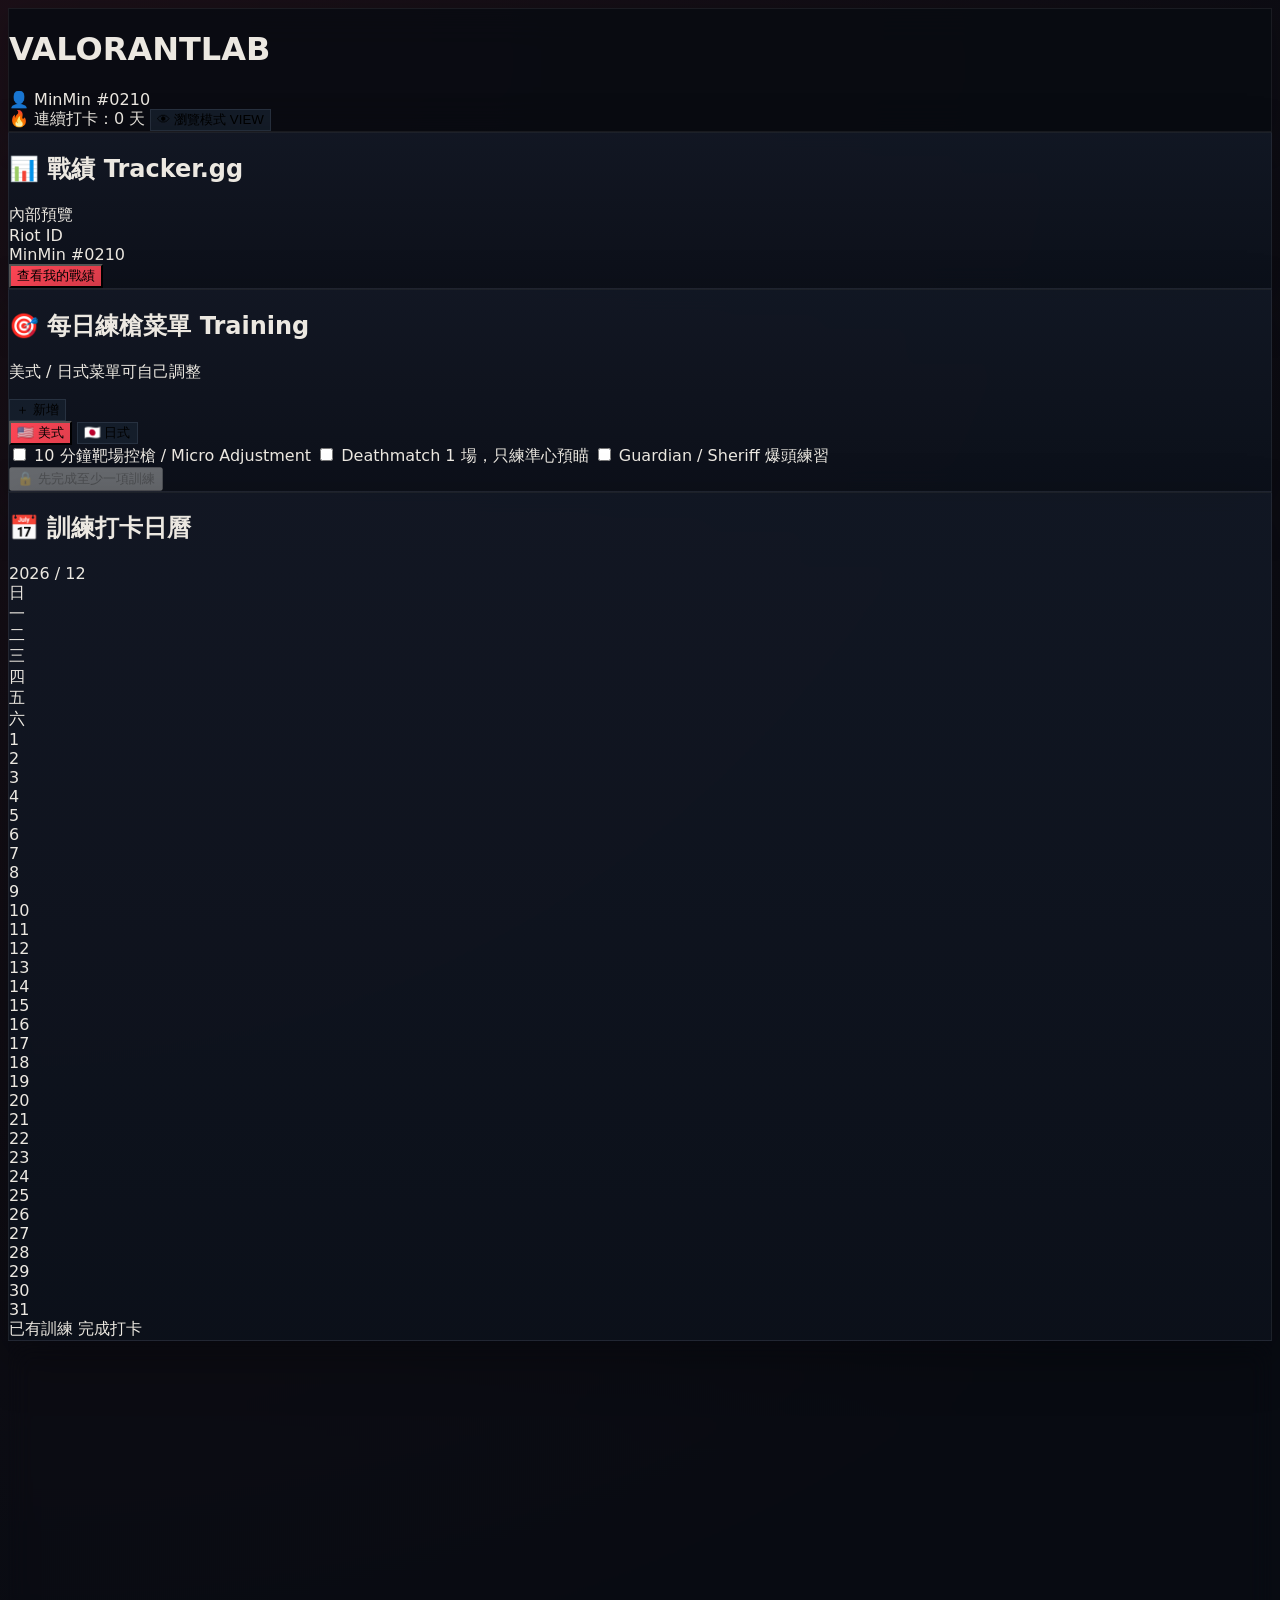
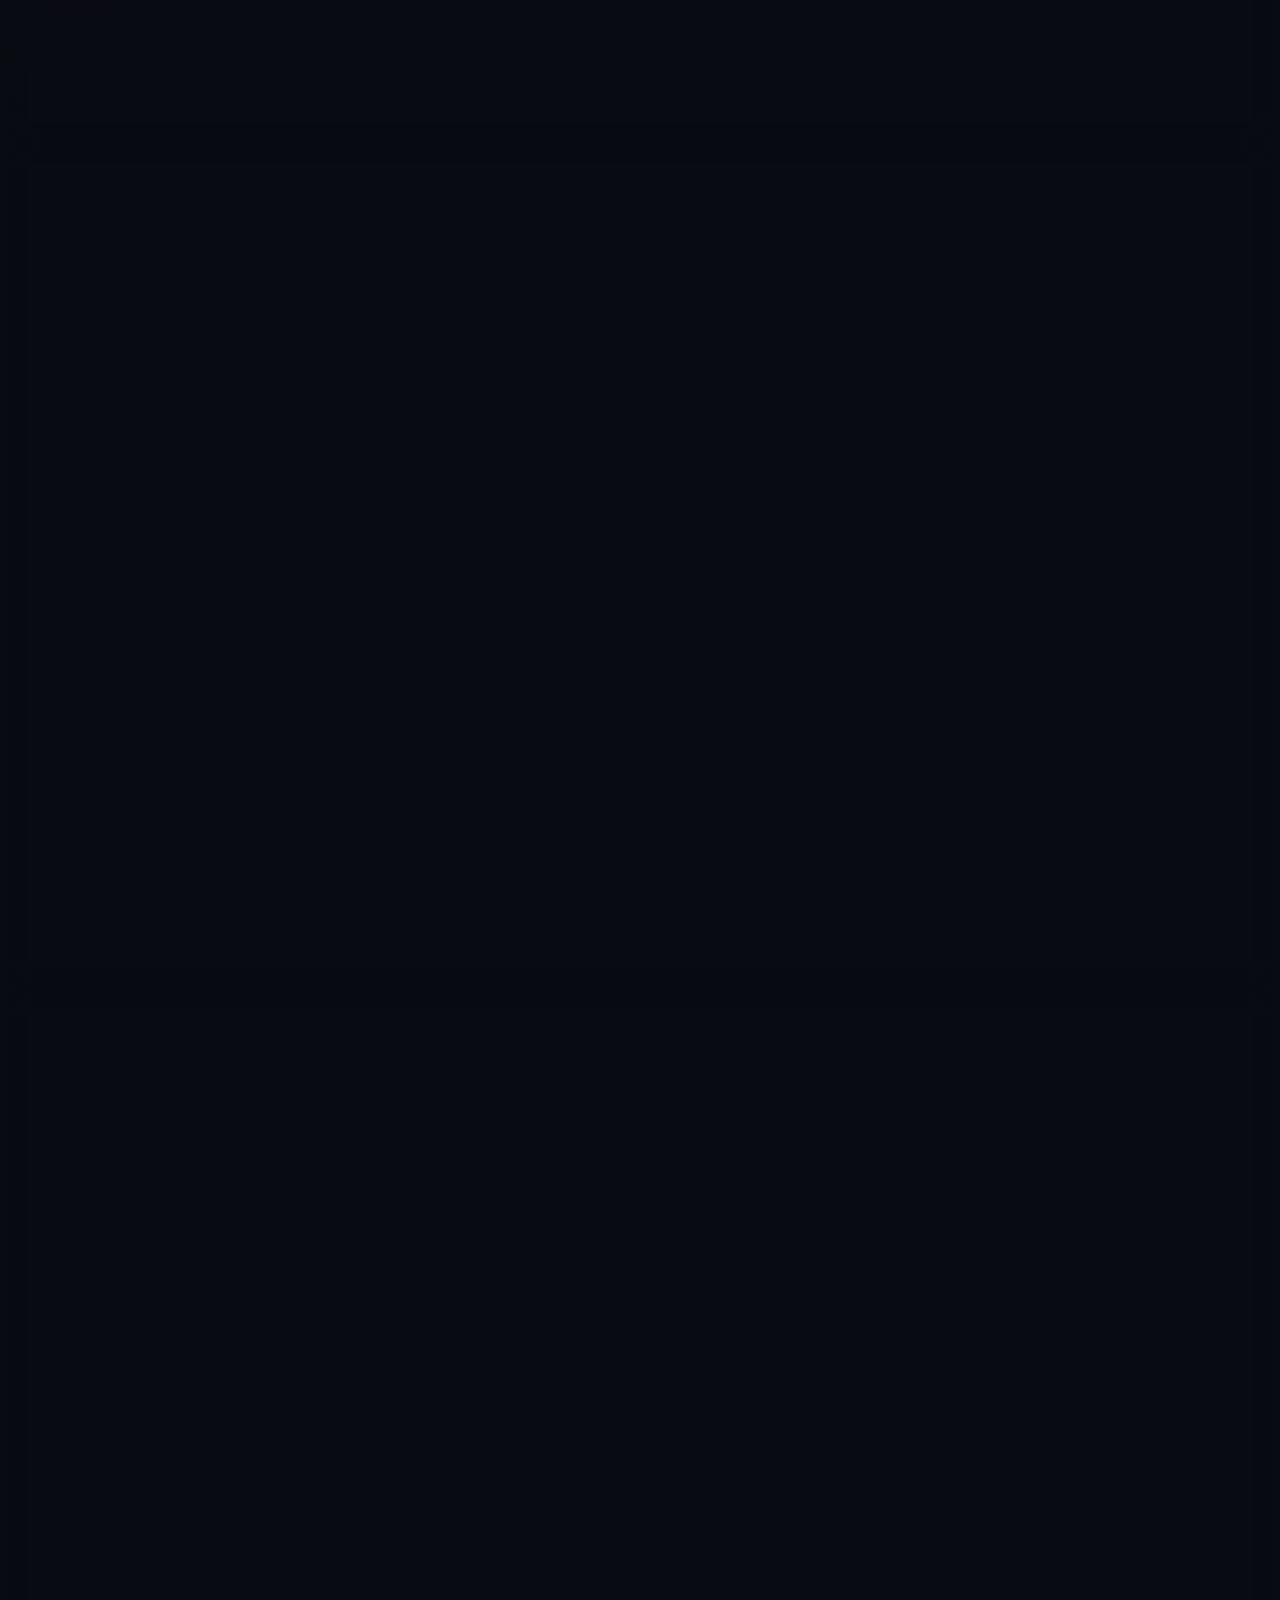
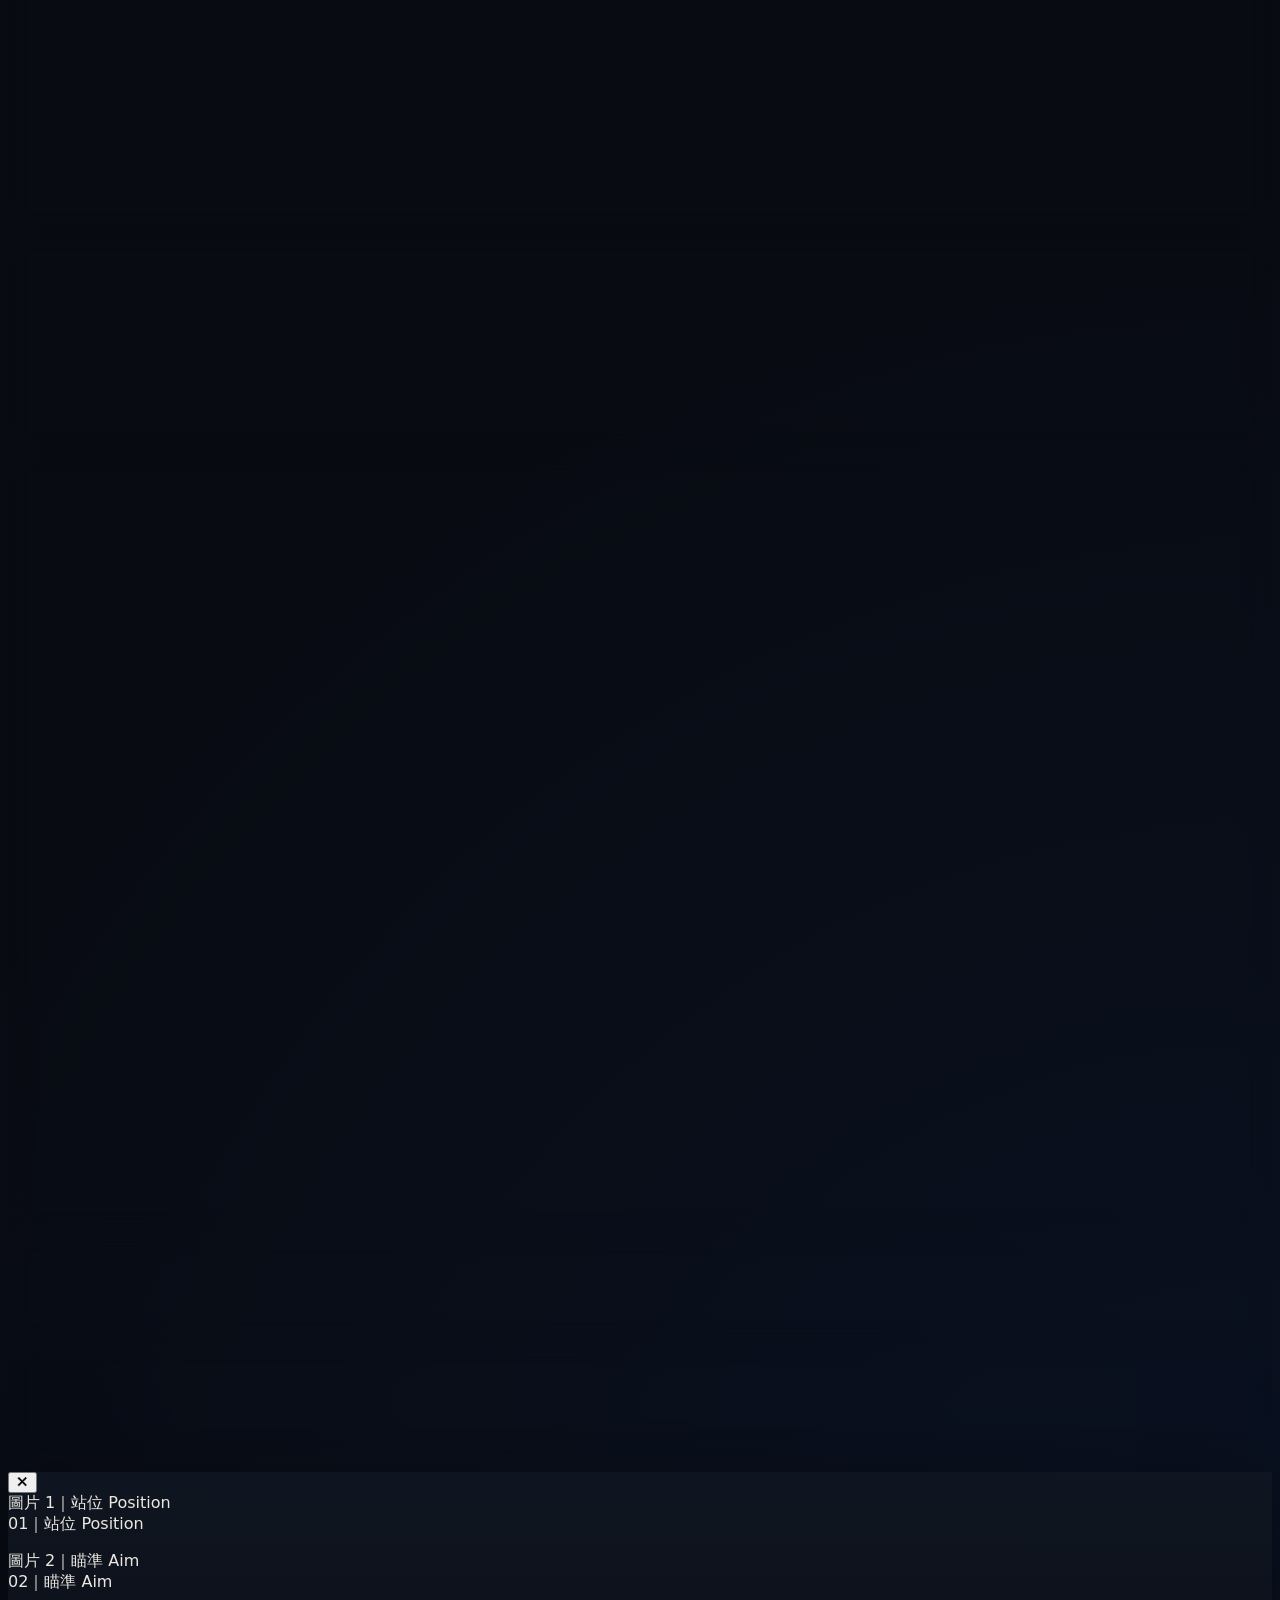
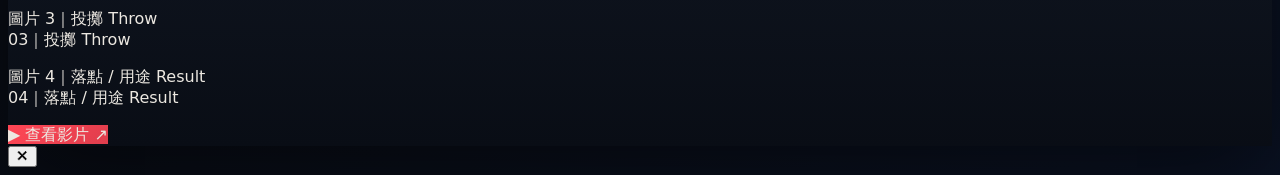
==== index.html @ 7323535a "V1" ====
<!DOCTYPE html>
<html lang="zh-TW">
<head>
  <meta charset="UTF-8" />
  <meta name="viewport" content="width=device-width, initial-scale=1.0" />
  <title>MinMin's Valorant Lab 戰情室</title>
  <script src="https://cdn.tailwindcss.com"></script>
  <style>
    body{
      background-color:#0b0f19;
      background-image:
        radial-gradient(at 0% 0%, rgba(255,70,85,.08) 0px, transparent 50%),
        radial-gradient(at 100% 100%, rgba(15,23,42,.8) 0px, transparent 50%);
      color:#ece8e1;
      font-family:system-ui,-apple-system,sans-serif;
    }
    .val-panel{background:rgba(22,27,34,.78);backdrop-filter:blur(12px);border:1px solid rgba(255,255,255,.08);box-shadow:0 8px 32px rgba(0,0,0,.37)}
    .val-red-btn{background:linear-gradient(135deg,#ff4655 0%,#e03e4d 100%);transition:.2s ease}
    .val-red-btn:hover{filter:brightness(1.12);box-shadow:0 0 15px rgba(255,70,85,.35)}
    .soft-btn{background:rgba(30,41,59,.8);border:1px solid rgba(100,116,139,.35)}
    .soft-btn:hover{background:rgba(51,65,85,.9)}
    ::-webkit-scrollbar{width:6px}
    ::-webkit-scrollbar-track{background:#0b0f19}
    ::-webkit-scrollbar-thumb{background:#2a3447;border-radius:3px}
    ::-webkit-scrollbar-thumb:hover{background:#ff4655}
    .agent-tab{width:66px;height:66px;border-radius:999px;overflow:hidden;border:2px solid rgba(100,116,139,.45);background:#0f172a;transition:.18s ease;position:relative}
    .agent-tab:hover{transform:translateY(-2px);border-color:rgba(255,70,85,.7)}
    .agent-tab.active{border-color:#ff4655;box-shadow:0 0 0 4px rgba(255,70,85,.12),0 0 20px rgba(255,70,85,.18)}
    .agent-tab img{width:100%;height:100%;object-fit:cover;  object-fit:cover;transform:translate(0%, -5%) scale(0.8);}
    .lineup-card-image{aspect-ratio:16/9;background:#020617}

    /* V18 visual polish */
    :root{
      --bg:#080b12;
      --panel:#111722;
      --panel2:#0d131d;
      --line:rgba(255,255,255,.07);
      --muted:#8b97aa;
      --text:#f4f6fb;
      --accent:#ff4655;
      --accent-soft:rgba(255,70,85,.12);
    }
    body{background-color:var(--bg);background-image:radial-gradient(circle at 0% 0%,rgba(255,70,85,.08),transparent 34%),radial-gradient(circle at 100% 100%,rgba(37,99,235,.08),transparent 30%)}
    .val-panel{background:linear-gradient(180deg,rgba(18,24,36,.94),rgba(12,17,26,.94));border:1px solid var(--line);box-shadow:0 18px 50px rgba(0,0,0,.28)}
    header.val-panel{background:rgba(8,11,18,.82);backdrop-filter:blur(18px);box-shadow:0 8px 30px rgba(0,0,0,.22)}
    .section-title{font-size:11px;letter-spacing:.12em;text-transform:uppercase;color:#6f7b8e;font-weight:800}
    .soft-btn{background:rgba(22,30,44,.9);border:1px solid rgba(148,163,184,.15)}
    .soft-btn:hover{background:rgba(31,41,55,.95);border-color:rgba(148,163,184,.28)}
    .filter-btn{transition:.18s ease;box-shadow:none}
    .filter-btn:hover{transform:translateY(-1px)}
    #map-filters .filter-btn{border-radius:999px;padding:.55rem .85rem}
    #side-filters{background:rgba(8,11,18,.56);border:1px solid rgba(148,163,184,.10);padding:4px;border-radius:14px}
    #side-filters button{border-radius:10px;box-shadow:none}
    .agent-tab{width:72px;height:72px;border:1px solid rgba(148,163,184,.18);box-shadow:inset 0 0 0 1px rgba(255,255,255,.02),0 8px 20px rgba(0,0,0,.18)}
    .agent-tab.active{border-color:rgba(255,70,85,.85);box-shadow:0 0 0 4px rgba(255,70,85,.10),0 12px 28px rgba(0,0,0,.28)}
    #lineup-list article{background:linear-gradient(180deg,rgba(18,24,36,.96),rgba(11,15,24,.96));border-color:rgba(255,255,255,.065);box-shadow:0 14px 32px rgba(0,0,0,.22);transition:.18s ease}
    #lineup-list article:hover{transform:translateY(-3px);box-shadow:0 18px 42px rgba(0,0,0,.28);border-color:rgba(255,70,85,.32)}
    .lineup-card-image{border-radius:16px;overflow:hidden;background:#070b12}
    .lineup-card-image img{transition:transform .28s ease,filter .28s ease}
    #lineup-list article:hover .lineup-card-image img{transform:scale(1.025);filter:brightness(1.04)}
    input,select,textarea{outline:none;transition:border-color .18s ease,box-shadow .18s ease,background .18s ease}
    input:focus,select:focus,textarea:focus{border-color:rgba(255,70,85,.7)!important;box-shadow:0 0 0 3px rgba(255,70,85,.10);background:#0b111b!important}
    .modal-card{background:linear-gradient(180deg,rgba(16,22,33,.98),rgba(9,13,21,.98));box-shadow:0 30px 90px rgba(0,0,0,.52)}
    .step-card{background:linear-gradient(180deg,rgba(15,21,32,.86),rgba(10,14,22,.86));border:1px solid rgba(148,163,184,.12);border-radius:18px}
    .step-index{width:28px;height:28px;display:inline-flex;align-items:center;justify-content:center;border-radius:9px;background:rgba(255,70,85,.12);color:#ff6b77;font-weight:900;border:1px solid rgba(255,70,85,.18)}
    .toolbar-box{background:rgba(8,11,18,.44);border:1px solid rgba(148,163,184,.10);border-radius:16px;padding:10px}
    @media(max-width:768px){header.val-panel{position:sticky}.agent-tab{width:64px;height:64px}}

  </style>
</head>
<body class="min-h-screen flex flex-col">

<header class="val-panel border-b border-slate-800 py-3.5 px-5 lg:px-8 flex flex-wrap gap-3 justify-between items-center sticky top-0 z-40">
  <div class="flex items-center gap-4">
    <div class="flex items-center gap-2">
      <span class="w-3 h-3 bg-[#ff4655] rotate-45 inline-block"></span>
      <h1 class="font-black text-xl tracking-wider text-white italic">VALORANT<span class="text-[#ff4655] font-light ml-1.5">LAB</span></h1>
    </div>
    <span class="text-xs bg-slate-800/80 text-slate-300 px-3 py-1 rounded-full border border-slate-700 font-mono">👤 MinMin #0210</span>
  </div>

  <div class="flex items-center gap-2 flex-wrap">
    <span id="streak-badge" class="bg-red-500/10 border border-red-500/30 text-[#ff4655] text-xs px-3.5 py-1.5 rounded-lg font-bold">🔥 連續打卡：0 天</span>
    <button id="mode-btn" onclick="toggleEditMode()" class="soft-btn text-slate-200 text-xs px-3.5 py-1.5 rounded-lg font-bold">👁 瀏覽模式 VIEW</button>
  </div>
</header>

<main class="flex-1 p-4 lg:p-8 grid grid-cols-1 xl:grid-cols-12 gap-7 max-w-[1740px] mx-auto w-full">

  <div class="xl:col-span-5 flex flex-col gap-6">

    <section class="val-panel rounded-2xl p-5 flex flex-col gap-4">
      <div class="flex justify-between items-center border-b border-slate-800 pb-3">
        <h2 class="text-sm font-bold tracking-wider text-slate-200">📊 戰績 Tracker.gg</h2>
        <span class="text-[11px] text-slate-500">內部預覽</span>
      </div>
      <div class="bg-slate-950/60 border border-slate-800 rounded-2xl p-5">
        <div class="text-xs text-slate-400 mb-1">Riot ID</div>
        <div class="text-lg font-black text-white mb-4">MinMin #0210</div>
        <button onclick="openTrackerModal()" class="val-red-btn inline-flex items-center gap-2 text-white text-xs px-4 py-2.5 rounded-xl font-bold">查看我的戰績</button>
      </div>
    </section>

    <section class="val-panel rounded-2xl p-5 flex flex-col gap-4">
      <div class="flex items-center justify-between border-b border-slate-800 pb-3">
        <div>
          <h2 class="text-sm font-bold tracking-wider text-slate-200">🎯 每日練槍菜單 Training</h2>
          <p class="text-[11px] text-slate-500 mt-1">美式 / 日式菜單可自己調整</p>
        </div>
        <button data-edit-only onclick="openTrainingModal()" class="hidden soft-btn text-xs px-3 py-1.5 rounded-lg">＋ 新增</button>
      </div>

      <div class="grid grid-cols-2 gap-2 text-xs">
        <button onclick="setTrainingTab('US')" id="training-tab-US" class="val-red-btn text-white px-3 py-2 rounded-xl font-bold">🇺🇸 美式</button>
        <button onclick="setTrainingTab('JP')" id="training-tab-JP" class="soft-btn text-slate-300 px-3 py-2 rounded-xl font-bold">🇯🇵 日式</button>
      </div>

      <div id="training-list" class="space-y-2.5 text-xs"></div>

      <button id="checkin-btn" onclick="submitCheckIn()" class="w-full py-2.5 bg-slate-800 text-slate-500 font-bold rounded-xl cursor-not-allowed text-xs border border-slate-700" disabled>🔒 先完成至少一項訓練</button>
    </section>

    <section class="val-panel rounded-2xl p-5 flex flex-col gap-3">
      <div class="flex justify-between items-center border-b border-slate-800 pb-3">
        <h2 class="text-sm font-bold tracking-wider text-slate-200">📅 訓練打卡日曆</h2>
        <span id="current-month" class="text-xs text-[#ff4655] font-mono font-bold"></span>
      </div>
      <div class="grid grid-cols-7 gap-1 text-center text-[11px] text-slate-500 font-bold mb-1">
        <div>日</div><div>一</div><div>二</div><div>三</div><div>四</div><div>五</div><div>六</div>
      </div>
      <div id="calendar-grid" class="grid grid-cols-7 gap-1.5 text-xs"></div>
      <div class="flex items-center gap-4 pt-1 text-[10px] text-slate-500">
        <span class="flex items-center gap-1.5"><i class="w-2 h-2 rounded-full bg-amber-300 inline-block"></i>已有訓練</span>
        <span class="flex items-center gap-1.5"><i class="w-2 h-2 rounded-full bg-[#ff4655] inline-block"></i>完成打卡</span>
      </div>
    </section>
  </div>

  <div class="xl:col-span-7 flex flex-col gap-5">
    <section class="val-panel rounded-3xl p-5 lg:p-6 flex flex-col gap-4">
      <div class="toolbar-box flex flex-wrap justify-between items-start gap-3">
        <div class="min-w-0 flex-1">
          <div class="section-title mb-2">地圖 MAP</div>
          <div class="flex flex-wrap items-center gap-2 pb-1" id="map-filters"></div>
        </div>
        <div class="flex gap-2 shrink-0">
          <button data-edit-only onclick="openMapModal()" class="hidden soft-btn text-xs px-3.5 py-2 rounded-xl font-bold">＋ 新增地圖</button>
          <button data-edit-only onclick="openLineupModal()" class="hidden val-red-btn text-white text-xs px-4 py-2 rounded-xl font-bold shadow">＋ 新增 LINEUP</button>
        </div>
      </div>
      <div class="border-t border-slate-800 pt-3">
        <div class="section-title mb-2">特務 AGENT</div>
        <div id="agent-filters" class="flex items-center gap-3">
          <button type="button" class="agent-tab active" data-agent="Viper" onclick="filterAgent('Viper')" title="Viper">
            <img src="https://static.wikia.nocookie.net/valorant/images/5/5f/Viper_icon.png/revision/latest/smart/width/250/height/250?cb=20230523180950" alt="Viper" />
          </button>
          <div>
            <div class="text-sm font-black text-white">Viper</div>
            <div class="text-[11px] text-slate-500 mt-0.5">目前這張地圖使用角色</div>
          </div>
        </div>
      </div>
      <div class="border-t border-slate-800 pt-3">
        <div class="section-title mb-2">攻守 SIDE</div>
        <div id="side-filters" class="grid grid-cols-2 gap-2 max-w-md">
          <button onclick="filterSide('進攻 Attack')" id="side-attack" class="val-red-btn text-white text-xs px-4 py-2.5 rounded-xl font-bold">⚔ 進攻 Attack</button>
          <button onclick="filterSide('防守 Defense')" id="side-defense" class="soft-btn text-slate-300 text-xs px-4 py-2.5 rounded-xl font-bold">🛡 防守 Defense</button>
        </div>
      </div>
      <div class="border-t border-slate-800 pt-3 grid grid-cols-1 lg:grid-cols-[1fr_auto_auto] gap-2 items-end">
        <div>
          <div class="text-[11px] text-slate-500 mb-2 font-bold tracking-wider">搜尋 SEARCH</div>
          <input id="lineup-search" oninput="setLineupSearch(this.value)" placeholder="搜尋 A Main、煙球、技能..." class="w-full bg-slate-900 border border-slate-700 rounded-xl px-3 py-2.5 text-xs text-white outline-none focus:border-[#ff4655]" />
        </div>
        <select id="mastery-filter" onchange="setMasteryFilter(this.value)" class="bg-slate-900 border border-slate-700 rounded-xl px-3 py-2.5 text-xs text-white">
          <option value="all">全部熟練度</option><option value="練習中">練習中</option><option value="熟悉">熟悉</option><option value="熟練">熟練</option>
        </select>
        <button id="favorite-filter-btn" onclick="toggleFavoriteFilter()" class="soft-btn text-slate-300 text-xs px-3.5 py-2.5 rounded-xl font-bold">☆ 只看收藏</button>
      </div>
      <div class="border-t border-slate-800 pt-3 flex flex-wrap gap-2">
        <button onclick="exportBackup()" class="soft-btn text-slate-300 text-xs px-3.5 py-2 rounded-xl font-bold">↓ 匯出備份</button>
        <button onclick="document.getElementById('backup-import').click()" class="soft-btn text-slate-300 text-xs px-3.5 py-2 rounded-xl font-bold">↑ 匯入備份</button>
        <input id="backup-import" type="file" accept="application/json,.json" class="hidden" onchange="importBackup(event)" />
      </div>
    </section>

    <div id="lineup-list" class="grid grid-cols-1 md:grid-cols-2 gap-4 items-start"></div>
  </div>
</main>


<!-- TRACKER MODAL -->
<div id="tracker-modal" class="fixed inset-0 bg-black/80 backdrop-blur-md hidden justify-center items-center p-3 lg:p-6 z-[70]">
  <div class="val-panel border border-slate-700 rounded-3xl w-full max-w-[1500px] h-[90vh] shadow-2xl overflow-hidden flex flex-col">
    <div class="flex items-center justify-between px-4 lg:px-5 py-3 border-b border-slate-800 bg-slate-950/70">
      <div>
        <div class="text-sm font-bold text-white">📊 我的 Tracker.gg 戰績</div>
        <div class="text-[11px] text-slate-500 mt-0.5">MinMin #0210</div>
      </div>
      <div class="flex items-center gap-2">
        <button onclick="resetTrackerFrame()" title="回到我的戰績" class="soft-btn w-9 h-9 rounded-xl text-slate-200 text-lg leading-none hover:text-white">↻</button>
        <button onclick="closeTrackerModal()" title="關閉" class="soft-btn w-9 h-9 rounded-xl text-slate-200 text-lg leading-none hover:text-white">✕</button>
      </div>
    </div>
    <div class="flex-1 bg-[#07090f]">
      <iframe id="tracker-frame" src="https://tracker.gg/valorant/profile/riot/MinMin%230210/overview" class="w-full h-full border-0" title="MinMin Tracker.gg"></iframe>
    </div>
  </div>
</div>

<!-- LINEUP MODAL -->
<div id="lineup-modal" class="fixed inset-0 bg-black/80 backdrop-blur-md hidden justify-center items-start p-4 z-50 overflow-y-auto">
  <div class="val-panel border border-slate-700 rounded-3xl p-6 lg:p-8 w-full max-w-4xl shadow-2xl my-6">
    <div class="flex justify-between items-center border-b border-slate-800 pb-3 mb-5">
      <div>
        <h3 id="lineup-modal-title" class="text-base font-bold text-white">📌 新增 LINEUP 筆記</h3>
        <p class="text-[11px] text-slate-500 mt-1">基本資料 + 4 步驟；每一步都可以各自放圖片與備註。</p>
      </div>
      <button onclick="closeLineupModal()" class="text-slate-500 hover:text-white">✕</button>
    </div>

    <form id="lineup-form" onsubmit="saveLineup(event)" class="space-y-5 text-xs">
      <input type="hidden" id="form-id" />

      <!-- 基本資料 -->
      <section class="bg-slate-950/45 border border-slate-800 rounded-2xl p-4">
        <div class="text-[11px] font-black tracking-wider text-[#ff4655] mb-3">基本資料 BASIC INFO</div>
        <div class="grid grid-cols-1 md:grid-cols-4 gap-3">
          <div>
            <label class="block text-slate-400 mb-1">地圖</label>
            <select id="form-map" class="w-full bg-slate-900 border border-slate-700 rounded-xl p-2.5 text-white" required></select>
          </div>
          <div>
            <label class="block text-slate-400 mb-1">角色 Agent</label>
            <select id="form-agent" class="w-full bg-slate-900 border border-slate-700 rounded-xl p-2.5 text-white" required></select>
          </div>
          <div>
            <label class="block text-slate-400 mb-1">攻守 Side</label>
            <select id="form-side" class="w-full bg-slate-900 border border-slate-700 rounded-xl p-2.5 text-white">
              <option value="進攻 Attack">進攻 Attack</option>
              <option value="防守 Defense">防守 Defense</option>
            </select>
          </div>
          <div>
            <label class="block text-slate-400 mb-1">熟練度</label>
            <select id="form-mastery" class="w-full bg-slate-900 border border-slate-700 rounded-xl p-2.5 text-white">
              <option value="練習中">練習中</option>
              <option value="熟悉">熟悉</option>
              <option value="熟練">熟練</option>
            </select>
          </div>
        </div>

        <div class="grid grid-cols-1 md:grid-cols-2 gap-3 mt-3">
          <div>
            <label class="block text-slate-400 mb-1">技能 Skill</label>
            <select id="form-skill" class="w-full bg-slate-900 border border-slate-700 rounded-xl p-2.5 text-white"></select>
          </div>
          <div>
            <label class="block text-slate-400 mb-1">LINEUP 名稱</label>
            <input id="form-title" type="text" placeholder="例如：A Main 煙球" class="w-full bg-slate-900 border border-slate-700 rounded-xl p-2.5 text-white" required />
          </div>
        </div>
      </section>

      <!-- 4 steps -->
      <div class="grid grid-cols-1 md:grid-cols-2 gap-4">
        <section class="bg-slate-950/45 border border-slate-800 rounded-2xl p-4">
          <div class="flex items-center justify-between mb-3">
            <div>
              <div class="text-[#ff4655] font-black">01｜站位 Position</div>
              <div class="text-[10px] text-slate-500 mt-0.5">人站在哪裡</div>
            </div>
            <span class="text-[10px] text-slate-600">圖片可選</span>
          </div>
          <input id="step-position-image" type="file" accept="image/*" class="block w-full text-slate-400 file:mr-3 file:py-2 file:px-3 file:rounded-lg file:border-0 file:bg-slate-800 file:text-slate-200" />
          <input type="hidden" id="step-position-image-data" />
          <img id="step-position-preview" class="hidden mt-3 w-full aspect-video object-cover rounded-xl border border-slate-700" />
          <label class="block text-slate-400 mt-3 mb-1">備註</label>
          <textarea id="step-position-note" rows="3" placeholder="例如：站在 A Main 右側箱子角落，身體貼齊。" class="w-full bg-slate-900 border border-slate-700 rounded-xl p-2.5 text-white"></textarea>
        </section>

        <section class="bg-slate-950/45 border border-slate-800 rounded-2xl p-4">
          <div class="flex items-center justify-between mb-3">
            <div>
              <div class="text-[#ff4655] font-black">02｜瞄準 Aim</div>
              <div class="text-[10px] text-slate-500 mt-0.5">準心對哪裡</div>
            </div>
            <span class="text-[10px] text-slate-600">圖片可選</span>
          </div>
          <input id="step-aim-image" type="file" accept="image/*" class="block w-full text-slate-400 file:mr-3 file:py-2 file:px-3 file:rounded-lg file:border-0 file:bg-slate-800 file:text-slate-200" />
          <input type="hidden" id="step-aim-image-data" />
          <img id="step-aim-preview" class="hidden mt-3 w-full aspect-video object-cover rounded-xl border border-slate-700" />
          <label class="block text-slate-400 mt-3 mb-1">備註</label>
          <textarea id="step-aim-note" rows="3" placeholder="例如：準心對準屋簷尖角與天空交界。" class="w-full bg-slate-900 border border-slate-700 rounded-xl p-2.5 text-white"></textarea>
        </section>

        <section class="bg-slate-950/45 border border-slate-800 rounded-2xl p-4">
          <div class="flex items-center justify-between mb-3">
            <div>
              <div class="text-[#ff4655] font-black">03｜投擲 Throw</div>
              <div class="text-[10px] text-slate-500 mt-0.5">怎麼丟</div>
            </div>
            <span class="text-[10px] text-slate-600">圖片可選</span>
          </div>
          <input id="step-throw-image" type="file" accept="image/*" class="block w-full text-slate-400 file:mr-3 file:py-2 file:px-3 file:rounded-lg file:border-0 file:bg-slate-800 file:text-slate-200" />
          <input type="hidden" id="step-throw-image-data" />
          <img id="step-throw-preview" class="hidden mt-3 w-full aspect-video object-cover rounded-xl border border-slate-700" />
          <label class="block text-slate-400 mt-3 mb-1">投擲方式</label>
          <select id="step-throw-method" class="w-full bg-slate-900 border border-slate-700 rounded-xl p-2.5 text-white">
            <option value="正常投擲 Normal Throw">正常投擲 Normal Throw</option>
            <option value="跳到最高點再丟 Jump Apex Throw">跳到最高點再丟 Jump Apex Throw</option>
            <option value="起跳瞬間投擲 Jump Throw">起跳瞬間投擲 Jump Throw</option>
            <option value="助跑跳投 Run Jump Throw">助跑跳投 Run Jump Throw</option>
            <option value="右鍵輕拋 Right Click">右鍵輕拋 Right Click</option>
            <option value="自訂 Custom">自訂 Custom</option>
          </select>
          <label class="block text-slate-400 mt-3 mb-1">補充備註</label>
          <textarea id="step-throw-note" rows="2" placeholder="例如：跳到最高點時按左鍵。" class="w-full bg-slate-900 border border-slate-700 rounded-xl p-2.5 text-white"></textarea>
        </section>

        <section class="bg-slate-950/45 border border-slate-800 rounded-2xl p-4">
          <div class="flex items-center justify-between mb-3">
            <div>
              <div class="text-[#ff4655] font-black">04｜落點 / 用途 Result</div>
              <div class="text-[10px] text-slate-500 mt-0.5">最後落在哪、拿來做什麼</div>
            </div>
            <span class="text-[10px] text-slate-600">圖片可選</span>
          </div>
          <input id="step-result-image" type="file" accept="image/*" class="block w-full text-slate-400 file:mr-3 file:py-2 file:px-3 file:rounded-lg file:border-0 file:bg-slate-800 file:text-slate-200" />
          <input type="hidden" id="step-result-image-data" />
          <img id="step-result-preview" class="hidden mt-3 w-full aspect-video object-cover rounded-xl border border-slate-700" />
          <label class="block text-slate-400 mt-3 mb-1">備註</label>
          <textarea id="step-result-note" rows="3" placeholder="例如：煙球落在 A Site 入口，封住防守方主要視線。" class="w-full bg-slate-900 border border-slate-700 rounded-xl p-2.5 text-white"></textarea>
        </section>
      </div>

      <div>
        <label class="block text-slate-400 mb-1">影片連結 YouTube / TikTok / 其他（選填）</label>
        <input id="form-video" type="url" placeholder="https://..." class="w-full bg-slate-900 border border-slate-700 rounded-xl p-2.5 text-white" />
      </div>

      <div class="flex justify-end gap-3 pt-4 border-t border-slate-800">
        <button type="button" onclick="closeLineupModal()" class="px-4 py-2 soft-btn rounded-xl text-slate-300 font-bold">取消</button>
        <button type="submit" class="px-5 py-2 val-red-btn text-white font-bold rounded-xl shadow">儲存 LINEUP</button>
      </div>
    </form>
  </div>
</div>

<!-- MAP MODAL -->
<div id="map-modal" class="fixed inset-0 bg-black/80 backdrop-blur-md hidden justify-center items-center p-4 z-50">
  <div class="val-panel border border-slate-700 rounded-3xl p-6 w-full max-w-md">
    <h3 class="text-base font-bold text-white mb-4">🗺 新增地圖</h3>
    <form onsubmit="saveMap(event)" class="space-y-3 text-xs">
      <div>
        <label class="block text-slate-400 mb-1">地圖名稱</label>
        <input id="map-name" required placeholder="例如：Ascent / 亞聖" class="w-full bg-slate-900 border border-slate-700 rounded-xl p-2.5 text-white" />
      </div>
      <div class="flex justify-end gap-2 pt-2">
        <button type="button" onclick="closeMapModal()" class="soft-btn px-4 py-2 rounded-xl">取消</button>
        <button type="submit" class="val-red-btn px-4 py-2 rounded-xl text-white font-bold">新增</button>
      </div>
    </form>
  </div>
</div>

<!-- TRAINING MODAL -->
<div id="training-modal" class="fixed inset-0 bg-black/80 backdrop-blur-md hidden justify-center items-center p-4 z-50">
  <div class="val-panel border border-slate-700 rounded-3xl p-6 w-full max-w-md">
    <h3 class="text-base font-bold text-white mb-4">🎯 新增練槍項目</h3>
    <form onsubmit="saveTrainingItem(event)" class="space-y-3 text-xs">
      <select id="training-type" class="w-full bg-slate-900 border border-slate-700 rounded-xl p-2.5 text-white">
        <option value="US">🇺🇸 美式</option>
        <option value="JP">🇯🇵 日式</option>
      </select>
      <input id="training-title" required placeholder="例如：Guardian 100 Bots" class="w-full bg-slate-900 border border-slate-700 rounded-xl p-2.5 text-white" />
      <div class="flex justify-end gap-2 pt-2">
        <button type="button" onclick="closeTrainingModal()" class="soft-btn px-4 py-2 rounded-xl">取消</button>
        <button type="submit" class="val-red-btn px-4 py-2 rounded-xl text-white font-bold">新增</button>
      </div>
    </form>
  </div>
</div>

<script>
  const STORAGE = {
    maps: 'val_maps_v2',
    lineups: 'val_lineups_v2',
    training: 'val_training_v2',
    checkins: 'val_checkins_v2'
  };

  const defaultMaps = [
    { name: '頂峰亭閣', en: 'Summit', agent: '未設定' },
    { name: '晶蝕之地', en: 'Corrode', agent: '未設定' },
    { name: '深窟幽境', en: 'Abyss', agent: '未設定' },
    { name: '日落之城', en: 'Sunset', agent: '未設定' },
    { name: '蓮華古城', en: 'Lotus', agent: '未設定' },
    { name: '深海遺珠', en: 'Pearl', agent: '未設定' },
    { name: '天漠之峽', en: 'Fracture', agent: '未設定' },
    { name: '熱帶樂園', en: 'Breeze', agent: 'Viper' },
    { name: '極地寒港', en: 'Icebox', agent: '未設定' },
    { name: '義境空島', en: 'Ascent', agent: '未設定' },
    { name: '雙塔迷城', en: 'Split', agent: '未設定' },
    { name: '遺落境地', en: 'Haven', agent: '未設定' },
    { name: '劫境之地', en: 'Bind', agent: '未設定' }
  ];

  const defaultAgents = [
    { name: '愷宙', en: 'Killjoy' },
    { name: '歐門', en: 'Omen' },
    { name: '米克什', en: 'Miks' },
    { name: '絲凱', en: 'Skye' },
    { name: '聖祈', en: 'Sage' },
    { name: '菲德', en: 'Fade' },
    { name: '薇絲', en: 'Vyse' },
    { name: '薇蝮', en: 'Viper' }
  ];

  // PC 預設技能鍵位：C / Q / E / X。
  // 選擇角色後，技能下拉選單會自動切換。
  const AGENT_SKILLS = {
    Killjoy: [
      { key: 'C', zh: '奈米機器蟲', en: 'Nanoswarm' },
      { key: 'Q', zh: '電偵追擊號', en: 'Alarmbot' },
      { key: 'E', zh: '重火力砲塔', en: 'Turret' },
      { key: 'X', zh: '全面封鎖', en: 'Lockdown' }
    ],
    Omen: [
      { key: 'C', zh: '瞬步鬼影', en: 'Shrouded Step' },
      { key: 'Q', zh: '夢魘侵襲', en: 'Paranoia' },
      { key: 'E', zh: '黑影籠罩', en: 'Dark Cover' },
      { key: 'X', zh: '闇夜襲擊', en: 'From the Shadows' }
    ],
    Miks: [
      { key: 'C', zh: '調和', en: 'Harmonize' },
      { key: 'Q', zh: 'M脈衝', en: 'M-pulse' },
      { key: 'E', zh: '波形屏障', en: 'Waveform' },
      { key: 'X', zh: '低音震盪', en: 'Bassquake' }
    ],
    Skye: [
      { key: 'C', zh: '萌芽重生', en: 'Regrowth' },
      { key: 'Q', zh: '開路狼鋒', en: 'Trailblazer' },
      { key: 'E', zh: '引導之鷹', en: 'Guiding Light' },
      { key: 'X', zh: '追獵精靈', en: 'Seekers' }
    ],
    Sage: [
      { key: 'C', zh: '屏障靈球', en: 'Barrier Orb' },
      { key: 'Q', zh: '緩速靈球', en: 'Slow Orb' },
      { key: 'E', zh: '治癒靈球', en: 'Healing Orb' },
      { key: 'X', zh: '起死回生', en: 'Resurrection' }
    ],
    Fade: [
      { key: 'C', zh: '潛行夢靨', en: 'Prowler' },
      { key: 'Q', zh: '咒縛夢魘', en: 'Seize' },
      { key: 'E', zh: '惡夢幽魂', en: 'Haunt' },
      { key: 'X', zh: '夜幕降臨', en: 'Nightfall' }
    ],
    Vyse: [
      { key: 'C', zh: '荊棘鐵網', en: 'Razorvine' },
      { key: 'Q', zh: '斷路鐵牆', en: 'Shear' },
      { key: 'E', zh: '弧光薔薇', en: 'Arc Rose' },
      { key: 'X', zh: '叢棘盛開', en: 'Steel Garden' }
    ],
    Viper: [
      { key: 'C', zh: '蛇咬毒液', en: 'Snake Bite' },
      { key: 'Q', zh: '腐蝕毒霧', en: 'Poison Cloud' },
      { key: 'E', zh: '毒雲瘴壁', en: 'Toxic Screen' },
      { key: 'X', zh: '蝮蛇領域', en: "Viper's Pit" }
    ]
  };

  const defaultTraining = {
    US: [
      { id: 1, title: '10 分鐘靶場控槍 / Micro Adjustment' },
      { id: 2, title: 'Deathmatch 1 場，只練準心預瞄' },
      { id: 3, title: 'Guardian / Sheriff 爆頭練習' }
    ],
    JP: [
      { id: 4, title: '靶場 100 Bots 穩定點射' },
      { id: 5, title: '移動停槍 / Counter Strafe 練習' },
      { id: 6, title: 'Deathmatch 1 場，專注第一發' }
    ]
  };

  const defaultLineups = [
    {
      id: 900001,
      map: '熱帶樂園',
      agent: 'Viper',
      side: '進攻 Attack',
      title: 'A Main 煙球',
      purpose: '進攻 A 點時，用煙球封住防守方主要視線。',
      stand: '站在 A Main 外側右邊牆角，角色身體貼齊牆面與地板交界。',
      aim: '準心對準遠方屋簷尖角與天空交界的位置。',
      method: '跳到最高點再丟 Jump Apex Throw',
      result: '煙球落在 A Site 入口內側，遮住防守方主要視線。',
      mastery: '練習中',
      video: '',
      image: 'https://images.unsplash.com/photo-1574187349080-624907990981?auto=format&fit=crop&w=900&q=80',
      demo: true
    },
    {
      id: 900002,
      map: '熱帶樂園',
      agent: 'Viper',
      side: '進攻 Attack',
      title: 'B Main 煙球',
      purpose: '進攻 B 點時，先用煙球切斷後排視野。',
      stand: '站在 B Main 入口左側牆角，貼緊牆面。',
      aim: '準心對準遠方建築線條與天空交界的小缺口。',
      method: '正常左鍵投擲 Normal Throw',
      result: '煙球落在 B Site 主要視線位置，方便隊伍進場。',
      mastery: '練習中',
      video: '',
      image: 'https://images.unsplash.com/photo-1519608487953-e999c86e7455?auto=format&fit=crop&w=900&q=80',
      demo: true
    }
  ];

  let maps = JSON.parse(localStorage.getItem(STORAGE.maps)) || defaultMaps;
  let lineups = JSON.parse(localStorage.getItem(STORAGE.lineups)) || defaultLineups;
  let training = JSON.parse(localStorage.getItem(STORAGE.training)) || defaultTraining;
  let checkins = JSON.parse(localStorage.getItem(STORAGE.checkins)) || [];

  // 清掉舊版遺留的 Ascent / Bind / Haven 英文-only 重複項目。
  const officialEnglish = new Set(defaultMaps.map(m => m.en));
  maps = maps.filter(m => !(officialEnglish.has(m.name) && !m.en));

  // 補入示範 LINEUP，讓第一次開啟就能直接看到版型。
  defaultLineups.forEach(demo => {
    if (!lineups.some(l => l.id === demo.id || (l.map === demo.map && l.title === demo.title))) {
      lineups.push({...demo});
    }
  });

  // 把官方地圖補進既有 localStorage，不會蓋掉你原本已經輸入的資料。
  defaultMaps.forEach(def => {
    const found = maps.find(m => m.name === def.name || m.en === def.en || m.name === def.en);
    if (!found) maps.push({...def});
    else {
      if (!found.en) found.en = def.en;
      if (!found.agent || found.agent === '未設定') found.agent = def.agent || '未設定';
    }
  });

  localStorage.setItem(STORAGE.maps, JSON.stringify(maps));
  localStorage.setItem(STORAGE.lineups, JSON.stringify(lineups));

  let currentFilter = '熱帶樂園';
  let currentAgentFilter = 'Viper';
  let currentSideFilter = '進攻 Attack';
  let currentTrainingTab = 'US';
  let editMode = false;
  let lineupSearch = '';
  let masteryFilter = 'all';
  let favoritesOnly = false;
  let todayDone = JSON.parse(localStorage.getItem('val_today_tasks_' + todayKey())) || {};

  function todayKey() {
    const d = new Date();
    return `${d.getFullYear()}-${String(d.getMonth()+1).padStart(2,'0')}-${String(d.getDate()).padStart(2,'0')}`;
  }

  function saveAll() {
    localStorage.setItem(STORAGE.maps, JSON.stringify(maps));
    localStorage.setItem(STORAGE.lineups, JSON.stringify(lineups));
    localStorage.setItem(STORAGE.training, JSON.stringify(training));
    localStorage.setItem(STORAGE.checkins, JSON.stringify(checkins));
  }

  function toggleEditMode() {
    editMode = !editMode;
    document.querySelectorAll('[data-edit-only]').forEach(el => el.classList.toggle('hidden', !editMode));
    const btn = document.getElementById('mode-btn');
    btn.innerText = editMode ? '✏️ 編輯模式 EDIT' : '👁 瀏覽模式 VIEW';
    btn.className = editMode
      ? 'val-red-btn text-white text-xs px-3.5 py-1.5 rounded-lg font-bold'
      : 'soft-btn text-slate-200 text-xs px-3.5 py-1.5 rounded-lg font-bold';
    renderLineups();
    renderTraining();
  }

  function mapDisplayName(m) {
    return m.en ? `${m.name} · ${m.en}` : m.name;
  }

  function renderMapFilters() {
    const wrap = document.getElementById('map-filters');
    wrap.innerHTML = '';

    maps.forEach(m => {
      const btn = document.createElement('button');
      btn.textContent = mapDisplayName(m);
      btn.className = (currentFilter === m.name || currentFilter === m.en) ? activeFilterClass() : normalFilterClass();
      btn.onclick = () => filterLineups(m.name);
      wrap.appendChild(btn);
    });

    const select = document.getElementById('form-map');
    select.innerHTML = maps.map(m => `<option value="${escapeHtml(m.name)}">${escapeHtml(mapDisplayName(m))}</option>`).join('');
    renderAgentSelect();
    renderSideFilters();
  }

  function renderAgentSelect() {
    const select = document.getElementById('form-agent');
    if (!select) return;
    const current = select.value || currentAgentFilter || 'Viper';
    select.innerHTML = defaultAgents.map(a =>
      `<option value="${escapeHtml(a.en)}">${escapeHtml(a.name)} · ${escapeHtml(a.en)}</option>`
    ).join('');
    const hasCurrent = defaultAgents.some(a => a.en === current);
    select.value = hasCurrent ? current : 'Viper';
    select.onchange = () => renderSkillSelect(select.value);
    renderSkillSelect(select.value);
  }

  function skillLabel(skill) {
    return `[${skill.key}] ${skill.zh} · ${skill.en}`;
  }

  function renderSkillSelect(agent, preferredValue = '') {
    const select = document.getElementById('form-skill');
    if (!select) return;
    const skills = AGENT_SKILLS[agent] || [];
    select.innerHTML = skills.map(skill => {
      const label = skillLabel(skill);
      return `<option value="${escapeHtml(label)}">${escapeHtml(label)}</option>`;
    }).join('');

    if (!skills.length) return;

    // 舊版資料可能是「煙球 Poison Cloud」這種格式，會嘗試用英文技能名自動對回新格式。
    let target = preferredValue || select.value;
    const direct = skills.find(skill => skillLabel(skill) === target);
    if (direct) {
      select.value = skillLabel(direct);
      return;
    }
    const fuzzy = skills.find(skill => {
      const text = String(target || '').toLowerCase();
      return text.includes(skill.en.toLowerCase()) || text.includes(skill.zh.toLowerCase());
    });
    select.value = fuzzy ? skillLabel(fuzzy) : skillLabel(skills[0]);
  }

  function renderSideFilters() {
    const attack = document.getElementById('side-attack');
    const defense = document.getElementById('side-defense');
    if (!attack || !defense) return;
    attack.className = currentSideFilter === '進攻 Attack'
      ? 'val-red-btn text-white text-xs px-4 py-2.5 rounded-xl font-bold'
      : 'soft-btn text-slate-300 text-xs px-4 py-2.5 rounded-xl font-bold';
    defense.className = currentSideFilter === '防守 Defense'
      ? 'val-red-btn text-white text-xs px-4 py-2.5 rounded-xl font-bold'
      : 'soft-btn text-slate-300 text-xs px-4 py-2.5 rounded-xl font-bold';
  }

  function activeFilterClass(){return 'filter-btn val-red-btn text-white text-xs px-3.5 py-1.5 rounded-lg font-bold'}
  function normalFilterClass(){return 'filter-btn soft-btn text-slate-300 text-xs px-3.5 py-1.5 rounded-lg'}

  function filterLineups(mapName) {
    currentFilter = mapName;
    renderMapFilters();
    renderLineups();
  }

  function filterSide(side) {
    currentSideFilter = side;
    renderSideFilters();
    renderLineups();
  }

  function filterAgent(agent) {
    currentAgentFilter = agent;
    document.querySelectorAll('.agent-tab').forEach(btn => {
      btn.classList.toggle('active', btn.dataset.agent === agent);
    });
    renderLineups();
  }

  function renderLineups() {
    const list = document.getElementById('lineup-list');
    const selectedMap = maps.find(m => m.name === currentFilter || m.en === currentFilter);
    const mapNames = selectedMap ? [selectedMap.name, selectedMap.en].filter(Boolean) : [currentFilter];
    const q = lineupSearch.trim().toLowerCase();
    const filtered = lineups.filter(l => {
      const haystack = [l.title,l.skill,l.mastery,l.agent,l.side,l.map,l.stand,l.aim,l.method,l.result,l.purpose].filter(Boolean).join(' ').toLowerCase();
      return mapNames.includes(l.map) &&
        (l.side || '進攻 Attack') === currentSideFilter &&
        (l.agent || currentAgentFilter) === currentAgentFilter &&
        (masteryFilter === 'all' || (l.mastery || '練習中') === masteryFilter) &&
        (!favoritesOnly || !!l.favorite) &&
        (!q || haystack.includes(q));
    });

    if (!filtered.length) {
      const sideText = currentSideFilter === '進攻 Attack' ? '進攻 Attack' : '防守 Defense';
      const mapText = selectedMap ? mapDisplayName(selectedMap) : currentFilter;
      list.innerHTML = `<div class="md:col-span-2 val-panel text-center py-16 rounded-2xl"><div class="text-slate-300 text-sm font-bold mb-2">${escapeHtml(mapText)} · ${escapeHtml(currentAgentFilter)} · ${escapeHtml(sideText)}</div><div class="text-slate-500 text-xs">目前還沒有 LINEUP 筆記。進入編輯模式後，就可以把你想練的點位一個一個加進來。</div></div>`;
      return;
    }

    list.innerHTML = filtered.map(item => {
      const preview = item.steps?.result?.image || item.steps?.aim?.image || item.steps?.position?.image || item.image || 'https://images.unsplash.com/photo-1574187349080-624907990981?auto=format&fit=crop&w=900&q=80';
      return `
      <article onclick="openLineupDetail(${item.id})" class="val-panel rounded-2xl overflow-hidden border border-slate-800 hover:border-[#ff4655]/50 transition cursor-pointer group">
        <div class="p-4 pb-3">
          <div class="flex items-center gap-2 flex-wrap mb-2">
            <span class="bg-[#ff4655]/15 text-[#ff4655] px-2.5 py-1 rounded-md text-[11px] font-bold border border-[#ff4655]/30">${escapeHtml(selectedMap ? selectedMap.name : item.map)}</span>
            <span class="bg-slate-800 text-slate-200 px-2.5 py-1 rounded-md text-[11px] font-bold border border-slate-700">${escapeHtml(item.agent || currentAgentFilter)}</span>
            <span class="bg-slate-800 text-slate-200 px-2.5 py-1 rounded-md text-[11px] font-bold border border-slate-700">${escapeHtml(item.side || '進攻 Attack')}</span>
            <span class="bg-cyan-500/10 text-cyan-300 px-2.5 py-1 rounded-md text-[11px] font-bold border border-cyan-500/30">${escapeHtml(item.skill || '[Q] Poison Cloud')}</span>
            <span class="text-amber-300 text-[11px] font-bold">★ ${escapeHtml(item.mastery || '練習中')}</span>
          </div>
          <div class="flex items-center justify-between gap-3">
            <h3 class="text-base font-black text-white group-hover:text-[#ff4655] transition">${escapeHtml(item.title)}</h3>
            <div class="flex items-center gap-3 shrink-0">
              <button onclick="event.stopPropagation(); toggleFavorite(${item.id})" title="收藏" class="text-lg leading-none ${item.favorite ? 'text-amber-300' : 'text-slate-600 hover:text-amber-300'}">${item.favorite ? '★' : '☆'}</button>
              ${editMode ? `<button onclick="event.stopPropagation(); editLineup(${item.id})" class="text-[11px] text-slate-400 hover:text-white">編輯</button><button onclick="event.stopPropagation(); deleteLineup(${item.id})" class="text-[11px] text-slate-500 hover:text-red-400">刪除</button>` : ''}
              <span class="text-[11px] text-[#ff4655] font-bold">查看 →</span>
            </div>
          </div>
        </div>
        <div class="px-4 pb-4">
          <div class="flex items-center justify-between text-[10px] text-slate-500 mb-2">
            <span>最後複習：${item.lastReviewed ? escapeHtml(item.lastReviewed) : '尚未複習'}</span>
            <button onclick="event.stopPropagation(); markReviewed(${item.id})" class="hover:text-[#ff4655] font-bold">✓ 今天複習過</button>
          </div>
          <div class="lineup-card-image rounded-xl overflow-hidden border border-slate-800">
            <img src="${escapeHtml(preview)}" alt="${escapeHtml(item.title)} 預覽" class="w-full h-full object-cover" />
          </div>
        </div>
      </article>`;
    }).join('');
  }

  function setLineupSearch(value){ lineupSearch = value || ''; renderLineups(); }
  function setMasteryFilter(value){ masteryFilter = value || 'all'; renderLineups(); }
  function toggleFavoriteFilter(){
    favoritesOnly = !favoritesOnly;
    const btn = document.getElementById('favorite-filter-btn');
    btn.innerText = favoritesOnly ? '★ 收藏中' : '☆ 只看收藏';
    btn.className = favoritesOnly ? 'val-red-btn text-white text-xs px-3.5 py-2.5 rounded-xl font-bold' : 'soft-btn text-slate-300 text-xs px-3.5 py-2.5 rounded-xl font-bold';
    renderLineups();
  }
  function toggleFavorite(id){
    lineups = lineups.map(x => x.id === id ? {...x, favorite: !x.favorite} : x);
    saveAll(); renderLineups();
  }
  function markReviewed(id){
    const date = todayKey();
    lineups = lineups.map(x => x.id === id ? {...x, lastReviewed: date} : x);
    saveAll(); renderLineups();
  }
  function exportBackup(){
    const payload = {version:1, exportedAt:new Date().toISOString(), maps, lineups, training, checkins};
    const blob = new Blob([JSON.stringify(payload,null,2)], {type:'application/json'});
    const url = URL.createObjectURL(blob);
    const a = document.createElement('a'); a.href=url; a.download=`valorant-lab-backup-${todayKey()}.json`; a.click();
    setTimeout(()=>URL.revokeObjectURL(url),500);
  }
  function importBackup(event){
    const file = event.target.files?.[0]; if(!file) return;
    const reader = new FileReader();
    reader.onload = () => {
      try {
        const data = JSON.parse(reader.result);
        if(!Array.isArray(data.lineups) || !Array.isArray(data.maps)) throw new Error('格式不符');
        if(!confirm('匯入會覆蓋目前資料，確定要繼續嗎？')) return;
        maps=data.maps; lineups=data.lineups; training=data.training||defaultTraining; checkins=data.checkins||[];
        saveAll(); renderMapFilters(); renderLineups(); renderTraining(); renderCalendar(); updateStreakUI();
        alert('備份已匯入完成。');
      } catch(e){ alert('無法匯入：備份檔格式不正確。'); }
      event.target.value='';
    };
    reader.readAsText(file);
  }

  function clearStepFields() {
    ['position','aim','throw','result'].forEach(step => {
      const hidden = document.getElementById(`step-${step}-image-data`);
      const preview = document.getElementById(`step-${step}-preview`);
      const file = document.getElementById(`step-${step}-image`);
      if (hidden) hidden.value = '';
      if (file) file.value = '';
      if (preview) { preview.src=''; preview.classList.add('hidden'); }
    });
    document.getElementById('step-position-note').value='';
    document.getElementById('step-aim-note').value='';
    document.getElementById('step-throw-note').value='';
    document.getElementById('step-result-note').value='';
    document.getElementById('step-throw-method').value='正常投擲 Normal Throw';
  }

  function openLineupModal() {
    if (!maps.length) return alert('請先新增地圖。');
    document.getElementById('lineup-form').reset();
    document.getElementById('form-id').value = '';
    clearStepFields();
    document.getElementById('lineup-modal-title').innerText = '📌 新增 LINEUP 筆記';
    renderMapFilters();
    document.getElementById('form-map').value = currentFilter;
    document.getElementById('form-side').value = currentSideFilter;
    renderAgentSelect();
    document.getElementById('form-agent').value = defaultAgents.some(a => a.en === currentAgentFilter) ? currentAgentFilter : 'Viper';
    renderSkillSelect(document.getElementById('form-agent').value);
    showModal('lineup-modal');
  }

  function legacySteps(item){
    if(item.steps) return item.steps;
    return {
      position:{image:item.image||'', note:item.stand||''},
      aim:{image:'', note:item.aim||''},
      throw:{image:'', method:item.method||'正常投擲 Normal Throw', note:''},
      result:{image:'', note:item.result||item.purpose||''}
    };
  }

  function setStepImage(step, value=''){
    document.getElementById(`step-${step}-image-data`).value=value||'';
    const preview=document.getElementById(`step-${step}-preview`);
    if(value){preview.src=value;preview.classList.remove('hidden');}
    else {preview.src='';preview.classList.add('hidden');}
  }

  function editLineup(id) {
    const item = lineups.find(x => x.id === id);
    if (!item) return;
    const steps=legacySteps(item);
    document.getElementById('form-id').value = item.id;
    document.getElementById('form-map').value = item.map;
    renderAgentSelect();
    const agentSelect = document.getElementById('form-agent');
    if (item.agent && ![...agentSelect.options].some(o => o.value === item.agent)) {
      const opt = document.createElement('option');
      opt.value = item.agent;
      opt.textContent = item.agent;
      agentSelect.appendChild(opt);
    }
    agentSelect.value = item.agent || 'Viper';
    renderSkillSelect(agentSelect.value, item.skill || '');
    document.getElementById('form-side').value = item.side || '進攻 Attack';
    document.getElementById('form-title').value = item.title || '';
    document.getElementById('form-mastery').value = item.mastery || '練習中';
    document.getElementById('form-video').value = item.video || '';
    document.getElementById('step-position-note').value = steps.position?.note || '';
    document.getElementById('step-aim-note').value = steps.aim?.note || '';
    document.getElementById('step-throw-method').value = steps.throw?.method || '正常投擲 Normal Throw';
    document.getElementById('step-throw-note').value = steps.throw?.note || '';
    document.getElementById('step-result-note').value = steps.result?.note || '';
    setStepImage('position',steps.position?.image||'');
    setStepImage('aim',steps.aim?.image||'');
    setStepImage('throw',steps.throw?.image||'');
    setStepImage('result',steps.result?.image||'');
    document.getElementById('lineup-modal-title').innerText = '✏️ 編輯 LINEUP 筆記';
    showModal('lineup-modal');
  }

  function closeLineupModal(){hideModal('lineup-modal')}

  async function saveLineup(e) {
    e.preventDefault();
    const idRaw = document.getElementById('form-id').value;
    const steps={
      position:{image:document.getElementById('step-position-image-data').value,note:document.getElementById('step-position-note').value.trim()},
      aim:{image:document.getElementById('step-aim-image-data').value,note:document.getElementById('step-aim-note').value.trim()},
      throw:{image:document.getElementById('step-throw-image-data').value,method:document.getElementById('step-throw-method').value,note:document.getElementById('step-throw-note').value.trim()},
      result:{image:document.getElementById('step-result-image-data').value,note:document.getElementById('step-result-note').value.trim()}
    };
    const item = {
      id: idRaw ? Number(idRaw) : Date.now(),
      map: document.getElementById('form-map').value,
      agent: document.getElementById('form-agent').value,
      side: document.getElementById('form-side').value,
      skill: document.getElementById('form-skill').value,
      title: document.getElementById('form-title').value.trim(),
      mastery: document.getElementById('form-mastery').value,
      video: document.getElementById('form-video').value.trim(),
      favorite: idRaw ? !!(lineups.find(x => x.id === Number(idRaw)) || {}).favorite : false,
      lastReviewed: idRaw ? ((lineups.find(x => x.id === Number(idRaw)) || {}).lastReviewed || '') : '',
      steps,
      // 相容舊版欄位
      stand:steps.position.note,
      aim:steps.aim.note,
      method:steps.throw.method,
      result:steps.result.note,
      purpose:steps.result.note,
      image:steps.result.image || steps.aim.image || steps.position.image || ''
    };

    if (idRaw) lineups = lineups.map(x => x.id === item.id ? item : x);
    else lineups.unshift(item);
    saveAll();
    renderLineups();
    closeLineupModal();
  }

  function deleteLineup(id) {
    if (!confirm('確定要刪除這個 LINEUP 筆記嗎？')) return;
    lineups = lineups.filter(x => x.id !== id);
    saveAll();
    renderLineups();
  }

  function syncAgentFromMap() {
    // 地圖與角色已拆開：不再依地圖自動綁定角色。
    renderAgentSelect();
  }

  ['position','aim','throw','result'].forEach(step => {
    document.getElementById(`step-${step}-image`).addEventListener('change', e => {
      const file=e.target.files[0];
      if(!file)return;
      if(file.size > 2 * 1024 * 1024){
        alert('圖片建議控制在 2MB 以下，否則 localStorage 很容易爆滿。');
        e.target.value='';
        return;
      }
      const reader=new FileReader();
      reader.onload=()=>setStepImage(step,reader.result);
      reader.readAsDataURL(file);
    });
  });

  function openMapModal(){showModal('map-modal')}
  function closeMapModal(){hideModal('map-modal')}
  function saveMap(e){
    e.preventDefault();
    const name = document.getElementById('map-name').value.trim();
    if (maps.some(m => m.name.toLowerCase() === name.toLowerCase())) return alert('這張地圖已經存在。');
    maps.push({name, en: '', agent: '未設定'});
    saveAll();
    renderMapFilters();
    closeMapModal();
    e.target.reset();
  }

  const TRACKER_URL = 'https://tracker.gg/valorant/profile/riot/MinMin%230210/overview';

  function openTrackerModal(){
    document.getElementById('tracker-modal').classList.remove('hidden');
    document.getElementById('tracker-modal').classList.add('flex');
  }

  function closeTrackerModal(){
    document.getElementById('tracker-modal').classList.add('hidden');
    document.getElementById('tracker-modal').classList.remove('flex');
  }

  function resetTrackerFrame(){
    const frame = document.getElementById('tracker-frame');
    frame.src = 'about:blank';
    setTimeout(() => frame.src = TRACKER_URL, 40);
  }

  function trainingProgressForDate(dateKey){
    try {
      const raw = localStorage.getItem('val_today_tasks_' + dateKey);
      if (!raw) return {done:0,total:0};
      const data = JSON.parse(raw) || {};
      const done = Object.values(data).filter(Boolean).length;
      return {done, total:Object.keys(data).length};
    } catch {
      return {done:0,total:0};
    }
  }

  function renderTraining() {
    const list = document.getElementById('training-list');
    const items = training[currentTrainingTab] || [];
    list.innerHTML = items.map(item => {
      const key = `${currentTrainingTab}_${item.id}`;
      const checked = !!todayDone[key];
      return `<label class="flex items-center gap-3 p-2.5 rounded-xl bg-slate-900/50 border border-slate-800 cursor-pointer hover:border-slate-700 transition">
        <input type="checkbox" ${checked ? 'checked' : ''} onchange="toggleTrainingTask('${key}', this.checked)" class="accent-[#ff4655] w-4 h-4 rounded">
        <span class="text-slate-300 flex-1">${escapeHtml(item.title)}</span>
        ${editMode ? `<button type="button" onclick="event.preventDefault();deleteTrainingItem(${item.id})" class="text-slate-600 hover:text-red-400">刪除</button>` : ''}
      </label>`;
    }).join('');
    updateCheckinButton();
  }

  function setTrainingTab(tab) {
    currentTrainingTab = tab;
    document.getElementById('training-tab-US').className = tab === 'US' ? 'val-red-btn text-white px-3 py-2 rounded-xl font-bold' : 'soft-btn text-slate-300 px-3 py-2 rounded-xl font-bold';
    document.getElementById('training-tab-JP').className = tab === 'JP' ? 'val-red-btn text-white px-3 py-2 rounded-xl font-bold' : 'soft-btn text-slate-300 px-3 py-2 rounded-xl font-bold';
    renderTraining();
  }

  function toggleTrainingTask(key, checked) {
    todayDone[key] = checked;
    localStorage.setItem('val_today_tasks_' + todayKey(), JSON.stringify(todayDone));
    updateCheckinButton();
    renderCalendar();
  }

  function updateCheckinButton() {
    const btn = document.getElementById('checkin-btn');
    if (checkins.includes(todayKey())) {
      btn.disabled = true;
      btn.innerText = '✅ 今日已完成打卡';
      btn.className = 'w-full py-2.5 bg-emerald-900/40 border border-emerald-500/30 text-emerald-300 font-bold rounded-xl text-xs';
      return;
    }
    const anyDone = Object.values(todayDone).some(Boolean);
    btn.disabled = !anyDone;
    btn.innerText = anyDone ? '🔥 完成今日打卡' : '🔒 先完成至少一項訓練';
    btn.className = anyDone ? 'w-full py-2.5 val-red-btn text-white font-bold rounded-xl text-xs' : 'w-full py-2.5 bg-slate-800 text-slate-500 font-bold rounded-xl cursor-not-allowed text-xs border border-slate-700';
  }

  function submitCheckIn() {
    const key = todayKey();
    if (!checkins.includes(key)) checkins.push(key);
    saveAll();
    renderCalendar();
    updateStreakUI();
    updateCheckinButton();
  }

  function openTrainingModal(){showModal('training-modal')}
  function closeTrainingModal(){hideModal('training-modal')}
  function saveTrainingItem(e){
    e.preventDefault();
    const type = document.getElementById('training-type').value;
    const title = document.getElementById('training-title').value.trim();
    training[type] = training[type] || [];
    training[type].push({id:Date.now(), title});
    saveAll();
    currentTrainingTab = type;
    setTrainingTab(type);
    closeTrainingModal();
    e.target.reset();
  }
  function deleteTrainingItem(id){
    training[currentTrainingTab] = training[currentTrainingTab].filter(x => x.id !== id);
    saveAll();
    renderTraining();
  }

  function renderCalendar() {
    const now = new Date();
    const y = now.getFullYear();
    const m = now.getMonth();
    document.getElementById('current-month').innerText = `${y} / ${String(m+1).padStart(2,'0')}`;
    const firstDay = new Date(y,m,1).getDay();
    const days = new Date(y,m+1,0).getDate();
    const box = document.getElementById('calendar-grid');
    box.innerHTML = '';
    for(let i=0;i<firstDay;i++) box.innerHTML += '<div class="h-9"></div>';
    for(let d=1;d<=days;d++){
      const key = `${y}-${String(m+1).padStart(2,'0')}-${String(d).padStart(2,'0')}`;
      const checked = checkins.includes(key);
      const isToday = key === todayKey();
      const progress = trainingProgressForDate(key);
      const hasTraining = progress.done > 0;
      let cls='bg-slate-900/60 border border-slate-800 text-slate-400';
      let marker='';
      if(checked) {
        cls='bg-[#ff4655] text-white font-bold shadow-sm shadow-[#ff4655]/50';
        marker='<span class="absolute bottom-1 w-1 h-1 rounded-full bg-white"></span>';
      } else if(hasTraining) {
        cls='border border-amber-400/50 text-amber-300 font-bold bg-amber-400/10';
        marker='<span class="absolute bottom-1 w-1 h-1 rounded-full bg-amber-300"></span>';
      } else if(isToday) {
        cls='border border-[#ff4655] text-[#ff4655] font-bold bg-[#ff4655]/10';
      }
      box.innerHTML += `<div title="${checked ? '今日已打卡完成' : hasTraining ? '今日已有訓練紀錄' : ''}" class="relative h-9 flex items-center justify-center rounded-xl text-xs ${cls}">${d}${marker}</div>`;
    }
  }

  function updateStreakUI() {
    const sorted = [...checkins].sort().reverse();
    let streak = 0;
    const d = new Date();
    for(let i=0;i<365;i++){
      const key = `${d.getFullYear()}-${String(d.getMonth()+1).padStart(2,'0')}-${String(d.getDate()).padStart(2,'0')}`;
      if(sorted.includes(key)) { streak++; d.setDate(d.getDate()-1); }
      else if(i === 0) d.setDate(d.getDate()-1);
      else break;
    }
    document.getElementById('streak-badge').innerText = `🔥 連續打卡：${streak} 天`;
  }

  function showModal(id){
    const el=document.getElementById(id); el.classList.remove('hidden'); el.classList.add('flex');
  }
  function hideModal(id){
    const el=document.getElementById(id); el.classList.add('hidden'); el.classList.remove('flex');
  }

  function escapeHtml(value='') {
    return String(value).replace(/[&<>'"]/g, c => ({'&':'&amp;','<':'&lt;','>':'&gt;',"'":'&#39;','"':'&quot;'}[c]));
  }
  function safeUrl(url='') {
    try {
      const u = new URL(url);
      return ['http:','https:'].includes(u.protocol) ? u.href : '#';
    } catch { return '#'; }
  }

  renderMapFilters();
  renderLineups();
  renderTraining();
  renderCalendar();
  updateStreakUI();
</script>


<!-- LINEUP 詳細教學彈窗 -->
<div id="lineup-detail-modal" class="fixed inset-0 bg-black/80 backdrop-blur-md hidden justify-center items-center p-4 z-[70]">
  <div class="modal-card border border-slate-700/70 rounded-3xl w-full max-w-6xl max-h-[92vh] overflow-hidden shadow-2xl flex flex-col">
    <div class="flex justify-between items-start gap-4 p-5 lg:p-6 border-b border-slate-800">
      <div>
        <div class="flex items-center gap-2 flex-wrap mb-2">
          <span id="detail-map" class="bg-[#ff4655]/15 text-[#ff4655] px-2.5 py-1 rounded-md text-[11px] font-bold border border-[#ff4655]/30"></span>
          <span id="detail-agent" class="bg-slate-800 text-slate-200 px-2.5 py-1 rounded-md text-[11px] font-bold border border-slate-700"></span>
          <span id="detail-side" class="bg-emerald-500/10 text-emerald-300 px-2.5 py-1 rounded-md text-[11px] font-bold border border-emerald-500/30"></span>
          <span id="detail-skill" class="bg-cyan-500/10 text-cyan-300 px-2.5 py-1 rounded-md text-[11px] font-bold border border-cyan-500/30"></span>
          <span id="detail-mastery" class="text-amber-300 text-[11px] font-bold"></span>
        </div>
        <h3 id="detail-title" class="text-xl lg:text-2xl font-black text-white tracking-wide"></h3>
      </div>
      <button onclick="closeLineupDetail()" class="shrink-0 w-9 h-9 rounded-xl bg-slate-800 hover:bg-slate-700 border border-slate-700 text-slate-300 text-lg">✕</button>
    </div>

    <div class="overflow-y-auto p-5 lg:p-6">
      <div class="grid grid-cols-1 md:grid-cols-2 gap-4 lg:gap-5">
        <section class="bg-slate-950/55 border border-slate-800 rounded-2xl overflow-hidden">
          <div id="detail-position-image-wrap" class="aspect-video bg-slate-900 flex items-center justify-center text-slate-600 text-sm border-b border-slate-800">
            <span id="detail-position-empty">圖片 1｜站位 Position</span><img id="detail-position-image" class="hidden w-full h-full object-cover cursor-zoom-in" onclick="openImageLightbox(this.src)" />
          </div>
          <div class="p-4"><div class="text-[#ff4655] text-xs font-black mb-2">01｜站位 Position</div><p id="detail-position-note" class="text-sm text-slate-200 leading-6"></p></div>
        </section>
        <section class="bg-slate-950/55 border border-slate-800 rounded-2xl overflow-hidden">
          <div class="aspect-video bg-slate-900 flex items-center justify-center text-slate-600 text-sm border-b border-slate-800">
            <span id="detail-aim-empty">圖片 2｜瞄準 Aim</span><img id="detail-aim-image" class="hidden w-full h-full object-cover cursor-zoom-in" onclick="openImageLightbox(this.src)" />
          </div>
          <div class="p-4"><div class="text-[#ff4655] text-xs font-black mb-2">02｜瞄準 Aim</div><p id="detail-aim-note" class="text-sm text-slate-200 leading-6"></p></div>
        </section>
        <section class="bg-slate-950/55 border border-slate-800 rounded-2xl overflow-hidden">
          <div class="aspect-video bg-slate-900 flex items-center justify-center text-slate-600 text-sm border-b border-slate-800">
            <span id="detail-throw-empty">圖片 3｜投擲 Throw</span><img id="detail-throw-image" class="hidden w-full h-full object-cover cursor-zoom-in" onclick="openImageLightbox(this.src)" />
          </div>
          <div class="p-4"><div class="text-[#ff4655] text-xs font-black mb-2">03｜投擲 Throw</div><div id="detail-throw-method" class="inline-flex items-center bg-amber-500/10 border border-amber-500/30 text-amber-300 px-3 py-1.5 rounded-lg text-xs font-bold mb-3"></div><p id="detail-throw-note" class="text-sm text-slate-200 leading-6"></p></div>
        </section>
        <section class="bg-slate-950/55 border border-slate-800 rounded-2xl overflow-hidden">
          <div class="aspect-video bg-slate-900 flex items-center justify-center text-slate-600 text-sm border-b border-slate-800">
            <span id="detail-result-empty">圖片 4｜落點 / 用途 Result</span><img id="detail-result-image" class="hidden w-full h-full object-cover cursor-zoom-in" onclick="openImageLightbox(this.src)" />
          </div>
          <div class="p-4"><div class="text-[#ff4655] text-xs font-black mb-2">04｜落點 / 用途 Result</div><p id="detail-result-note" class="text-sm text-slate-200 leading-6"></p></div>
        </section>
      </div>
      <div id="detail-video-wrap" class="hidden mt-5 text-right"><a id="detail-video" target="_blank" class="inline-flex items-center gap-2 val-red-btn text-white text-xs px-4 py-2 rounded-xl font-bold">▶ 查看影片 ↗</a></div>
    </div>
  </div>
</div>

<script>
function fillDetailImage(step,src){
  const img=document.getElementById(`detail-${step}-image`);
  const empty=document.getElementById(`detail-${step}-empty`);
  if(src){img.src=src;img.classList.remove('hidden');empty.classList.add('hidden');}
  else {img.src='';img.classList.add('hidden');empty.classList.remove('hidden');}
}
function openLineupDetail(id){
  const item=lineups.find(x=>x.id===id);
  if(!item)return;
  const selectedMap=maps.find(m=>m.name===item.map||m.en===item.map);
  const steps=legacySteps(item);
  document.getElementById('detail-map').innerText=selectedMap?mapDisplayName(selectedMap):item.map;
  document.getElementById('detail-agent').innerText=item.agent||'Viper';
  document.getElementById('detail-side').innerText=item.side||'進攻 Attack';
  document.getElementById('detail-skill').innerText=item.skill||'[Q] Poison Cloud';
  document.getElementById('detail-mastery').innerText='★ '+(item.mastery||'練習中');
  document.getElementById('detail-title').innerText=item.title||'LINEUP';
  const reviewed = document.getElementById('detail-reviewed');
  const reviewBtn = document.getElementById('detail-review-btn');
  if(reviewed) reviewed.innerText='最後複習：'+(item.lastReviewed||'尚未複習');
  if(reviewBtn) reviewBtn.onclick=()=>{ markReviewed(item.id); openLineupDetail(item.id); };
  document.getElementById('detail-position-note').innerText=steps.position?.note||'尚未填寫';
  document.getElementById('detail-aim-note').innerText=steps.aim?.note||'尚未填寫';
  document.getElementById('detail-throw-method').innerText=steps.throw?.method||'尚未填寫投擲方式';
  document.getElementById('detail-throw-note').innerText=steps.throw?.note||'';
  document.getElementById('detail-result-note').innerText=steps.result?.note||'尚未填寫';
  fillDetailImage('position',steps.position?.image||'');
  fillDetailImage('aim',steps.aim?.image||'');
  fillDetailImage('throw',steps.throw?.image||'');
  fillDetailImage('result',steps.result?.image||'');
  const vw=document.getElementById('detail-video-wrap');
  const va=document.getElementById('detail-video');
  if(item.video && safeUrl(item.video)!=='#'){va.href=safeUrl(item.video);vw.classList.remove('hidden');} else vw.classList.add('hidden');
  const m=document.getElementById('lineup-detail-modal');m.classList.remove('hidden');m.classList.add('flex');
}
function closeLineupDetail(){const m=document.getElementById('lineup-detail-modal');m.classList.add('hidden');m.classList.remove('flex');}
function openImageLightbox(src){ if(!src) return; const m=document.getElementById('image-lightbox'); document.getElementById('lightbox-image').src=src; m.classList.remove('hidden'); m.classList.add('flex'); }
function closeImageLightbox(){ const m=document.getElementById('image-lightbox'); m.classList.add('hidden'); m.classList.remove('flex'); }
</script>


<!-- IMAGE LIGHTBOX -->
<div id="image-lightbox" class="fixed inset-0 bg-black/90 hidden items-center justify-center p-4 z-[100]" onclick="closeImageLightbox()">
  <button class="absolute top-4 right-4 w-10 h-10 rounded-xl bg-slate-800/90 border border-slate-700 text-white text-xl">✕</button>
  <img id="lightbox-image" class="max-w-[95vw] max-h-[92vh] object-contain rounded-2xl shadow-2xl" onclick="event.stopPropagation()" />
</div>
</body>
</html>
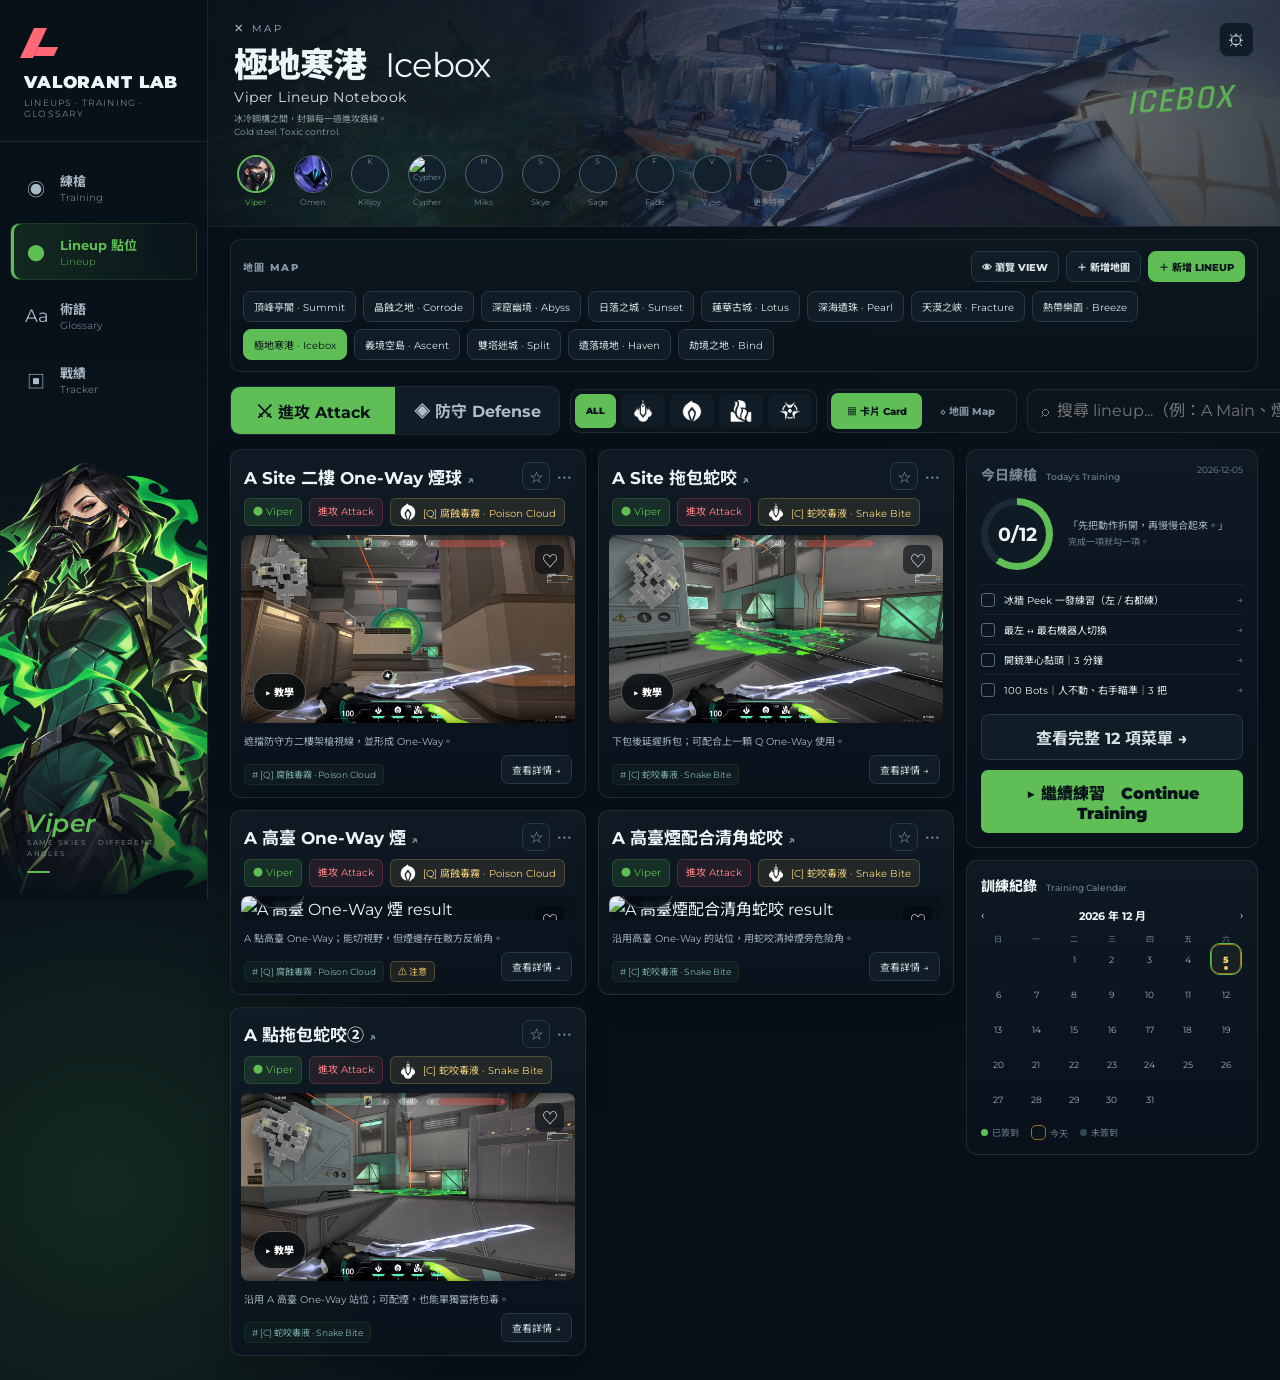
==== commit 177b4a70: "Rename valorant-lab-v67-rajdhani-icebox.html to index.html" ====
--- a/index.html
+++ b/index.html
@@ -3,1208 +3,3543 @@
 <head>
   <meta charset="UTF-8" />
   <meta name="viewport" content="width=device-width, initial-scale=1.0" />
-  <title>MinMin's Valorant Lab 戰情室</title>
-  <script src="https://cdn.tailwindcss.com"></script>
+  <title>VALORANT LAB — V41 Map Position Editor</title>
+  <link rel="preconnect" href="https://fonts.googleapis.com">
+  <link rel="preconnect" href="https://fonts.gstatic.com" crossorigin>
+  <link href="https://fonts.googleapis.com/css2?family=Montserrat:wght@400;500;600;700;800;900&family=Noto+Sans+TC:wght@400;500;600;700;800;900&family=Rajdhani:ital,wght@1,600;1,700&display=swap" rel="stylesheet">
+
   <style>
+:root{
+      --bg:#081018; --panel:#0d1720; --line:rgba(148,163,184,.14);
+      --text:#eef5f7; --muted:#91a3af;
+      --accent:#5FBE55; --accent-rgb:95,190,85; --accent-soft:rgba(95,190,85,.14);
+      --agent-glow:rgba(76,255,188,.16); --danger:#ff666f; --warn:#f6c968; --sidebar:208px;
+    }
+    *{box-sizing:border-box}
+    html,body{margin:0;min-height:100%;font-family:'Montserrat','Noto Sans TC',sans-serif;background:var(--bg);color:var(--text)}
     body{
-      background-color:#0b0f19;
-      background-image:
-        radial-gradient(at 0% 0%, rgba(255,70,85,.08) 0px, transparent 50%),
-        radial-gradient(at 100% 100%, rgba(15,23,42,.8) 0px, transparent 50%);
-      color:#ece8e1;
-      font-family:system-ui,-apple-system,sans-serif;
-    }
-    .val-panel{background:rgba(22,27,34,.78);backdrop-filter:blur(12px);border:1px solid rgba(255,255,255,.08);box-shadow:0 8px 32px rgba(0,0,0,.37)}
-    .val-red-btn{background:linear-gradient(135deg,#ff4655 0%,#e03e4d 100%);transition:.2s ease}
-    .val-red-btn:hover{filter:brightness(1.12);box-shadow:0 0 15px rgba(255,70,85,.35)}
-    .soft-btn{background:rgba(30,41,59,.8);border:1px solid rgba(100,116,139,.35)}
-    .soft-btn:hover{background:rgba(51,65,85,.9)}
-    ::-webkit-scrollbar{width:6px}
-    ::-webkit-scrollbar-track{background:#0b0f19}
-    ::-webkit-scrollbar-thumb{background:#2a3447;border-radius:3px}
-    ::-webkit-scrollbar-thumb:hover{background:#ff4655}
-    .agent-tab{width:66px;height:66px;border-radius:999px;overflow:hidden;border:2px solid rgba(100,116,139,.45);background:#0f172a;transition:.18s ease;position:relative}
-    .agent-tab:hover{transform:translateY(-2px);border-color:rgba(255,70,85,.7)}
-    .agent-tab.active{border-color:#ff4655;box-shadow:0 0 0 4px rgba(255,70,85,.12),0 0 20px rgba(255,70,85,.18)}
-    .agent-tab img{width:100%;height:100%;object-fit:cover;  object-fit:cover;transform:translate(0%, -5%) scale(0.8);}
-    .lineup-card-image{aspect-ratio:16/9;background:#020617}
-
-    /* V18 visual polish */
-    :root{
-      --bg:#080b12;
-      --panel:#111722;
-      --panel2:#0d131d;
-      --line:rgba(255,255,255,.07);
-      --muted:#8b97aa;
-      --text:#f4f6fb;
-      --accent:#ff4655;
-      --accent-soft:rgba(255,70,85,.12);
-    }
-    body{background-color:var(--bg);background-image:radial-gradient(circle at 0% 0%,rgba(255,70,85,.08),transparent 34%),radial-gradient(circle at 100% 100%,rgba(37,99,235,.08),transparent 30%)}
-    .val-panel{background:linear-gradient(180deg,rgba(18,24,36,.94),rgba(12,17,26,.94));border:1px solid var(--line);box-shadow:0 18px 50px rgba(0,0,0,.28)}
-    header.val-panel{background:rgba(8,11,18,.82);backdrop-filter:blur(18px);box-shadow:0 8px 30px rgba(0,0,0,.22)}
-    .section-title{font-size:11px;letter-spacing:.12em;text-transform:uppercase;color:#6f7b8e;font-weight:800}
-    .soft-btn{background:rgba(22,30,44,.9);border:1px solid rgba(148,163,184,.15)}
-    .soft-btn:hover{background:rgba(31,41,55,.95);border-color:rgba(148,163,184,.28)}
-    .filter-btn{transition:.18s ease;box-shadow:none}
-    .filter-btn:hover{transform:translateY(-1px)}
-    #map-filters .filter-btn{border-radius:999px;padding:.55rem .85rem}
-    #side-filters{background:rgba(8,11,18,.56);border:1px solid rgba(148,163,184,.10);padding:4px;border-radius:14px}
-    #side-filters button{border-radius:10px;box-shadow:none}
-    .agent-tab{width:72px;height:72px;border:1px solid rgba(148,163,184,.18);box-shadow:inset 0 0 0 1px rgba(255,255,255,.02),0 8px 20px rgba(0,0,0,.18)}
-    .agent-tab.active{border-color:rgba(255,70,85,.85);box-shadow:0 0 0 4px rgba(255,70,85,.10),0 12px 28px rgba(0,0,0,.28)}
-    #lineup-list article{background:linear-gradient(180deg,rgba(18,24,36,.96),rgba(11,15,24,.96));border-color:rgba(255,255,255,.065);box-shadow:0 14px 32px rgba(0,0,0,.22);transition:.18s ease}
-    #lineup-list article:hover{transform:translateY(-3px);box-shadow:0 18px 42px rgba(0,0,0,.28);border-color:rgba(255,70,85,.32)}
-    .lineup-card-image{border-radius:16px;overflow:hidden;background:#070b12}
-    .lineup-card-image img{transition:transform .28s ease,filter .28s ease}
-    #lineup-list article:hover .lineup-card-image img{transform:scale(1.025);filter:brightness(1.04)}
-    input,select,textarea{outline:none;transition:border-color .18s ease,box-shadow .18s ease,background .18s ease}
-    input:focus,select:focus,textarea:focus{border-color:rgba(255,70,85,.7)!important;box-shadow:0 0 0 3px rgba(255,70,85,.10);background:#0b111b!important}
-    .modal-card{background:linear-gradient(180deg,rgba(16,22,33,.98),rgba(9,13,21,.98));box-shadow:0 30px 90px rgba(0,0,0,.52)}
-    .step-card{background:linear-gradient(180deg,rgba(15,21,32,.86),rgba(10,14,22,.86));border:1px solid rgba(148,163,184,.12);border-radius:18px}
-    .step-index{width:28px;height:28px;display:inline-flex;align-items:center;justify-content:center;border-radius:9px;background:rgba(255,70,85,.12);color:#ff6b77;font-weight:900;border:1px solid rgba(255,70,85,.18)}
-    .toolbar-box{background:rgba(8,11,18,.44);border:1px solid rgba(148,163,184,.10);border-radius:16px;padding:10px}
-    @media(max-width:768px){header.val-panel{position:sticky}.agent-tab{width:64px;height:64px}}
-
-  </style>
+      background:
+        radial-gradient(circle at 88% 0%, rgba(var(--accent-rgb),.06), transparent 30%),
+        radial-gradient(circle at 8% 86%, var(--agent-glow), transparent 24%),
+        linear-gradient(180deg,#071019 0%,#081018 100%);
+      transition:.35s;
+    }
+    button,input,select{font:inherit} button{cursor:pointer}
+    .app{min-height:100vh;display:grid;grid-template-columns:var(--sidebar) minmax(0,1fr)}
+
+    .sidebar{position:sticky;top:0;height:100vh;background:linear-gradient(180deg,rgba(8,16,24,.99),rgba(9,21,30,.96));border-right:1px solid var(--line);display:flex;flex-direction:column;overflow:hidden;z-index:10}
+    .brand{padding:28px 24px 22px;border-bottom:1px solid var(--line)}
+    .logo-mark{width:35px;height:30px;position:relative;margin-bottom:14px}
+    .logo-mark:before,.logo-mark:after{content:"";position:absolute;background:#ff6874;transform:skewX(-25deg)}
+    .logo-mark:before{width:13px;height:30px;left:3px}.logo-mark:after{width:20px;height:9px;left:12px;bottom:2px}
+    .brand h1{margin:0;font-size:17px;letter-spacing:.05em;font-weight:900}
+    .brand small{display:block;margin-top:5px;color:#71828f;font-size:9px;letter-spacing:.13em}
+
+    .nav{padding:17px 10px;display:flex;flex-direction:column;gap:7px}
+    .nav-item{display:flex;align-items:center;gap:13px;padding:11px 14px;border-radius:9px;color:#a9bac5;text-decoration:none;border:1px solid transparent;transition:.2s}
+    .nav-item:hover{background:rgba(255,255,255,.035);color:#fff}
+    .nav-item.active{color:var(--accent);background:linear-gradient(90deg,var(--accent-soft),rgba(var(--accent-rgb),.02));border-color:rgba(var(--accent-rgb),.15);box-shadow:inset 3px 0 0 var(--accent)}
+    .nav-ico{width:22px;text-align:center;font-size:18px}
+    .nav-copy b{font-size:13px;display:block}.nav-copy span{font-size:10px;color:#667b88;display:block;margin-top:1px}
+    .nav-item.active .nav-copy span{color:rgba(var(--accent-rgb),.7)}
+
+    .agent-art{
+      margin-top:auto;
+      min-height:455px;
+      position:relative;
+      overflow:hidden;
+      background:
+        radial-gradient(circle at 45% 38%,var(--agent-glow),transparent 46%),
+        linear-gradient(180deg,transparent 0%,rgba(var(--accent-rgb),.025) 44%,rgba(5,13,20,.58) 100%);
+    }
+    .agent-art:before{
+      content:"";
+      position:absolute;
+      inset:0;
+      pointer-events:none;
+      background:
+        linear-gradient(180deg,rgba(8,16,24,0) 0%,rgba(8,16,24,.04) 55%,rgba(8,16,24,.72) 100%),
+        radial-gradient(circle at 50% 45%,rgba(var(--accent-rgb),.08),transparent 52%);
+      z-index:1;
+    }
+    .agent-portrait{
+      position:absolute;
+      left:0;
+      bottom:-8px;
+      width:100%;
+      height:455px;
+      background-repeat:no-repeat;
+      background-size:var(--portrait-size,145%) auto;
+      background-position:var(--portrait-x,50%) var(--portrait-y,4%);
+      filter:saturate(.98) contrast(1.04);
+      opacity:1;
+      mask-image:linear-gradient(to bottom,transparent 0%,#000 5%,#000 88%,transparent 100%);
+      -webkit-mask-image:linear-gradient(to bottom,transparent 0%,#000 5%,#000 88%,transparent 100%);
+      z-index:0;
+      transition:background-size .28s ease,background-position .28s ease,opacity .2s ease;
+    }
+    .agent-sign{
+      position:absolute;
+      left:26px;
+      bottom:62px;
+      z-index:2;
+      color:var(--accent);
+      font-family:'Montserrat','Noto Sans TC',sans-serif;
+      font-size:25px;
+      font-style:italic;
+      font-weight:600;
+      letter-spacing:.02em;
+    }
+    .agent-motto{
+      position:absolute;
+      left:27px;
+      right:18px;
+      bottom:27px;
+      z-index:2;
+      color:#7f919c;
+      font-family:'Montserrat','Noto Sans TC',sans-serif;
+      font-size:7px;
+      letter-spacing:.24em;
+      line-height:1.65;
+    }
+    .agent-motto:after{
+      content:"";
+      display:block;
+      width:23px;
+      height:2px;
+      margin-top:11px;
+      border-radius:999px;
+      background:var(--accent);
+    }
+
+    .main{min-width:0;padding:0 22px 24px}
+    .hero{position:relative;min-height:305px;margin:0 -22px 14px;padding:28px 26px 20px;overflow:hidden;border-bottom:1px solid var(--line)}
+    .hero-bg{position:absolute;inset:0;background:
+      linear-gradient(90deg,rgba(6,14,21,.96) 0%,rgba(6,14,21,.86) 34%,rgba(6,14,21,.38) 62%,rgba(6,14,21,.72) 100%),
+      url('Icebox-Hero.webp') center/cover no-repeat;transform:scale(1.03)}
+    .hero-bg:after{content:"";position:absolute;inset:0;background:radial-gradient(circle at 20% 100%,var(--agent-glow),transparent 28%)}
+    .hero-content{position:relative;z-index:2}
+    .hero-top{display:flex;align-items:flex-start;justify-content:space-between;gap:20px}
+    .map-kicker{font-size:10px;letter-spacing:.24em;color:#9cb0bc;margin-bottom:13px}
+    .map-title{margin:0;font-size:40px;line-height:1.03;font-weight:900;letter-spacing:-.03em}.map-title span:first-child{font-weight:900;margin-left:0}.map-title span+span{font-weight:400;margin-left:10px}
+    .map-sub{font-size:17px;color:#d8e2e6;margin-top:7px;letter-spacing:.04em}.map-note{font-size:11px;color:#8ba0ac;margin-top:9px;line-height:1.6}
+    .top-tools{display:flex;gap:8px}.icon-btn{width:35px;height:35px;border-radius:9px;border:1px solid rgba(255,255,255,.1);background:rgba(6,15,23,.62);color:#dce8ec}
+    .hero-script{position:absolute;right:20px;top:75px;color:var(--accent);font-family:'Rajdhani','Montserrat',sans-serif;font-size:36px;font-weight:600;font-style:italic;letter-spacing:.045em;transform:rotate(-4deg);opacity:.9;text-shadow:0 0 25px rgba(var(--accent-rgb),.18)}
+
+    .agent-row{display:flex;gap:19px;align-items:flex-end;margin-top:17px;overflow-x:auto;padding-bottom:3px;scrollbar-width:none}.agent-row::-webkit-scrollbar{display:none}
+    .agent-choice{min-width:52px;text-align:center;background:none;border:0;color:#778b97;padding:0}.avatar{width:48px;height:48px;margin:auto;border-radius:50%;border:1px solid #526572;background:#13212c;display:grid;place-items:center;overflow:hidden;transition:.2s}.avatar img{width:100%;height:100%;object-fit:cover}.agent-choice span{font-size:10px;display:block;margin-top:6px}.agent-choice.active{color:var(--accent)}.agent-choice.active .avatar{border:2px solid var(--accent);box-shadow:0 0 0 4px rgba(var(--accent-rgb),.08),0 0 20px rgba(var(--accent-rgb),.22)}
+
+    .toolbar{display:grid;grid-template-columns:410px minmax(280px,1fr) 126px 126px 44px;gap:10px;margin:14px 0}
+    .segmented{display:grid;grid-template-columns:1fr 1fr;border:1px solid var(--line);border-radius:10px;overflow:hidden;background:#0b151e}.seg-btn{border:0;background:transparent;color:#a8b9c2;padding:11px 14px;font-weight:700}.seg-btn.active{background:linear-gradient(180deg,rgba(var(--accent-rgb),.95),rgba(var(--accent-rgb),.76));color:#061316}
+    .search,.select{background:#0b151e;border:1px solid var(--line);border-radius:10px;color:#c8d5db;padding:0 13px;height:44px}.search{width:100%}.select{font-size:11px}
+    .view-btn{height:44px;border-radius:10px;border:1px solid var(--line);background:#0b151e;color:var(--accent)}
+
+    .content-grid{display:grid;grid-template-columns:minmax(0,1fr) minmax(0,1fr) 292px;gap:12px;align-items:start}
+    .cards{grid-column:1/3;display:grid;grid-template-columns:1fr 1fr;gap:12px}
+    .card{background:linear-gradient(180deg,rgba(15,27,37,.96),rgba(10,19,28,.96));border:1px solid var(--line);border-radius:11px;overflow:hidden;box-shadow:0 10px 28px rgba(0,0,0,.2);transition:.2s}.card:hover{transform:translateY(-2px);border-color:rgba(var(--accent-rgb),.35)}
+    .card-head{padding:12px 13px 9px}.title-row{display:flex;justify-content:space-between;gap:10px;align-items:center}.card h3{margin:0;font-size:17px}.dots{color:#708591}.tags{display:flex;gap:7px;flex-wrap:wrap;margin-top:8px}
+    .tag{font-size:10px;padding:4px 8px;border-radius:6px;border:1px solid var(--line);background:#152330;color:#c3d0d6}.tag.agent{color:var(--accent);background:var(--accent-soft);border-color:rgba(var(--accent-rgb),.2)}.tag.attack{color:#ff858b;background:rgba(255,102,111,.09);border-color:rgba(255,102,111,.22)}.tag.practice{color:#f5d17b;background:rgba(246,201,104,.09);border-color:rgba(246,201,104,.22)}
+    .preview{position:relative;margin:0 10px;height:180px;border-radius:8px;overflow:hidden;background:
+      linear-gradient(180deg,transparent 48%,rgba(4,9,14,.42)),
+      url('https://images.unsplash.com/photo-1528127269322-539801943592?auto=format&fit=crop&w=900&q=80') center/cover no-repeat}
+    .preview.smoke:after{content:"";position:absolute;left:48%;top:48%;width:112px;height:70px;border-radius:50%;transform:translate(-50%,-50%);background:radial-gradient(circle at 50% 62%,rgba(var(--accent-rgb),.85),rgba(var(--accent-rgb),.3) 55%,transparent 71%);filter:blur(2px);box-shadow:0 0 35px rgba(var(--accent-rgb),.45)}
+    .play{position:absolute;left:12px;bottom:12px;width:36px;height:36px;border-radius:50%;border:2px solid rgba(255,255,255,.9);display:grid;place-items:center;background:rgba(0,0,0,.35);z-index:2}.bookmark{position:absolute;right:11px;top:10px;width:29px;height:29px;border-radius:7px;background:rgba(4,10,15,.62);display:grid;place-items:center;z-index:2}
+    .card-foot{padding:10px 13px 12px}.desc{font-size:10px;color:#a4b4bd;white-space:nowrap;overflow:hidden;text-overflow:ellipsis}.chips{display:flex;gap:6px;flex-wrap:wrap;margin-top:9px}.chip{font-size:9px;color:#80aeb0;background:rgba(var(--accent-rgb),.06);border:1px solid rgba(var(--accent-rgb),.1);border-radius:5px;padding:3px 7px}.detail{margin-left:auto;border:1px solid var(--line);background:#13212c;color:#e7f0f2;border-radius:7px;padding:6px 10px;font-size:10px}.foot-row{display:flex;align-items:center;gap:6px;margin-top:7px}
+
+    .sidecol{display:flex;flex-direction:column;gap:12px}.side-card{background:linear-gradient(180deg,rgba(14,26,36,.96),rgba(9,18,27,.96));border:1px solid var(--line);border-radius:11px;padding:14px}.side-title{font-weight:800;font-size:14px}.side-title small{font-size:9px;color:#728794;font-weight:500;margin-left:5px}.training-head{display:flex;justify-content:space-between;color:#738792;font-size:9px}
+    .progress-wrap{display:flex;gap:15px;align-items:center;margin:14px 0}.ring{width:72px;height:72px;border-radius:50%;background:conic-gradient(var(--accent) 60%,#1b2b36 0);display:grid;place-items:center;position:relative}.ring:before{content:"";position:absolute;width:58px;height:58px;border-radius:50%;background:#0e1b24}.ring b{z-index:2;font-size:19px}.quote{font-size:10px;color:#a7b7bf;line-height:1.65}.quote span{color:#6f828e;font-size:9px}
+    .todo{display:flex;align-items:center;gap:9px;padding:7px 0;border-top:1px solid rgba(148,163,184,.1);font-size:10px}.check{width:14px;height:14px;border-radius:3px;border:1px solid #566b78;display:grid;place-items:center}.check.done{background:var(--accent);border-color:var(--accent);color:#071419}.todo .arrow{margin-left:auto;color:#768b96}.start{width:100%;margin-top:10px;border:0;border-radius:7px;padding:10px;background:var(--accent);color:#071419;font-weight:900;box-shadow:none}
+    .calendar-head{display:flex;align-items:center;justify-content:space-between;margin:12px 0 10px;font-size:11px}.dow,.days{display:grid;grid-template-columns:repeat(7,1fr);text-align:center;gap:4px}.dow{font-size:8px;color:#6b7f8a}.days{font-size:9px}.day{height:23px;display:grid;place-items:center;color:#b8c6cd;border-radius:50%}.day.mark:after{content:"";width:4px;height:4px;border-radius:50%;background:var(--accent);position:absolute;transform:translateY(8px)}.day.today{outline:1px solid var(--accent);color:var(--accent);background:rgba(var(--accent-rgb),.08)}
+    .footer-note{font-size:9px;color:#647883;margin-top:11px;text-align:right}
+
+    @media(max-width:1200px){:root{--sidebar:178px}.toolbar{grid-template-columns:1fr 1fr 110px 110px 42px}.content-grid{grid-template-columns:1fr}.cards{grid-column:auto}.sidecol{display:grid;grid-template-columns:1fr 1fr}.agent-art{display:none}}
+    @media(max-width:820px){.app{display:block}.sidebar{position:relative;height:auto}.brand{padding:18px}.nav{flex-direction:row;overflow-x:auto}.nav-item{min-width:130px}.agent-art{display:none}.main{padding:0 12px 20px}.hero{margin:0 -12px 10px;padding:22px 18px}.map-title{font-size:32px}.toolbar{grid-template-columns:1fr 1fr}.toolbar .search{grid-column:1/3}.toolbar .select,.toolbar .view-btn{display:none}.content-grid{display:block}.cards{grid-template-columns:1fr}.sidecol{grid-template-columns:1fr;margin-top:12px}}
+
+    /* Functional overlays — deliberately separate from the locked V19 layout */
+    .modal-overlay{position:fixed;inset:0;background:rgba(2,7,12,.82);backdrop-filter:blur(10px);display:none;align-items:center;justify-content:center;padding:18px;z-index:100}
+    .modal-overlay.open{display:flex}.modal-box{width:min(920px,96vw);max-height:92vh;overflow:auto;background:#0b151e;border:1px solid rgba(148,163,184,.18);border-radius:16px;box-shadow:0 28px 90px rgba(0,0,0,.55);padding:18px}.modal-box.small{width:min(560px,94vw)}
+    .modal-head{display:flex;align-items:center;justify-content:space-between;gap:12px;padding-bottom:13px;border-bottom:1px solid var(--line);margin-bottom:15px}.modal-head h3{margin:0;font-size:16px}.modal-close{width:34px;height:34px;border-radius:8px;border:1px solid var(--line);background:#111e28;color:#d6e2e6}
+    .form-grid{display:grid;grid-template-columns:repeat(2,minmax(0,1fr));gap:12px}.form-grid.three{grid-template-columns:repeat(3,minmax(0,1fr))}.field{display:flex;flex-direction:column;gap:6px}.field.full{grid-column:1/-1}.field label{font-size:10px;color:#879ba7}.field input,.field select,.field textarea{width:100%;background:#0d1a24;border:1px solid #263746;color:#e8f0f2;border-radius:9px;padding:10px 11px;outline:none}.field textarea{min-height:76px;resize:vertical}.field input:focus,.field select:focus,.field textarea:focus{border-color:rgba(var(--accent-rgb),.55);box-shadow:0 0 0 3px rgba(var(--accent-rgb),.07)}
+    .basic-title{font-size:10px;color:var(--accent);font-weight:900;letter-spacing:.12em;margin:4px 0 10px}.steps-editor{display:grid;grid-template-columns:1fr 1fr;gap:12px;margin-top:14px}.step-card{border:1px solid var(--line);background:#0a141d;border-radius:12px;padding:13px}.step-title{display:flex;align-items:center;gap:8px;font-weight:800;font-size:12px;margin-bottom:10px}.step-num{width:24px;height:24px;border-radius:7px;background:var(--accent-soft);color:var(--accent);display:grid;place-items:center;font-size:10px}.step-preview{width:100%;height:120px;object-fit:cover;border-radius:8px;margin-top:8px;border:1px solid var(--line);display:none}.step-preview.show{display:block}
+    .modal-actions{display:flex;justify-content:flex-end;gap:8px;margin-top:16px;padding-top:14px;border-top:1px solid var(--line)}.btn{border:1px solid var(--line);background:#13212c;color:#dce7eb;border-radius:8px;padding:9px 13px;font-weight:700;font-size:11px}.btn.primary{background:linear-gradient(180deg,rgba(var(--accent-rgb),.95),rgba(var(--accent-rgb),.76));color:#061316;border-color:transparent}.btn.danger{color:#ff8a90}.btn.small{padding:6px 9px;font-size:10px}
+    .control-menu{position:fixed;z-index:90;min-width:210px;background:#0b151e;border:1px solid var(--line);border-radius:12px;padding:7px;box-shadow:0 18px 55px rgba(0,0,0,.45);display:none}.control-menu.open{display:block}.control-menu button,.control-menu label{width:100%;display:flex;align-items:center;gap:8px;border:0;background:transparent;color:#b9c8cf;padding:9px 10px;border-radius:8px;font-size:11px;text-align:left;cursor:pointer}.control-menu button:hover,.control-menu label:hover{background:rgba(var(--accent-rgb),.08);color:var(--accent)}
+    .map-grid{display:grid;grid-template-columns:repeat(3,1fr);gap:8px}.map-pick{border:1px solid var(--line);background:#101c26;color:#c6d3d8;border-radius:9px;padding:10px;font-size:11px}.map-pick.active{border-color:var(--accent);color:var(--accent);background:var(--accent-soft)}
+    .detail-top{display:flex;align-items:center;gap:7px;flex-wrap:wrap;margin-bottom:12px}.detail-steps{display:grid;grid-template-columns:1fr 1fr;gap:12px}.detail-step{border:1px solid var(--line);background:#0a141d;border-radius:12px;overflow:hidden}.detail-step img{width:100%;height:190px;object-fit:cover;display:block;cursor:zoom-in}.detail-step .copy{padding:12px}.detail-step h4{margin:0 0 6px;font-size:12px;color:var(--accent)}.detail-step p{margin:0;color:#a7b7bf;font-size:11px;line-height:1.6;white-space:pre-wrap}
+    .lightbox{position:fixed;inset:0;background:rgba(0,0,0,.92);display:none;align-items:center;justify-content:center;z-index:150;padding:22px}.lightbox.open{display:flex}.lightbox img{max-width:94vw;max-height:90vh;object-fit:contain;border-radius:10px}.lightbox button{position:absolute;top:20px;right:20px}
+    .tracker-frame{width:100%;height:min(78vh,800px);border:0;border-radius:10px;background:#fff}.tracker-tools{display:flex;gap:8px}
+    .clickable-map{cursor:pointer}.clickable-map:hover{color:var(--accent)}
+    .card-tools{display:flex;align-items:center;gap:7px;margin-left:auto}.tiny-action{border:0;background:transparent;color:#718691;padding:0;font-size:13px}.tiny-action.on{color:#f4c85e}.tiny-action:hover{color:var(--accent)}
+    .training-mode{display:grid;grid-template-columns:1fr 1fr;gap:7px;margin-bottom:10px}.training-items{display:flex;flex-direction:column}.training-edit-row{display:flex;gap:8px;margin-top:10px}.training-edit-row input{flex:1;background:#0d1a24;border:1px solid #263746;color:#fff;border-radius:8px;padding:9px}
+    .hidden-file{display:none}.edit-badge{display:none}.edit-mode .edit-badge{display:inline-flex}
+    @media(max-width:820px){.form-grid,.form-grid.three,.steps-editor,.detail-steps{grid-template-columns:1fr}.map-grid{grid-template-columns:1fr 1fr}}
+
+    /* V22: visible map selector + restored quick actions */
+    .map-section{margin:10px 0 12px;background:linear-gradient(180deg,rgba(13,24,33,.88),rgba(9,18,26,.82));border:1px solid var(--line);border-radius:11px;padding:11px 12px}
+    .map-section-head{display:flex;align-items:center;justify-content:space-between;gap:12px;margin-bottom:9px}
+    .map-section-title{font-size:10px;color:#8499a5;font-weight:800;letter-spacing:.13em}
+    .quick-actions{display:flex;gap:7px;flex-wrap:wrap;justify-content:flex-end}
+    .quick-btn{border:1px solid var(--line);background:#101c26;color:#bccbd2;border-radius:8px;padding:7px 10px;font-size:10px;font-weight:800}
+    .quick-btn:hover{border-color:rgba(var(--accent-rgb),.35);color:var(--accent)}
+    .quick-btn.primary{background:linear-gradient(180deg,rgba(var(--accent-rgb),.92),rgba(var(--accent-rgb),.74));border-color:transparent;color:#071318}
+    .map-tabs{display:flex;flex-wrap:wrap;gap:7px;overflow:visible}
+    .map-tab{border:1px solid #263946;background:#0d1821;color:#aebec6;border-radius:8px;padding:7px 10px;font-size:10px;white-space:nowrap;transition:.18s}
+    .map-tab:hover{color:#fff;border-color:#415867}.map-tab.active{color:var(--accent);border-color:rgba(var(--accent-rgb),.6);background:rgba(var(--accent-rgb),.08);box-shadow:0 0 0 1px rgba(var(--accent-rgb),.05)}
+
+    /* Calendar: compact rounded-square dates, not ovals */
+    .days{gap:5px 3px}.day{width:30px;height:30px;justify-self:center;border-radius:9px;display:grid;place-items:center;color:#9caeb8;position:relative;border:1px solid transparent;font-size:9px;line-height:1}
+    .day.signed{color:var(--accent);border-color:rgba(var(--accent-rgb),.45);background:rgba(var(--accent-rgb),.06);font-weight:800}
+    .day.signed:after{content:"";position:absolute;bottom:3px;left:50%;width:4px;height:4px;border-radius:50%;background:var(--accent);transform:translateX(-50%)}
+    .day.today{color:#f4cf5f;border-color:#9a7510;background:rgba(244,207,95,.05);font-weight:900}
+    .day.today:after{content:"";position:absolute;bottom:3px;left:50%;width:4px;height:4px;border-radius:50%;background:#f4cf5f;transform:translateX(-50%)}
+    .day.today.signed{color:var(--accent);border-color:var(--accent);background:rgba(var(--accent-rgb),.07)}
+    .day.today.signed:after{background:var(--accent)}
+    .calendar-legend{display:flex;align-items:center;gap:12px;flex-wrap:wrap;margin-top:11px;color:#6f838f;font-size:9px}
+    .legend-dot{width:7px;height:7px;border-radius:50%;display:inline-block;margin-right:4px}.legend-dot.signed{background:var(--accent)}.legend-today{width:15px;height:15px;border:1px solid #9a7510;border-radius:5px;display:inline-block;vertical-align:-3px;margin-right:4px}.legend-dot.none{background:#344650}
+
+    /* Training detail list */
+    .training-full-list{display:flex;flex-direction:column;gap:8px}.training-task{border:1px solid var(--line);border-radius:10px;background:#0a151e;padding:10px 11px;display:grid;grid-template-columns:20px 1fr auto;gap:10px;align-items:flex-start}.training-task .check{margin-top:1px}.training-task-title{font-size:11px;font-weight:800;color:#dbe6ea;line-height:1.45}.training-task-detail{font-size:9px;color:#7f939e;line-height:1.55;margin-top:4px;white-space:normal}.training-index{font-size:9px;color:var(--accent);font-weight:900;padding-top:2px}.training-summary{font-size:9px;color:#758995;margin-top:8px}.training-card-more{width:100%;margin-top:10px;border:1px solid rgba(255,255,255,.08);border-radius:8px;padding:10px;background:#0f1a23;color:#d7e4e8;font-weight:700;box-shadow:none}.training-card-more:hover{color:var(--accent);border-color:rgba(var(--accent-rgb),.35)}
+    @media(max-width:820px){.map-section-head{align-items:flex-start;flex-direction:column}.quick-actions{justify-content:flex-start}.map-tabs{gap:6px}.map-tab{font-size:9px;padding:6px 8px}}
+
+  
+
+    /* === V23 TRAINING FULL PAGE === */
+    .page-view{display:none}.page-view.active{display:block}
+    .training-page{padding:0 0 28px}
+    .training-hero{position:relative;min-height:238px;margin:0 -22px 18px;padding:34px 30px 26px;overflow:hidden;border:1px solid rgba(255,255,255,.04);border-left:0;border-right:0;background:
+      linear-gradient(90deg,rgba(7,17,25,.95) 0%,rgba(7,17,25,.88) 35%,rgba(7,17,25,.38) 100%),
+      radial-gradient(circle at 85% 12%, rgba(var(--accent-rgb),.20), transparent 24%),
+      radial-gradient(circle at 18% 85%, rgba(var(--accent-rgb),.12), transparent 28%),
+      linear-gradient(180deg,#0a131b,#09131c 60%,#09131b 100%)}
+    .training-hero:before{content:"";position:absolute;inset:auto -40px -90px auto;width:320px;height:320px;border-radius:50%;background:radial-gradient(circle,rgba(var(--accent-rgb),.16),transparent 62%);filter:blur(14px)}
+    .training-hero:after{content:"";position:absolute;inset:0;background:linear-gradient(180deg,transparent 0%,rgba(255,255,255,.02) 100%);pointer-events:none}
+    .training-hero-inner{position:relative;z-index:1;max-width:960px}
+    .training-kicker{font-size:11px;letter-spacing:.20em;color:#89a0ad;margin-bottom:12px}
+    .training-title{margin:0;font-size:44px;line-height:1.02;font-weight:900;letter-spacing:-.03em}.training-title span{font-weight:500;color:var(--accent)}
+    .training-subtitle{margin-top:10px;font-size:17px;color:#e5eff2;font-weight:700}.training-en{font-size:12px;color:#92a4af;margin-top:7px;letter-spacing:.03em}
+    .benefit-row{display:flex;gap:14px;flex-wrap:wrap;margin-top:22px}.benefit{display:flex;gap:10px;align-items:center;min-width:170px;padding:10px 12px;border-radius:12px;background:rgba(255,255,255,.025);border:1px solid rgba(255,255,255,.06);backdrop-filter:blur(6px)}.benefit-ico{width:42px;height:42px;border-radius:13px;display:grid;place-items:center;border:1px solid rgba(var(--accent-rgb),.38);color:var(--accent);background:rgba(var(--accent-rgb),.07);font-size:17px}.benefit b{display:block;font-size:12px}.benefit small{display:block;font-size:9px;color:#7b8f9a;margin-top:2px}
+
+    .training-layout{display:grid;grid-template-columns:minmax(0,1fr) 320px;gap:16px;align-items:start}
+    .training-groups{display:grid;grid-template-columns:1fr 1fr;gap:16px;align-items:start}
+    .training-group{background:linear-gradient(180deg,rgba(15,28,38,.98),rgba(10,19,28,.98));border:1px solid rgba(255,255,255,.07);border-radius:16px;padding:14px;box-shadow:0 18px 40px rgba(0,0,0,.20)}
+    .training-group-head{display:flex;align-items:center;gap:10px;padding:0 2px 12px;border-bottom:1px solid rgba(255,255,255,.08)}
+    .training-group-no{width:44px;height:44px;border-radius:14px;display:grid;place-items:center;background:rgba(var(--accent-rgb),.08);border:1px solid rgba(var(--accent-rgb),.30);font-size:18px;line-height:1;color:var(--accent);font-weight:900;letter-spacing:.02em}
+    .training-group-title{font-size:18px;font-weight:900;color:#eff6f7}.training-group-en{font-size:10px;color:#7d919c;display:block;margin-top:3px}.training-group-time{margin-left:auto;font-size:11px;color:#8ea1ab;white-space:nowrap;padding:7px 10px;border-radius:999px;background:#111e27;border:1px solid rgba(255,255,255,.05)}
+    .training-drills{display:flex;flex-direction:column;gap:10px;margin-top:12px}
+    .training-drill{display:grid;grid-template-columns:132px minmax(0,1fr) 40px;gap:12px;align-items:center;padding:10px;border-radius:14px;border:1px solid rgba(255,255,255,.06);background:linear-gradient(180deg,rgba(14,28,38,.90),rgba(11,21,30,.92));transition:.18s;position:relative;overflow:hidden}
+    .training-drill:hover{border-color:rgba(var(--accent-rgb),.30);background:linear-gradient(180deg,rgba(var(--accent-rgb),.05),rgba(14,29,39,.92))}
+    .training-drill.done{border-color:rgba(var(--accent-rgb),.34);background:linear-gradient(90deg,rgba(var(--accent-rgb),.10),rgba(14,29,39,.92))}
+    .training-drill.done:before{content:"";position:absolute;left:0;top:0;bottom:0;width:4px;background:var(--accent)}
+    .drill-thumb{height:88px;border-radius:12px;position:relative;overflow:hidden;background:
+      radial-gradient(circle at 75% 34%,rgba(255,255,255,.78) 0 2px, transparent 3px),
+      radial-gradient(circle at 77% 36%,rgba(255,90,90,.40) 0 11px, transparent 13px),
+      linear-gradient(140deg,#223443 0%,#162632 58%,#101a22 100%);border:1px solid rgba(255,255,255,.06);box-shadow:inset 0 0 0 1px rgba(255,255,255,.02)}
+    .drill-thumb:before{content:"";position:absolute;left:10px;right:10px;top:14px;bottom:14px;border-radius:10px;background:repeating-linear-gradient(90deg,rgba(var(--accent-rgb),.05) 0 22px,rgba(var(--accent-rgb),.18) 22px 24px);opacity:.6}
+    .drill-thumb:after{content:"";position:absolute;left:16px;bottom:12px;width:42px;height:26px;border-radius:8px;background:rgba(0,0,0,.22);border:1px solid rgba(255,255,255,.08)}
+    .drill-badge{position:absolute;left:8px;top:8px;z-index:2;min-width:32px;height:28px;padding:0 8px;border-radius:9px;display:grid;place-items:center;background:rgba(6,15,22,.72);border:1px solid rgba(var(--accent-rgb),.26);color:var(--accent);font-weight:900;font-size:12px;backdrop-filter:blur(3px)}
+    .drill-copy h4{margin:0;font-size:15px;line-height:1.38;color:#f1f7f8}.drill-copy p{margin:5px 0 0;font-size:11px;line-height:1.58;color:#8ca0ab}.drill-meta{display:flex;gap:6px;flex-wrap:wrap;margin-top:9px}.meta-pill{font-size:9px;padding:4px 8px;border-radius:999px;background:rgba(var(--accent-rgb),.08);border:1px solid rgba(var(--accent-rgb),.16);color:#a7e0db}
+    .drill-check{width:36px;height:36px;border-radius:50%;border:1px solid #516874;background:#0d1821;color:#93a5b0;display:grid;place-items:center;font-size:15px;transition:.16s}.training-drill.done .drill-check{background:var(--accent);border-color:var(--accent);color:#061316;font-weight:900}
+
+    .training-right{display:flex;flex-direction:column;gap:14px;position:sticky;top:12px}
+    .training-summary-card,.training-calendar-card,.training-tools-card{background:linear-gradient(180deg,rgba(14,27,37,.98),rgba(9,19,28,.98));border:1px solid rgba(255,255,255,.08);border-radius:16px;padding:16px;box-shadow:0 14px 36px rgba(0,0,0,.18)}
+    .summary-top{display:flex;justify-content:space-between;align-items:flex-start;gap:14px}.summary-title{font-size:16px;font-weight:900;line-height:1.25}.summary-title small{display:block;font-size:11px;font-weight:500;color:#78909d;margin-top:3px}.summary-percent{color:var(--accent);font-size:30px;font-weight:900;line-height:1}
+    .summary-shell{margin-top:12px;padding:14px;border-radius:15px;background:linear-gradient(180deg,rgba(10,20,28,.84),rgba(13,24,33,.98));border:1px solid rgba(255,255,255,.07)}
+    .summary-progress{display:grid;grid-template-columns:114px 1fr;gap:16px;align-items:center}.summary-ring{width:100px;height:100px;border-radius:50%;display:grid;place-items:center;position:relative;background:conic-gradient(var(--accent) var(--p,0%),#2a3b45 0)}.summary-ring:after{content:"";position:absolute;width:76px;height:76px;border-radius:50%;background:#0c1821}.summary-ring .summary-main{position:relative;z-index:2;display:flex;flex-direction:column;align-items:center;line-height:1}.summary-ring b{font-size:28px}.summary-ring em{font-style:normal;font-size:10px;color:#8ca0ab;margin-top:5px}.summary-quote{font-size:12px;color:#dce8ec;line-height:1.7}.summary-quote span{display:block;margin-top:7px;font-size:11px;color:#7d919c}
+    .summary-stats{display:grid;grid-template-columns:1fr 1fr;gap:8px;margin-top:14px}.stat-box{padding:11px 12px;border-radius:12px;background:#101d27;border:1px solid rgba(255,255,255,.06)}.stat-label{font-size:10px;color:#728793;line-height:1.4}.stat-value{font-size:16px;font-weight:900;margin-top:5px;color:#e8f1f3}.stat-value.accent{color:var(--accent)}.training-main-btn{width:100%;margin-top:14px;border:0;border-radius:10px;padding:14px;background:var(--accent);color:#071318;font-size:15px;font-weight:900;box-shadow:none}
+    .training-calendar-card .side-title{font-size:16px}.training-calendar-card .side-title small{font-size:11px;color:#78909d;margin-left:6px}.training-calendar-card .calendar-head{font-size:14px;margin:14px 4px 12px}.training-calendar-card .calendar-head b{font-size:14px}.training-calendar-card .dow{font-size:10px;margin-bottom:8px}.training-calendar-card .days{font-size:11px;gap:9px}.training-calendar-card .day{height:36px;width:36px;margin:auto;aspect-ratio:1/1;border-radius:12px;display:grid;place-items:center;border:1px solid transparent;color:#dce6ea;position:relative}
+    .training-calendar-card .day.today{border-color:#f1c644;color:#ffd85a;background:rgba(241,198,68,.06)}
+    .training-calendar-card .day.today:after{content:"";position:absolute;bottom:5px;left:50%;transform:translateX(-50%);width:4px;height:4px;border-radius:50%;background:#ffd85a}
+    .training-calendar-card .day.signed{background:rgba(var(--accent-rgb),.12);border-color:rgba(var(--accent-rgb),.70);color:var(--accent);box-shadow:0 0 0 1px rgba(var(--accent-rgb),.15) inset}
+    .training-calendar-card .day.signed:after{content:"";position:absolute;bottom:5px;left:50%;transform:translateX(-50%);width:4px;height:4px;border-radius:50%;background:var(--accent)}
+    .training-calendar-card .day.signed.today{border-color:var(--accent);background:rgba(var(--accent-rgb),.14);color:var(--accent)}
+    .training-calendar-card .calendar-legend{margin-top:14px;font-size:10px;display:flex;gap:14px;flex-wrap:wrap}
+    .quick-tool{display:flex;align-items:center;gap:10px;padding:12px 11px;border:1px solid rgba(255,255,255,.06);border-radius:12px;background:#0e1b24;color:#d8e4e8;margin-top:9px;text-align:left}.quick-tool span:first-child{color:var(--accent);font-size:18px}.quick-tool b{font-size:12px;display:block}.quick-tool small{font-size:10px;color:#718692;display:block;margin-top:2px}
+    @media(max-width:1220px){.training-layout{grid-template-columns:1fr}.training-right{position:static;display:grid;grid-template-columns:1fr 1fr}.training-tools-card{grid-column:1/-1}}
+    @media(max-width:920px){.training-groups{grid-template-columns:1fr}.training-right{grid-template-columns:1fr}.training-tools-card{grid-column:auto}.training-title{font-size:34px}.training-drill{grid-template-columns:108px minmax(0,1fr) 36px}.drill-thumb{height:78px}.summary-progress{grid-template-columns:100px 1fr}}
+
+
+
+    /* === V27 FLAT BUTTON SYSTEM + TYPOGRAPHY === */
+    html,body,button,input,select,textarea{font-family:'Montserrat','Noto Sans TC',sans-serif}
+
+    /* No shadows / gradients / glow on any clickable button surface */
+    button,
+    .btn,.quick-btn,.map-tab,.map-pick,.view-btn,.detail,.start,
+    .training-card-more,.quick-tool,.drill-check,.icon-btn,.modal-close,
+    .control-menu button,.control-menu label,.tiny-action{
+      background-image:none !important;
+      box-shadow:none !important;
+      text-shadow:none !important;
+      filter:none !important;
+    }
+
+    /* Neutral / secondary button blocks */
+    .icon-btn,.view-btn,.detail,.btn,.quick-btn,.map-tab,.map-pick,
+    .training-card-more,.quick-tool,.modal-close,.drill-check,
+    .control-menu button,.control-menu label{
+      background:#101c26 !important;
+      border-color:#263946 !important;
+      color:#d7e3e8 !important;
+    }
+
+    /* Main action = solid agent accent */
+    .btn.primary,.quick-btn.primary,.seg-btn.active,.start,.training-main-btn,
+    .map-tab.active,.map-pick.active,.training-drill.done .drill-check{
+      background:var(--accent) !important;
+      border-color:var(--accent) !important;
+      color:#071318 !important;
+    }
+
+    /* Segment buttons also use solid blocks */
+    .segmented{background:#0b151e !important;box-shadow:none !important}
+    .seg-btn{
+      background:#101c26 !important;
+      color:#aebec6 !important;
+      box-shadow:none !important;
+    }
+    .seg-btn.active{color:#071318 !important}
+
+    /* Small card action buttons */
+    .tiny-action{
+      width:28px;
+      height:28px;
+      border-radius:7px;
+      border:1px solid #263946 !important;
+      background:#101c26 !important;
+      color:#8ea1ab !important;
+      display:grid;
+      place-items:center;
+      padding:0 !important;
+    }
+    .tiny-action.on{background:#2c2613 !important;border-color:#5b4c1f !important;color:#f4c85e !important}
+    .tiny-action:hover{background:#152630 !important;color:var(--accent) !important}
+
+    /* Solid hover states only */
+    .quick-btn:hover,.map-tab:hover,.map-pick:hover,.detail:hover,.btn:hover,
+    .training-card-more:hover,.quick-tool:hover,.icon-btn:hover,.modal-close:hover,
+    .view-btn:hover,.control-menu button:hover,.control-menu label:hover{
+      background:#152630 !important;
+      border-color:#35505f !important;
+      color:#ffffff !important;
+    }
+    .btn.primary:hover,.quick-btn.primary:hover,.start:hover,.training-main-btn:hover,
+    .map-tab.active:hover,.map-pick.active:hover,.seg-btn.active:hover{
+      background:var(--accent) !important;
+      border-color:var(--accent) !important;
+      color:#071318 !important;
+    }
+
+    /* Remove selected-agent glow; keep clean ring only */
+    .agent-choice.active .avatar{box-shadow:none !important}
+
+    /* Keep control surfaces flat */
+    .training-main-btn,.start{box-shadow:none !important}
+
+
+    /* === V28 CLEAN NAV + GLOSSARY === */
+    .settings-btn{font-size:17px}
+    .settings-menu-title{padding:8px 10px 10px;color:#eff6f7;font-weight:900;font-size:13px;border-bottom:1px solid rgba(255,255,255,.06);margin-bottom:5px}
+    .settings-menu-title span{font-family:'Montserrat',sans-serif;font-size:9px;font-weight:600;color:#728793;margin-left:5px}
+    .toolbar{grid-template-columns:410px minmax(320px,1fr) 126px 126px}
+    .map-kicker{cursor:default}
+    .map-title{cursor:default}
+
+    .glossary-page{padding-bottom:30px}
+    .glossary-hero{position:relative;margin:0 -22px 18px;padding:34px 30px 30px;border-bottom:1px solid var(--line);overflow:hidden;background:
+      radial-gradient(circle at 82% 10%,rgba(var(--accent-rgb),.12),transparent 28%),
+      linear-gradient(180deg,#0b151e,#09121a)}
+    .glossary-hero:after{content:"Aa";position:absolute;right:35px;top:8px;font-family:'Montserrat',sans-serif;font-size:150px;font-weight:800;line-height:1;color:rgba(var(--accent-rgb),.035);pointer-events:none}
+    .glossary-kicker{font-family:'Montserrat',sans-serif;font-size:10px;letter-spacing:.22em;color:#8aa0ab;margin-bottom:12px}
+    .glossary-title{margin:0;font-size:40px;font-weight:900;letter-spacing:-.03em}
+    .glossary-title span{font-family:'Montserrat',sans-serif;font-weight:500;color:var(--accent);margin-left:10px}
+    .glossary-sub{max-width:680px;margin:10px 0 0;color:#90a3ad;font-size:12px;line-height:1.7}
+    .glossary-search-wrap{margin-top:20px;max-width:620px}
+    .glossary-search{width:100%;height:46px;border-radius:10px;border:1px solid rgba(255,255,255,.08);background:#101d27;color:#e9f2f4;padding:0 15px;outline:none}
+    .glossary-search:focus{border-color:rgba(var(--accent-rgb),.45)}
+    .glossary-controls{display:flex;gap:8px;flex-wrap:wrap;margin-bottom:15px}
+    .glossary-filter{border:1px solid rgba(255,255,255,.07);background:#101d27;color:#9cafb8;border-radius:9px;padding:9px 13px;font-weight:700}
+    .glossary-filter.active{background:var(--accent);color:#071318;border-color:var(--accent)}
+    .glossary-grid{display:grid;grid-template-columns:repeat(3,minmax(0,1fr));gap:12px}
+    .glossary-card{background:linear-gradient(180deg,#0f1c26,#0b151e);border:1px solid rgba(255,255,255,.07);border-radius:13px;padding:15px;min-height:122px}
+    .glossary-card:hover{border-color:rgba(var(--accent-rgb),.28)}
+    .glossary-card-head{display:flex;justify-content:space-between;gap:10px;align-items:flex-start}
+    .glossary-term{font-family:'Montserrat',sans-serif;font-size:17px;font-weight:800;color:#f2f7f8}
+    .glossary-cn{font-size:13px;font-weight:800;color:var(--accent);margin-top:5px}
+    .glossary-cat{font-family:'Montserrat',sans-serif;font-size:8px;letter-spacing:.08em;color:#718691;border:1px solid rgba(255,255,255,.06);border-radius:999px;padding:4px 7px;white-space:nowrap}
+    .glossary-desc{font-size:11px;color:#8296a1;line-height:1.6;margin-top:10px}
+    .glossary-empty{grid-column:1/-1;padding:50px;text-align:center;color:#708591;border:1px dashed rgba(255,255,255,.08);border-radius:14px}
+    @media(max-width:1100px){.glossary-grid{grid-template-columns:repeat(2,minmax(0,1fr))}}
+    @media(max-width:720px){.glossary-grid{grid-template-columns:1fr}.glossary-title{font-size:32px}.glossary-title span{display:block;margin:5px 0 0}.toolbar{grid-template-columns:1fr 1fr}.toolbar .search{grid-column:1/-1}.toolbar .select{display:none}}
+
+
+    /* === V34 SMALLER AGENT AVATARS === */
+    .agent-row{
+      gap:16px;
+    }
+
+    .agent-choice{
+      min-width:46px;
+    }
+
+    .avatar{
+      width:42px;
+      height:42px;
+    }
+
+    .agent-choice span{
+      font-size:9px;
+      margin-top:5px;
+    }
+
+    .agent-choice .avatar img{
+      width:100%;
+      height:100%;
+      object-fit:cover;
+      display:block;
+    }
+
+    /* Viper 小頭貼 */
+    .agent-choice[data-agent="Viper"] .avatar img{
+      transform:scale(1.05);
+      object-position:50% 50%;
+    }
+
+    /* Omen 小頭貼 */
+    .agent-choice[data-agent="Omen"] .avatar img{
+      transform:scale(1.03);
+      object-position:50% 50%;
+    }
+
+
+    /* === V35 ICEBOX LINEUP DETAIL === */
+    .detail-step-images{
+      display:grid;
+      grid-template-columns:repeat(2,minmax(0,1fr));
+      gap:7px;
+      padding:8px 8px 0;
+    }
+    .detail-step-images.one{grid-template-columns:1fr}
+    .detail-step-images img{
+      width:100%;
+      height:205px;
+      object-fit:cover;
+      border-radius:8px;
+      border:1px solid rgba(255,255,255,.07);
+      cursor:zoom-in;
+      display:block;
+    }
+    .detail-step-images.two img{height:175px}
+    .risk-box{
+      grid-column:1/-1;
+      margin-top:4px;
+      border:1px solid rgba(246,201,104,.28);
+      background:#211d12;
+      border-radius:12px;
+      overflow:hidden;
+    }
+    .risk-head{
+      padding:11px 13px;
+      display:flex;
+      align-items:center;
+      gap:8px;
+      color:#f5cf72;
+      font-size:12px;
+      font-weight:900;
+      border-bottom:1px solid rgba(246,201,104,.16);
+    }
+    .risk-copy{
+      padding:11px 13px 5px;
+      color:#d5c89f;
+      font-size:10px;
+      line-height:1.7;
+    }
+    .risk-images{
+      display:grid;
+      grid-template-columns:repeat(2,minmax(0,1fr));
+      gap:8px;
+      padding:8px 12px 12px;
+    }
+    .risk-image-wrap{position:relative}
+    .risk-images img{
+      width:100%;
+      height:180px;
+      object-fit:cover;
+      display:block;
+      border-radius:8px;
+      cursor:zoom-in;
+      border:1px solid rgba(246,201,104,.18);
+    }
+    .risk-label{
+      position:absolute;
+      left:7px;
+      top:7px;
+      background:#2a2110;
+      border:1px solid rgba(246,201,104,.3);
+      color:#f5cf72;
+      border-radius:6px;
+      padding:4px 7px;
+      font-size:8px;
+      font-weight:800;
+    }
+    .combo-note{
+      margin-top:8px;
+      border-left:3px solid var(--accent);
+      background:rgba(var(--accent-rgb),.055);
+      padding:8px 10px;
+      border-radius:0 7px 7px 0;
+      color:#9fc0be;
+      font-size:9px;
+      line-height:1.6;
+    }
+    @media(max-width:720px){
+      .detail-step-images,.risk-images{grid-template-columns:1fr}
+      .detail-step-images.two img,.risk-images img{height:auto;max-height:260px}
+    }
+
+
+    /* === V36 LINEUP STUDY CARDS === */
+    .preview{
+      height:235px;
+      background:#08121a;
+      display:grid;
+      place-items:center;
+    }
+    .preview-img{
+      width:100%;
+      height:auto;
+      max-height:none;
+      object-fit:contain;
+      object-position:center;
+      display:block;
+      background:#08121a;
+    }
+
+    /* === V50 FULL IMAGE PREVIEW === */
+    .preview{
+      height:auto !important;
+      min-height:0;
+      display:block;
+      background:#08121a;
+    }
+    .preview .preview-img{
+      width:100% !important;
+      height:auto !important;
+      max-height:none !important;
+      object-fit:contain !important;
+    }
+    .video-play{
+      position:absolute;
+      left:12px;
+      bottom:12px;
+      min-width:38px;
+      height:38px;
+      border-radius:20px;
+      border:1px solid rgba(255,255,255,.28);
+      padding:0 11px;
+      display:flex;
+      align-items:center;
+      gap:6px;
+      background:rgba(3,9,14,.78);
+      color:#fff;
+      font-size:10px;
+      font-weight:800;
+      z-index:3;
+      backdrop-filter:blur(5px);
+    }
+    .video-play:hover{border-color:var(--accent);color:var(--accent)}
+    .warning-mini{
+      color:#f3cb70;
+      border-color:rgba(246,201,104,.25);
+      background:rgba(246,201,104,.08);
+    }
+    .related-box{
+      margin-top:12px;
+      border:1px solid rgba(var(--accent-rgb),.17);
+      border-radius:11px;
+      background:rgba(var(--accent-rgb),.035);
+      padding:11px;
+    }
+    .related-title{
+      font-size:9px;
+      color:#6f8c94;
+      letter-spacing:.1em;
+      font-weight:800;
+      margin-bottom:8px;
+    }
+    .related-list{display:flex;flex-direction:column;gap:7px}
+    .related-link{
+      width:100%;
+      border:1px solid rgba(255,255,255,.07);
+      background:#0d1922;
+      color:#d7e3e7;
+      border-radius:8px;
+      padding:9px 10px;
+      text-align:left;
+      display:flex;
+      align-items:center;
+      gap:8px;
+      font-size:10px;
+    }
+    .related-link:hover{border-color:rgba(var(--accent-rgb),.35);color:var(--accent)}
+    .related-link span:last-child{margin-left:auto}
+    .throw-inline{
+      margin-top:10px;
+      padding:9px 10px;
+      border-radius:8px;
+      background:#111d26;
+      border:1px solid rgba(255,255,255,.07);
+      font-size:10px;
+      line-height:1.65;
+    }
+    .throw-inline b{
+      color:#f4cf75;
+      margin-right:7px;
+    }
+    .video-source{
+      display:inline-flex;
+      align-items:center;
+      gap:7px;
+      margin-top:11px;
+      border:1px solid rgba(255,255,255,.09);
+      border-radius:8px;
+      padding:8px 10px;
+      background:#111d26;
+      color:#dce7eb;
+      text-decoration:none;
+      font-size:10px;
+      font-weight:800;
+    }
+    .video-source:hover{color:var(--accent);border-color:rgba(var(--accent-rgb),.35)}
+
+
+    /* === V38 QUICK SKILL FILTER === */
+    .lineup-toolbar-v38{
+      display:grid;
+      grid-template-columns:410px auto minmax(320px,1fr);
+      gap:10px;
+      align-items:center;
+      margin:14px 0;
+    }
+
+    .skill-quick{
+      height:44px;
+      display:flex;
+      align-items:center;
+      gap:5px;
+      padding:4px;
+      border:1px solid var(--line);
+      border-radius:10px;
+      background:#0b151e;
+      white-space:nowrap;
+    }
+
+    .skill-quick-btn{
+      min-width:38px;
+      height:34px;
+      padding:0 10px;
+      border:1px solid transparent;
+      border-radius:7px;
+      background:#101c26 !important;
+      color:#859aa6 !important;
+      font-family:'Montserrat','Noto Sans TC',sans-serif;
+      font-size:10px;
+      font-weight:800;
+      box-shadow:none !important;
+    }
+
+    .skill-quick-btn:hover{
+      background:#152630 !important;
+      color:#fff !important;
+      border-color:#35505f;
+    }
+
+    .skill-quick-btn.active{
+      background:var(--accent) !important;
+      border-color:var(--accent) !important;
+      color:#071318 !important;
+    }
+
+    @media(max-width:1100px){
+      .lineup-toolbar-v38{
+        grid-template-columns:1fr auto;
+      }
+      .lineup-toolbar-v38 .search{
+        grid-column:1/-1;
+      }
+    }
+
+    @media(max-width:720px){
+      .lineup-toolbar-v38{
+        grid-template-columns:1fr;
+      }
+      .lineup-toolbar-v38 .search{
+        grid-column:auto;
+      }
+      .skill-quick{
+        width:100%;
+        overflow-x:auto;
+      }
+      .skill-quick-btn{
+        flex:1;
+      }
+    }
+
+
+    /* === V39 INTERACTIVE MAP VIEW === */
+    .lineup-view-switch{
+      display:flex;
+      gap:6px;
+      width:max-content;
+      padding:4px;
+      margin:2px 0 12px;
+      border:1px solid var(--line);
+      border-radius:10px;
+      background:#0b151e;
+    }
+    .lineup-view-btn{
+      min-width:112px;
+      height:36px;
+      border:0;
+      border-radius:7px;
+      background:#101c26 !important;
+      color:#8397a2 !important;
+      font-size:10px;
+      font-weight:800;
+      box-shadow:none !important;
+    }
+    .lineup-view-btn.active{
+      background:var(--accent) !important;
+      color:#071318 !important;
+    }
+    .lineup-view-panel{display:none}
+    .lineup-view-panel.active{display:block}
+
+    .map-browser{
+      display:grid;
+      grid-template-columns:minmax(0,1fr) 310px;
+      gap:12px;
+      align-items:start;
+    }
+    .map-canvas-wrap,.map-detail-panel{
+      border:1px solid var(--line);
+      border-radius:13px;
+      background:#0a141d;
+      overflow:hidden;
+    }
+    .map-canvas-head{
+      min-height:62px;
+      padding:12px 14px;
+      display:flex;
+      justify-content:space-between;
+      align-items:center;
+      gap:16px;
+      border-bottom:1px solid var(--line);
+      background:#0d1821;
+    }
+    .map-mode-kicker{
+      color:var(--accent);
+      font-size:8px;
+      font-weight:900;
+      letter-spacing:.16em;
+    }
+    .map-canvas-head h3{
+      margin:4px 0 0;
+      font-size:16px;
+    }
+    .map-legend{
+      display:flex;
+      gap:10px;
+      flex-wrap:wrap;
+      color:#8499a4;
+      font-size:8px;
+      align-items:center;
+      justify-content:flex-end;
+    }
+    .map-legend span{display:flex;align-items:center;gap:5px}
+    .legend-marker{
+      width:22px;height:22px;border-radius:50%;
+      display:grid;place-items:center;
+      font-style:normal;font-weight:900;font-size:9px;
+      border:1px solid rgba(var(--accent-rgb),.48);
+      background:#10251f;color:var(--accent);
+    }
+    .legend-marker.c{border-color:#9fdc78;color:#a9eb80;background:#172419}
+    .legend-warning{color:#f4cf75;font-style:normal}
+    .legend-icon-badge{width:24px;height:24px;border-radius:50%;display:grid;place-items:center;position:relative;overflow:hidden;border:1px solid rgba(var(--accent-rgb),.42);background:#101c26}
+    .legend-skill-icon{width:18px;height:18px;object-fit:contain;display:none;pointer-events:none}
+    .legend-icon-badge.icon-ready .legend-skill-icon{display:block}
+    .legend-icon-badge.icon-ready .legend-marker{display:none}
+    .legend-icon-badge .legend-marker{width:100%;height:100%;border:0;background:transparent}
+
+    .icebox-stage{
+      position:relative;
+      width:100%;
+      background:#071018;
+      overflow:hidden;
+    }
+    .icebox-map-img{
+      display:block;
+      width:100%;
+      height:auto;
+      user-select:none;
+      pointer-events:none;
+      opacity:.92;
+    }
+    .map-markers,.map-routes{
+      position:absolute;
+      inset:0;
+      width:100%;
+      height:100%;
+      pointer-events:none;
+    }
+    .map-marker{
+      position:absolute;
+      transform:translate(-50%,-50%);
+      min-width:34px;
+      height:34px;
+      padding:0 9px;
+      border-radius:18px;
+      border:2px solid rgba(var(--accent-rgb),.72);
+      background:#0b1c18;
+      color:var(--accent);
+      display:flex;
+      align-items:center;
+      justify-content:center;
+      gap:3px;
+      font-size:10px;
+      font-weight:900;
+      pointer-events:auto;
+      cursor:pointer;
+      box-shadow:0 0 0 4px rgba(0,0,0,.24);
+      transition:transform .16s,border-color .16s,background .16s,opacity .16s;
+    }
+    .map-marker[data-skill="C"]{
+      color:#b7ed8f;
+      border-color:rgba(156,224,105,.8);
+      background:#152217;
+    }
+    .map-marker:hover,.map-marker.active{
+      transform:translate(-50%,-50%) scale(1.14);
+      background:var(--accent) !important;
+      border-color:var(--accent) !important;
+      color:#071318 !important;
+      z-index:5;
+    }
+    .map-marker.dim{opacity:.23}
+    .map-marker .count{
+      font-size:8px;
+      min-width:14px;height:14px;border-radius:8px;
+      display:grid;place-items:center;
+      background:rgba(0,0,0,.32);
+      color:inherit;
+    }
+    .map-marker .warn{
+      position:absolute;
+      right:-5px;top:-6px;
+      width:16px;height:16px;border-radius:8px;
+      display:grid;place-items:center;
+      background:#2c2411;
+      color:#f4cf75;
+      border:1px solid #6c5820;
+      font-size:8px;
+    }
+    .map-route-line{
+      stroke:var(--accent);
+      stroke-width:3;
+      stroke-linecap:round;
+      stroke-dasharray:8 7;
+      fill:none;
+      opacity:.9;
+    }
+    .map-route-origin{
+      fill:#0c1720;
+      stroke:var(--accent);
+      stroke-width:3;
+    }
+    .map-route-target{
+      fill:var(--accent);
+      stroke:#081018;
+      stroke-width:3;
+    }
+    .map-hover-card{
+      position:absolute;
+      width:220px;
+      z-index:20;
+      background:#09141d;
+      border:1px solid rgba(var(--accent-rgb),.35);
+      border-radius:10px;
+      padding:9px;
+      box-shadow:0 12px 28px rgba(0,0,0,.38);
+      pointer-events:none;
+    }
+    .map-hover-card b{font-size:11px;display:block}
+    .map-hover-card small{display:block;margin-top:4px;color:#80949f;font-size:8px;line-height:1.5}
+    .map-hover-thumb{
+      width:100%;height:96px;object-fit:contain;background:#061018;border-radius:7px;margin-top:8px;
+    }
+    .map-detail-panel{
+      min-height:540px;
+      position:sticky;
+      top:12px;
+    }
+    .map-detail-empty{
+      min-height:540px;
+      display:flex;flex-direction:column;align-items:center;justify-content:center;
+      text-align:center;padding:28px;color:#728793;
+    }
+    .map-detail-empty b{color:#dce7eb;font-size:13px;margin-top:9px}
+    .map-detail-empty p{font-size:9px;line-height:1.7;max-width:220px}
+    .map-detail-symbol{font-size:34px;color:var(--accent)}
+    .map-detail-content{padding:14px}
+    .map-detail-top{
+      padding-bottom:12px;border-bottom:1px solid var(--line);margin-bottom:12px;
+    }
+    .map-detail-top h4{margin:5px 0 0;font-size:16px}
+    .map-detail-top small{color:#7f939e;font-size:9px}
+    .map-detail-thumb{
+      width:100%;height:150px;object-fit:contain;background:#061018;border-radius:9px;border:1px solid var(--line);
+    }
+    .map-detail-summary{
+      margin-top:10px;color:#9db0b9;font-size:10px;line-height:1.65;
+    }
+    .map-station-title{
+      margin-top:14px;font-size:9px;color:#718692;font-weight:900;letter-spacing:.12em;
+    }
+    .map-station-list{
+      display:flex;flex-direction:column;gap:7px;margin-top:8px;
+    }
+    .map-station-btn{
+      width:100%;
+      border:1px solid var(--line);
+      border-radius:9px;
+      background:#101c26 !important;
+      color:#d5e0e5 !important;
+      padding:9px 10px;
+      text-align:left;
+      display:grid;
+      grid-template-columns:24px 1fr auto;
+      gap:8px;
+      align-items:center;
+      font-size:9px;
+      box-shadow:none !important;
+    }
+    .map-station-btn:hover,.map-station-btn.active{
+      border-color:rgba(var(--accent-rgb),.45)!important;
+      color:var(--accent)!important;
+      background:#14252d!important;
+    }
+    .map-station-no{
+      width:22px;height:22px;border-radius:7px;
+      display:grid;place-items:center;background:var(--accent-soft);color:var(--accent);font-weight:900;
+    }
+    .map-open-detail{
+      width:100%;
+      margin-top:12px;
+      border:0;
+      border-radius:8px;
+      padding:10px;
+      background:var(--accent)!important;
+      color:#071318!important;
+      font-weight:900;
+      box-shadow:none!important;
+    }
+
+    @media(max-width:1100px){
+      .map-browser{grid-template-columns:1fr}
+      .map-detail-panel{position:static;min-height:auto}
+      .map-detail-empty{min-height:220px}
+    }
+
+
+    /* === V40 AGENT SKILL ICON SYSTEM === */
+    .skill-quick-btn{
+      display:flex;
+      align-items:center;
+      justify-content:center;
+      gap:6px;
+    }
+    .skill-quick-icon{
+      width:22px;
+      height:22px;
+      object-fit:contain;
+      display:block;
+      flex:0 0 22px;
+    }
+    .skill-quick-btn .skill-letter{font-size:9px;font-weight:900;line-height:1}
+    .skill-quick-btn.icon-ready .skill-letter{display:none}
+    .skill-quick-btn[data-skill="ALL"] .skill-letter{display:inline}
+
+    .map-marker{
+      width:38px;
+      min-width:38px;
+      height:38px;
+      padding:0;
+    }
+    .map-marker-icon{
+      width:24px;
+      height:24px;
+      object-fit:contain;
+      display:block;
+      pointer-events:none;
+    }
+    .map-marker.icon-ready .map-marker-letter{display:none}
+    .map-marker-letter{font-size:10px;font-weight:900}
+    .map-marker .count{position:absolute;right:-6px;bottom:-5px}
+
+    .skill-inline{
+      display:inline-flex;
+      align-items:center;
+      gap:6px;
+      vertical-align:middle;
+    }
+    .skill-inline-icon{
+      width:18px;
+      height:18px;
+      object-fit:contain;
+      display:block;
+      flex:0 0 18px;
+    }
+    .skill-icon-badge{
+      width:30px;
+      height:30px;
+      border-radius:8px;
+      border:1px solid rgba(var(--accent-rgb),.28);
+      background:#101c26;
+      display:grid;
+      place-items:center;
+      flex:0 0 30px;
+    }
+    .skill-icon-badge img{width:21px;height:21px;object-fit:contain;display:block}
+    .skill-icon-badge .fallback-letter{font-size:10px;font-weight:900;color:var(--accent)}
+    .skill-icon-badge.icon-ready .fallback-letter{display:none}
+
+    .map-detail-skill-row{display:flex;align-items:center;gap:9px}
+    .map-detail-skill-copy{min-width:0}
+
+    @media(max-width:720px){
+      .skill-quick-btn{min-width:42px;padding:0 8px}
+      .skill-quick-icon{width:20px;height:20px;flex-basis:20px}
+    }
+
+
+    /* === V41 MAP POSITION EDITOR === */
+    .map-editor-tools{display:flex;align-items:center;gap:6px;flex-wrap:wrap;justify-content:flex-end}
+    .map-editor-btn{height:32px;border:1px solid #263946;border-radius:8px;background:#101c26!important;color:#aebec6!important;padding:0 10px;font-size:9px;font-weight:800;box-shadow:none!important}
+    .map-editor-btn:hover{background:#152630!important;color:#fff!important;border-color:#35505f!important}
+    .map-editor-btn.active{background:var(--accent)!important;border-color:var(--accent)!important;color:#071318!important}
+    .map-editor-file{display:none}
+    .map-editor-status{font-size:8px;color:#728793;white-space:nowrap}
+    .map-editor-status.saved{color:var(--accent)}
+    .map-coordinate-hud{position:absolute;right:10px;bottom:10px;z-index:28;display:none;min-width:128px;padding:7px 9px;border-radius:8px;border:1px solid rgba(255,255,255,.09);background:rgba(6,14,21,.88);color:#9fb2bb;font-size:9px;font-weight:800;pointer-events:none;backdrop-filter:blur(5px)}
+    .icebox-stage.map-editing .map-coordinate-hud{display:block}
+    .icebox-stage.map-editing{cursor:crosshair}
+    .icebox-stage.map-editing .map-marker{cursor:grab;touch-action:none}
+    .icebox-stage.map-editing .map-marker.dragging{cursor:grabbing;transform:translate(-50%,-50%) scale(1.16)!important;z-index:30}
+    .map-origin-handle{position:absolute;z-index:18;transform:translate(-50%,-50%);width:30px;height:30px;border-radius:50%;border:2px solid #fff;background:#0b151e;color:#fff;display:none;place-items:center;font-size:8px;font-weight:900;box-shadow:0 0 0 4px rgba(0,0,0,.28);cursor:grab;touch-action:none}
+    .icebox-stage.map-editing .map-origin-handle{display:grid}
+    .map-origin-handle.dragging{cursor:grabbing;background:#fff;color:#071318;z-index:31}
+    .map-origin-label{position:absolute;left:50%;top:34px;transform:translateX(-50%);white-space:nowrap;padding:4px 6px;border-radius:6px;background:rgba(6,14,21,.88);border:1px solid rgba(255,255,255,.08);color:#cbd7dc;font-size:7px;font-weight:700;pointer-events:none}
+    .map-edit-help{display:none;margin:0 14px 12px;padding:9px 10px;border:1px solid rgba(var(--accent-rgb),.18);border-radius:9px;background:rgba(var(--accent-rgb),.045);color:#86a1aa;font-size:9px;line-height:1.65}
+    .map-edit-help b{color:var(--accent)}
+    .map-canvas-wrap.map-edit-mode .map-edit-help{display:block}
+    @media(max-width:720px){.map-canvas-head{align-items:flex-start;flex-direction:column}.map-editor-tools{justify-content:flex-start}.map-editor-status{width:100%}}
+
+
+    /* === V42 COMPACT MAP + AGENT ORIGIN === */
+    /* === V43 LEGEND ICONS + EASIER DRAG TARGETS === */
+    .map-browser{grid-template-columns:minmax(420px,calc((100vh - 190px) * .90)) 310px;justify-content:center}
+    .map-canvas-wrap{min-width:0}
+    .icebox-stage{width:min(100%,calc((100vh - 190px) * .90));margin:0 auto;aspect-ratio:1053/1170}
+    .icebox-map-img{width:100%;height:100%;object-fit:contain}
+    .map-detail-panel{min-height:0;max-height:calc(100vh - 130px);overflow:auto}
+    .map-origin-handle{display:none;width:34px;height:34px;padding:0;overflow:visible;border:2px solid #f4f7f8;background:#0b151e!important;box-shadow:0 0 0 3px rgba(0,0,0,.30)!important;pointer-events:none}
+    .map-origin-handle.visible{display:grid}
+    .icebox-stage.map-editing .map-origin-handle.visible{display:grid;pointer-events:auto}
+    .icebox-stage.map-editing .map-origin-handle:not(.visible){display:none!important}
+    .map-origin-avatar{width:100%;height:100%;border-radius:50%;object-fit:cover;display:block;pointer-events:none}
+    .map-origin-fallback{display:none;width:100%;height:100%;place-items:center;border-radius:50%;font-size:10px;font-weight:900;color:#fff;pointer-events:none}
+    .map-origin-handle.avatar-error .map-origin-avatar{display:none}
+    .map-origin-handle.avatar-error .map-origin-fallback{display:grid}
+
+    /* V43: larger drag targets in edit mode without changing normal browsing */
+    .icebox-stage.map-editing .map-marker{min-width:48px;height:48px;border-radius:24px;padding:0 13px}
+    .icebox-stage.map-editing .map-marker .map-marker-icon{width:24px;height:24px}
+    .icebox-stage.map-editing .map-origin-handle.visible{width:46px;height:46px}
+    .icebox-stage.map-editing .map-origin-label{top:49px}
+    .icebox-stage.map-editing .map-marker,.icebox-stage.map-editing .map-origin-handle.visible{outline:6px solid rgba(255,255,255,.001)}
+    .map-origin-label{top:38px}
+    .map-route-origin{display:none}
+    .map-group-list{display:flex;flex-direction:column;gap:7px;margin-top:9px}
+    .map-group-choice{width:100%;display:grid;grid-template-columns:30px 1fr auto;gap:8px;align-items:center;text-align:left;padding:9px;border-radius:9px;border:1px solid var(--line);background:#101c26!important;color:#d5e0e5!important}
+    .map-group-choice:hover{border-color:rgba(var(--accent-rgb),.45)!important;color:var(--accent)!important;background:#14252d!important}
+    .map-group-choice .skill-icon-badge{width:28px;height:28px;flex-basis:28px}
+    .map-group-choice b{display:block;font-size:9px}.map-group-choice small{display:block;margin-top:2px;color:#738894;font-size:8px}
+    @media(max-width:1100px){.map-browser{grid-template-columns:1fr}.icebox-stage{width:min(100%,calc((100vh - 150px) * .90))}.map-detail-panel{max-height:none}}
+    @media(max-width:720px){.icebox-stage{width:100%;aspect-ratio:auto}.icebox-map-img{height:auto}.map-detail-panel{max-height:none}}
+
+
+    /* === V44 SAFE SELECT EDIT MODE + LARGE CALIBRATION VIEW === */
+    .map-canvas-head > div:last-child{display:flex;flex-direction:column;align-items:flex-end;gap:8px}
+    .map-legend{gap:14px;min-height:30px;align-items:center}
+    .map-legend .legend-skill,.map-legend .legend-warning-item{height:30px;display:flex;align-items:center;gap:7px;line-height:1;white-space:nowrap}
+    .legend-icon-badge{width:28px;height:28px;flex:0 0 28px}
+    .legend-skill-icon{width:20px;height:20px}
+    .legend-skill-name{display:flex;align-items:center;height:28px;line-height:1}
+    .legend-warning-box{width:28px;height:28px;flex:0 0 28px;border-radius:50%;display:grid;place-items:center;border:1px solid rgba(246,201,104,.30);background:#211d12}
+    .legend-warning-box .legend-warning{display:block;line-height:1;font-size:11px}
+
+    .map-browser.map-edit-mode{grid-template-columns:minmax(520px,calc(82vh * .90)) 310px;align-items:start}
+    .map-browser.map-edit-mode .icebox-stage{width:100%;max-width:calc(82vh * .90);margin:0 auto}
+    .map-browser.map-edit-mode .map-detail-panel{max-height:82vh}
+
+    .icebox-stage.map-editing .map-marker{cursor:pointer;touch-action:none}
+    .icebox-stage.map-editing .map-marker.edit-selected{
+      cursor:grab;
+      transform:translate(-50%,-50%) scale(1.18)!important;
+      outline:3px solid var(--accent)!important;
+      outline-offset:4px;
+      border-color:var(--accent)!important;
+      z-index:30;
+    }
+    .icebox-stage.map-editing .map-marker.edit-selected.dragging{cursor:grabbing;transform:translate(-50%,-50%) scale(1.22)!important}
+    .icebox-stage.map-editing .map-origin-handle.visible{cursor:pointer}
+    .icebox-stage.map-editing .map-origin-handle.visible.edit-selected{
+      cursor:grab;
+      outline:3px solid var(--accent)!important;
+      outline-offset:4px;
+      border-color:var(--accent)!important;
+      z-index:31;
+    }
+    .icebox-stage.map-editing .map-origin-handle.visible.edit-selected.dragging{cursor:grabbing}
+    .map-edit-help{font-size:10px}
+    .map-edit-help .step{color:#d8e4e8;font-weight:800}
+    .map-edit-help .accent{color:var(--accent);font-weight:900}
+
+    @media(max-width:1100px){
+      .map-browser.map-edit-mode{grid-template-columns:1fr}
+      .map-browser.map-edit-mode .icebox-stage{width:min(100%,calc(82vh * .90));max-width:none}
+      .map-browser.map-edit-mode .map-detail-panel{max-height:none}
+    }
+    @media(max-width:720px){
+      .map-canvas-head > div:last-child{align-items:flex-start;width:100%}
+      .map-legend{justify-content:flex-start}
+      .map-browser.map-edit-mode .icebox-stage{width:100%;max-width:none}
+    }
+
+
+
+    /* === V45 FULLSCREEN CALIBRATION + CLEAN LEGEND === */
+    /* Clean legend: skill artwork only, no circular badge/chip */
+    .map-legend{
+      display:flex;
+      align-items:center;
+      justify-content:flex-end;
+      gap:18px;
+      min-height:32px;
+    }
+    .map-legend .legend-skill,
+    .map-legend .legend-warning-item{
+      height:32px;
+      display:flex;
+      align-items:center;
+      gap:8px;
+      line-height:1;
+      white-space:nowrap;
+    }
+    .map-legend .legend-icon-badge{
+      width:25px!important;
+      height:25px!important;
+      flex:0 0 25px!important;
+      border:0!important;
+      border-radius:0!important;
+      background:transparent!important;
+      overflow:visible!important;
+      display:grid;
+      place-items:center;
+    }
+    .map-legend .legend-skill-icon{
+      width:25px!important;
+      height:25px!important;
+      object-fit:contain;
+      display:none;
+    }
+    .map-legend .legend-icon-badge.icon-ready .legend-skill-icon{display:block}
+    .map-legend .legend-icon-badge .legend-marker{
+      width:auto!important;
+      height:auto!important;
+      min-width:0!important;
+      border:0!important;
+      border-radius:0!important;
+      background:transparent!important;
+      padding:0!important;
+      box-shadow:none!important;
+      font-size:11px;
+    }
+    .map-legend .legend-skill-name{
+      height:25px;
+      display:flex;
+      align-items:center;
+      line-height:25px;
+    }
+    .map-legend .legend-warning-box{
+      width:auto!important;
+      height:25px!important;
+      flex:0 0 auto!important;
+      border:0!important;
+      border-radius:0!important;
+      background:transparent!important;
+      display:flex!important;
+      align-items:center;
+      justify-content:center;
+      padding:0!important;
+    }
+    .map-legend .legend-warning{
+      display:block;
+      font-size:13px!important;
+      line-height:25px!important;
+      color:#f4cf75;
+    }
+
+    /* Real large calibration workspace. Fixed overlay makes the map itself larger. */
+    .map-browser.map-edit-mode{
+      position:fixed;
+      z-index:85;
+      top:12px;
+      right:12px;
+      bottom:12px;
+      left:calc(var(--sidebar) + 12px);
+      display:grid;
+      grid-template-columns:minmax(0,1fr) 310px!important;
+      gap:12px;
+      align-items:stretch;
+      padding:0;
+      border-radius:16px;
+      background:#071018;
+      box-shadow:0 24px 80px rgba(0,0,0,.62);
+      overflow:hidden;
+    }
+    .map-browser.map-edit-mode .map-canvas-wrap{
+      height:100%;
+      min-height:0;
+      display:flex;
+      flex-direction:column;
+      overflow:hidden;
+      border-color:rgba(var(--accent-rgb),.28);
+    }
+    .map-browser.map-edit-mode .map-canvas-head{
+      flex:0 0 auto;
+      min-height:74px;
+      padding:12px 16px;
+    }
+    .map-browser.map-edit-mode .map-edit-help{
+      flex:0 0 auto;
+      margin:10px 14px 8px;
+      padding:8px 10px;
+    }
+    .map-browser.map-edit-mode .icebox-stage{
+      flex:0 1 auto;
+      width:min(100%, calc((100vh - 150px) * 1053 / 1170))!important;
+      max-width:none!important;
+      height:auto!important;
+      aspect-ratio:1053 / 1170!important;
+      margin:auto!important;
+    }
+    .map-browser.map-edit-mode .icebox-map-img{
+      width:100%!important;
+      height:100%!important;
+      object-fit:contain!important;
+    }
+    .map-browser.map-edit-mode .map-detail-panel{
+      height:100%;
+      max-height:none!important;
+      min-height:0;
+      overflow:auto;
+      position:static;
+    }
+    .map-browser.map-edit-mode:before{
+      content:'CALIBRATION MODE';
+      position:absolute;
+      left:16px;
+      bottom:10px;
+      z-index:2;
+      font-size:8px;
+      letter-spacing:.16em;
+      color:#4f6874;
+      pointer-events:none;
+    }
+
+    @media(max-width:1100px){
+      .map-browser.map-edit-mode{
+        left:10px;right:10px;top:10px;bottom:10px;
+        grid-template-columns:minmax(0,1fr) 280px!important;
+      }
+      .map-browser.map-edit-mode .icebox-stage{
+        width:min(100%, calc((100vh - 150px) * 1053 / 1170))!important;
+      }
+    }
+    @media(max-width:760px){
+      .map-browser.map-edit-mode{
+        grid-template-columns:1fr!important;
+        overflow:auto;
+      }
+      .map-browser.map-edit-mode .map-detail-panel{height:auto;max-height:none}
+      .map-browser.map-edit-mode .icebox-stage{width:100%!important;margin:0 auto!important}
+      .map-legend{justify-content:flex-start;gap:12px;flex-wrap:wrap}
+    }
+
+
+    /* === V46 VIPER HOVER ROUTE PREVIEW === */
+    :root{--viper-map:#5FBE55;--viper-map-rgb:95,190,85}
+
+    /* Map-only Viper green: vivid enough to read on the tactical map, not used across the whole UI. */
+    .icebox-stage .map-marker{
+      border-color:rgba(var(--viper-map-rgb),.78)!important;
+      background:rgba(12,32,19,.90)!important;
+      color:var(--viper-map)!important;
+    }
+    .icebox-stage .map-marker[data-skill="C"]{
+      border-color:rgba(var(--viper-map-rgb),.78)!important;
+      background:rgba(12,32,19,.90)!important;
+      color:var(--viper-map)!important;
+    }
+    .icebox-stage .map-marker:hover,
+    .icebox-stage .map-marker.active{
+      border-color:var(--viper-map)!important;
+      background:#13261a!important;
+      color:var(--viper-map)!important;
+      box-shadow:0 0 0 3px rgba(var(--viper-map-rgb),.18),0 0 18px rgba(var(--viper-map-rgb),.28)!important;
+    }
+    .icebox-stage .map-marker .count{
+      right:-6px!important;
+      top:-7px!important;
+      bottom:auto!important;
+      min-width:18px!important;
+      height:18px!important;
+      padding:0 4px!important;
+      border-radius:5px!important;
+      border:1px solid var(--viper-map)!important;
+      background:#071009!important;
+      color:#ecffe8!important;
+      font-size:9px!important;
+      line-height:16px!important;
+      font-weight:900!important;
+      box-shadow:0 0 0 2px rgba(0,0,0,.38)!important;
+    }
+    /* V54: merged markers use the same single clean ring as normal markers. */
+    .icebox-stage .map-marker.multi:after{content:none!important;display:none!important}
+
+    .icebox-stage .map-route-line{
+      stroke:var(--viper-map)!important;
+      stroke-width:4!important;
+      stroke-dasharray:none!important;
+      opacity:.88!important;
+      filter:drop-shadow(0 0 2px rgba(var(--viper-map-rgb),.18));
+    }
+    .icebox-stage .map-route-line.hover-route{stroke-width:4.5!important;opacity:.92!important}
+    .icebox-stage .map-route-target{
+      fill:var(--viper-map)!important;
+      stroke:#0a140b!important;
+      stroke-width:3!important;
+    }
+
+    /* Hover-only origin portraits. Pointer-events none means browsing still feels effortless. */
+    .map-hover-origins{position:absolute;inset:0;z-index:17;pointer-events:none}
+    .map-hover-origin{
+      position:absolute;
+      transform:translate(-50%,-50%);
+      width:34px;height:34px;border-radius:50%;
+      border:2px solid var(--viper-map);
+      background:#081018;
+      box-shadow:0 0 0 3px rgba(0,0,0,.42),0 0 12px rgba(var(--viper-map-rgb),.20);
+      overflow:hidden;
+    }
+    .map-hover-origin img{width:100%;height:100%;object-fit:cover;display:block}
+    .map-hover-origin span{width:100%;height:100%;display:grid;place-items:center;color:#fff;font-size:10px;font-weight:900}
+    .map-hover-origin img + span{display:none}
+
+    /* Hover preview card becomes a compact summary; the map itself is the primary preview. */
+    .map-hover-card{
+      width:210px;
+      border-color:rgba(var(--viper-map-rgb),.34)!important;
+      box-shadow:0 12px 28px rgba(0,0,0,.38)!important;
+    }
+    .map-hover-card .hover-count{color:var(--viper-map);font-weight:900}
+    .map-hover-card .hover-list{margin-top:6px;color:#879ba6;font-size:8px;line-height:1.55}
+
+    .icebox-stage.map-editing .map-hover-origins{display:none!important}
+
+    @media(max-width:720px){
+      .map-hover-origin{width:28px;height:28px}
+    }
+
+
+    /* === V51 LINEUP WIZARD === */
+    .wizard-box{width:min(1060px,96vw)!important;overflow:hidden!important}
+    .wizard-head-copy small{display:block;margin-top:4px;color:#748995;font-size:9px;font-weight:500}
+    .wizard-progress{display:grid;grid-template-columns:repeat(5,1fr);gap:6px;margin-bottom:16px}
+    .wizard-dot{height:7px;border-radius:99px;background:#1c2a33}.wizard-dot.on,.wizard-dot.done{background:var(--accent)}
+    .wizard-step{display:none}.wizard-step.active{display:block}
+    .wizard-step-title{font-size:20px;font-weight:900;margin:2px 0 5px}.wizard-step-sub{font-size:10px;color:#7e929d;margin-bottom:14px}
+    .wizard-context{display:flex;gap:7px;flex-wrap:wrap;margin-bottom:14px}.wizard-context span{padding:6px 9px;border:1px solid var(--line);border-radius:8px;background:#101c26;color:#aebdc5;font-size:9px}.wizard-context b{color:var(--accent)}
+    .wizard-choice-grid{display:grid;grid-template-columns:repeat(3,minmax(0,1fr));gap:9px}.wizard-choice{min-height:64px;border:1px solid #263946;border-radius:11px;background:#101c26;color:#dce7eb;padding:10px;text-align:left}.wizard-choice:hover{border-color:#45606e}.wizard-choice.active{border-color:var(--accent);background:rgba(var(--accent-rgb),.09);color:var(--accent)}
+    .wizard-agent-row{display:flex;align-items:center;gap:10px}.wizard-agent-avatar{width:38px;height:38px;border-radius:50%;object-fit:cover;background:#172630}.wizard-choice b{display:block;font-size:11px}.wizard-choice small{display:block;color:#718691;font-size:8px;margin-top:3px}
+    .wizard-skill-grid{display:grid;grid-template-columns:repeat(4,1fr);gap:9px}.wizard-skill{text-align:center}.wizard-skill img{width:38px;height:38px;object-fit:contain;display:block;margin:0 auto 7px}.wizard-skill-fallback{width:38px;height:38px;border-radius:9px;background:#172630;display:grid;place-items:center;margin:0 auto 7px;font-weight:900}
+    .wizard-map-layout{display:grid;grid-template-columns:minmax(0,1fr) 250px;gap:12px}.wizard-picker{position:relative;background:#071018;border:1px solid var(--line);border-radius:12px;overflow:hidden}.wizard-picker img{width:100%;height:auto;display:block;opacity:.94}.wizard-pin{position:absolute;transform:translate(-50%,-50%);width:34px;height:34px;border-radius:50%;display:grid;place-items:center;font-size:10px;font-weight:900;border:2px solid #fff;background:#0d1821;color:#fff;pointer-events:none}.wizard-pin.result{border-color:var(--accent);color:var(--accent)}
+    .wizard-map-help{border:1px solid var(--line);border-radius:12px;background:#0d1821;padding:13px}.wizard-pick-mode{display:grid;grid-template-columns:1fr 1fr;gap:7px;margin-bottom:11px}.wizard-pick-mode button{border:1px solid #263946;background:#101c26;color:#9bafb9;border-radius:8px;padding:10px 8px;font-size:9px;font-weight:800}.wizard-pick-mode button.active{background:var(--accent);border-color:var(--accent);color:#071318}.wizard-coord{font-size:10px;line-height:1.8;color:#93a6b0}.wizard-coord b{color:#e7f0f2}.wizard-tip{margin-top:10px;font-size:9px;color:#6f838f;line-height:1.7}
+    .wizard-details{display:grid;grid-template-columns:1fr 1fr;gap:12px}.wizard-details .field.full{grid-column:1/-1}.wizard-steps-editor{display:grid;grid-template-columns:repeat(2,1fr);gap:10px;margin-top:12px}.wizard-steps-editor .step-card{padding:10px}.wizard-steps-editor .step-preview{height:130px;object-fit:contain;background:#071018}
+    .wizard-review{border:1px solid var(--line);border-radius:12px;background:#0d1821;padding:14px;font-size:10px;line-height:1.8;color:#a7b7bf}.wizard-review strong{color:#fff}.wizard-review .ok{color:var(--accent)}
+    .wizard-actions{display:flex;justify-content:space-between;gap:8px;margin-top:16px;padding-top:13px;border-top:1px solid var(--line)}.wizard-actions-right{display:flex;gap:8px}
+    .wizard-hidden{display:none!important}
+    @media(max-width:820px){.wizard-choice-grid{grid-template-columns:1fr 1fr}.wizard-skill-grid{grid-template-columns:1fr 1fr}.wizard-map-layout,.wizard-details,.wizard-steps-editor{grid-template-columns:1fr}}
+
+
+    /* === V52 WIZARD + MAP USABILITY === */
+    .lineup-toolbar-v38{grid-template-columns:410px auto minmax(300px,1fr) auto!important}
+    .lineup-toolbar-v38 .lineup-view-switch{margin:0!important;height:44px;align-self:center;white-space:nowrap}
+    .lineup-toolbar-v38 .lineup-view-btn{min-width:92px;height:34px}
+
+    /* Make normal map view larger before the user zooms. */
+    .map-browser{grid-template-columns:minmax(620px,900px) 280px!important;justify-content:center}
+    .icebox-stage{width:min(100%,calc((100vh - 140px) * .96))!important}
+    .map-canvas-wrap{overflow:hidden}
+    .map-stage-scroll{overflow:auto;max-height:calc(100vh - 230px);scrollbar-width:thin;background:#071018}
+    .map-stage-scroll .icebox-stage{transition:width .18s ease}
+    .map-zoom-tools{display:inline-flex;gap:4px;align-items:center;margin-right:3px}
+    .map-zoom-tools .zoom-btn{width:30px;padding:0;text-align:center;font-size:15px}
+    .map-zoom-tools .zoom-label{min-width:48px;padding:0 7px;font-size:8px}
+    .map-browser.map-edit-mode .map-stage-scroll{max-height:none;overflow:auto}
+
+    /* Wizard can scroll, but the footer always stays reachable. */
+    .wizard-box{width:min(1120px,96vw)!important;max-height:94vh!important;overflow:auto!important;padding-bottom:0!important}
+    .wizard-actions{position:sticky;bottom:0;z-index:30;background:#0b151e;margin-left:-18px;margin-right:-18px;padding:13px 18px 16px;box-shadow:0 -10px 24px rgba(0,0,0,.28)}
+
+    /* Real agent portraits, no full-grid rerender flash. */
+    .wizard-choice-grid{grid-template-columns:repeat(3,minmax(0,1fr))}
+    .wizard-agent-avatar-wrap{width:46px;height:46px;border-radius:50%;overflow:hidden;background:#172630;border:1px solid #314652;display:grid;place-items:center;flex:0 0 auto}
+    .wizard-agent-avatar{width:100%;height:100%;border-radius:0;object-fit:cover;object-position:50% 35%;display:block;background:#172630}
+    .wizard-agent-fallback{display:none;width:100%;height:100%;place-items:center;font-size:15px;font-weight:900;color:#b9c8cf}
+    .wizard-choice.active .wizard-agent-avatar-wrap{border-color:var(--accent)}
+
+    /* The picker is a working canvas: both pins stay editable after placement. */
+    .wizard-picker{cursor:crosshair;user-select:none}
+    .wizard-pin{width:42px;height:42px;padding:0;border-radius:50%;overflow:visible;pointer-events:auto!important;cursor:grab;touch-action:none;z-index:8;background:#081018;color:#fff;box-shadow:0 0 0 3px rgba(0,0,0,.34)}
+    .wizard-pin:active,.wizard-pin.dragging{cursor:grabbing;transform:translate(-50%,-50%) scale(1.10)}
+    .wizard-pin.origin{border:2px solid var(--accent)}
+    .wizard-pin.result{border:2px solid var(--accent);background:#0c1710}
+    .wizard-pin img{width:100%;height:100%;border-radius:50%;object-fit:cover;display:block;pointer-events:none}
+    .wizard-pin.result img{width:26px;height:26px;border-radius:0;object-fit:contain;margin:auto}
+    .wizard-pin-fallback{display:none;width:100%;height:100%;place-items:center;font-weight:900;pointer-events:none}
+    .wizard-pin.result .wizard-pin-fallback{color:var(--accent)}
+    .wizard-map-layout{grid-template-columns:minmax(0,1fr) 260px}
+    .wizard-map-help{position:sticky;top:0;align-self:start}
+    .wizard-drag-note{margin-top:8px;color:var(--accent);font-size:9px;font-weight:700}
+
+    @media(max-width:1200px){.map-browser{grid-template-columns:minmax(520px,1fr) 260px!important}.lineup-toolbar-v38{grid-template-columns:1fr auto!important}.lineup-toolbar-v38 .search{grid-column:1/2!important}.lineup-toolbar-v38 .lineup-view-switch{grid-column:2/3;grid-row:2}}
+    @media(max-width:820px){.map-browser{grid-template-columns:1fr!important}.icebox-stage{width:100%!important}.lineup-toolbar-v38{grid-template-columns:1fr!important}.lineup-toolbar-v38 .lineup-view-switch{grid-column:auto;grid-row:auto}.wizard-choice-grid{grid-template-columns:1fr 1fr}}
+
+
+
+    /* === V53 PAN + ZOOM MAP CANVAS === */
+    .lineup-toolbar-v38{
+      grid-template-columns:minmax(330px,410px) auto auto minmax(280px,1fr)!important;
+    }
+    .lineup-toolbar-v38 .lineup-view-switch{
+      margin:0!important;
+      height:44px;
+      align-self:center;
+      white-space:nowrap;
+    }
+    .lineup-toolbar-v38 .search{min-width:220px}
+
+    /* The map is now a draggable viewport instead of a scroll box. */
+    .map-stage-scroll{
+      position:relative;
+      overflow:hidden!important;
+      height:clamp(520px,calc(100vh - 245px),760px);
+      max-height:none!important;
+      background:#071018;
+      cursor:grab;
+      touch-action:none;
+      scrollbar-width:none!important;
+      overscroll-behavior:contain;
+    }
+    .map-stage-scroll::-webkit-scrollbar{display:none!important}
+    .map-stage-scroll.is-panning{cursor:grabbing}
+    .map-stage-scroll .icebox-stage{
+      width:100%!important;
+      max-width:none!important;
+      transform-origin:0 0;
+      will-change:transform;
+      transition:none!important;
+    }
+    /* V54: markers are no longer enlarged by a parent scale transform. */
+    .map-stage-scroll .map-marker,
+    .map-stage-scroll .map-marker-icon,
+    .map-stage-scroll .map-hover-origin{
+      image-rendering:auto;
+      backface-visibility:hidden;
+      -webkit-font-smoothing:antialiased;
+    }
+    .map-stage-scroll .map-marker-icon{
+      transform:translateZ(0);
+    }
+    .map-stage-scroll .map-marker,
+    .map-stage-scroll .map-origin-handle{cursor:pointer}
+    .map-browser.map-edit-mode .map-stage-scroll{
+      overflow:hidden!important;
+      height:calc(100vh - 118px);
+      cursor:default;
+    }
+    @media(max-width:1250px){
+      .lineup-toolbar-v38{grid-template-columns:1fr auto auto!important}
+      .lineup-toolbar-v38 .search{grid-column:1/-1}
+    }
+
+
+    /* === V57 MAP WORKSPACE + FIT VIEW === */
+    html.map-workspace-active,body.map-workspace-active{height:100%;overflow:hidden}
+    #lineupPage.map-workspace-mode{height:100vh;overflow:hidden;padding-bottom:0}
+    #lineupPage.map-workspace-mode .hero{display:none}
+    #lineupPage.map-workspace-mode .map-section{margin:8px 0 7px;padding:8px 10px}
+    #lineupPage.map-workspace-mode .map-section-head{margin-bottom:6px}
+    #lineupPage.map-workspace-mode .map-tabs{flex-wrap:nowrap;overflow-x:auto;scrollbar-width:none}
+    #lineupPage.map-workspace-mode .map-tabs::-webkit-scrollbar{display:none}
+    #lineupPage.map-workspace-mode .lineup-toolbar-v38{margin:7px 0}
+    #lineupPage.map-workspace-mode #mapViewPanel.active{height:calc(100vh - 162px);min-height:0}
+    #lineupPage.map-workspace-mode .map-browser{height:100%;min-height:0;align-items:stretch!important}
+    #lineupPage.map-workspace-mode .map-canvas-wrap{height:100%;min-height:0;display:flex;flex-direction:column}
+    #lineupPage.map-workspace-mode .map-canvas-head{flex:0 0 auto}
+    #lineupPage.map-workspace-mode .map-stage-scroll{flex:1 1 auto;height:auto!important;min-height:0}
+    .map-fit-btn{width:auto!important;min-width:54px!important;padding:0 9px!important;font-size:8px!important}
+    .map-stage-scroll,.map-stage-scroll *{-webkit-user-drag:none}
+    .map-stage-scroll .map-routes,.map-stage-scroll .map-hover-origins{pointer-events:none!important}
+    .map-stage-scroll.is-panning *{cursor:grabbing!important}
+    @media(max-width:820px){
+      #lineupPage.map-workspace-mode{height:auto;overflow:auto}
+      html.map-workspace-active,body.map-workspace-active{height:auto;overflow:auto}
+      #lineupPage.map-workspace-mode #mapViewPanel.active{height:auto}
+      #lineupPage.map-workspace-mode .map-stage-scroll{height:70vh!important}
+    }
+
+    /* === V55 DIRECT DETAIL + CLEAN MODAL === */
+    /* Detail modal: no inner white scrollbar; the overlay itself scrolls naturally. */
+    #detailModal{
+      align-items:flex-start;
+      overflow-y:auto;
+      padding:34px 18px 46px;
+      scrollbar-width:none;
+    }
+    #detailModal::-webkit-scrollbar{display:none}
+    #detailModal .modal-box{
+      width:min(1120px,94vw);
+      max-height:none;
+      overflow:visible;
+      margin:auto;
+      padding:18px 20px 20px;
+    }
+    #detailModal .modal-head{
+      position:sticky;
+      top:-34px;
+      z-index:8;
+      margin:-18px -20px 14px;
+      padding:15px 20px 13px;
+      background:rgba(11,21,30,.97);
+      backdrop-filter:blur(10px);
+      border-radius:16px 16px 0 0;
+    }
+    #detailModal .detail-top{margin-bottom:14px}
+    #detailModal .detail-steps{gap:14px}
+    #detailModal .detail-step{border-radius:14px;background:#0a151e}
+    #detailModal .detail-step-images{padding:10px 10px 0;gap:9px}
+    #detailModal .detail-step-images img{
+      height:auto!important;
+      aspect-ratio:16/9;
+      object-fit:contain;
+      background:#061018;
+    }
+    #detailModal .detail-step .copy{padding:13px 14px 14px}
+    #detailModal .related-box{margin-top:0;align-self:stretch}
+    #detailModal .risk-box{margin-top:0}
+    #detailModal .risk-images img{
+      height:auto;
+      aspect-ratio:16/9;
+      object-fit:contain;
+      background:#0b120d;
+    }
+    #detailModal .modal-actions:empty{display:none}
+    #detailModal .modal-actions{margin-top:14px}
+
+    /* All overlays can be dismissed by clicking the dimmed background. */
+    .modal-overlay.open{overflow-y:auto}
+
+    @media(max-width:820px){
+      #detailModal{padding:14px 10px 28px}
+      #detailModal .modal-box{width:100%;padding:14px}
+      #detailModal .modal-head{top:-14px;margin:-14px -14px 12px;padding:13px 14px}
+    }
+
+
+
+    /* === V56 POPUP CHOOSER + LIGHTER MODALS === */
+    /* Normal map browsing no longer depends on the right-side detail panel. */
+    #mapViewPanel:not(.editing-map-view) .map-browser{grid-template-columns:minmax(0,1fr)!important}
+    #mapViewPanel:not(.editing-map-view) .map-detail-panel{display:none!important}
+
+    /* Faster overlay: solid dim layer, no full-screen blur. */
+    .modal-overlay{
+      background:rgba(2,7,12,.90)!important;
+      backdrop-filter:none!important;
+      -webkit-backdrop-filter:none!important;
+    }
+    #detailModal .modal-head{
+      backdrop-filter:none!important;
+      -webkit-backdrop-filter:none!important;
+      background:#0b151e!important;
+    }
+    #detailModal .detail-step,#detailModal .risk-box,#detailModal .related-box{
+      content-visibility:auto;
+      contain-intrinsic-size:320px;
+    }
+
+    /* Multi-lineup / multi-position chooser. */
+    #mapChoiceModal .modal-box{width:min(760px,94vw);padding:18px}
+    #mapChoiceModal .modal-head{margin-bottom:12px}
+    .map-choice-sub{font-size:10px;color:#7f939e;line-height:1.6;margin-top:4px}
+    .map-choice-list{display:grid;grid-template-columns:1fr;gap:9px}
+    .map-choice-card{
+      width:100%;border:1px solid rgba(255,255,255,.08);border-radius:12px;
+      background:#0e1b24!important;color:#dce7eb!important;padding:10px;
+      display:grid;grid-template-columns:72px minmax(0,1fr) auto;gap:11px;align-items:center;
+      text-align:left;box-shadow:none!important;
+    }
+    .map-choice-card:hover{border-color:rgba(var(--accent-rgb),.45)!important;background:#12232b!important}
+    .map-choice-thumb{width:72px;height:54px;border-radius:8px;object-fit:contain;background:#061018;border:1px solid rgba(255,255,255,.06)}
+    .map-choice-thumb.empty{display:grid;place-items:center;color:var(--accent);font-weight:900;font-size:17px}
+    .map-choice-copy{min-width:0}
+    .map-choice-kicker{display:flex;gap:6px;align-items:center;color:#79909b;font-size:8px;margin-bottom:4px}
+    .map-choice-title{font-size:12px;font-weight:900;color:#eef5f7;white-space:nowrap;overflow:hidden;text-overflow:ellipsis}
+    .map-choice-station{font-size:9px;color:var(--accent);margin-top:5px}
+    .map-choice-arrow{color:var(--accent);font-size:16px;font-weight:900}
+    @media(max-width:620px){.map-choice-card{grid-template-columns:58px minmax(0,1fr) auto}.map-choice-thumb{width:58px;height:48px}}
+
+
+/* === V58 FIT CENTER + HERO TOGGLE === */
+.hero-manual-hidden .hero{display:none!important}
+.hero-toggle-btn{height:34px;border-radius:8px;border:1px solid #263946;background:#101c26;color:#d7e3e8;padding:0 10px;font-size:9px;font-weight:800}
+.hero-toggle-btn:hover{background:#152630;border-color:#35505f;color:#fff}
+
+
+    /* === V60 TRUE WORKSPACE CENTER === */
+    .map-stage-scroll .icebox-stage{
+      display:block!important;
+      margin-left:auto!important;
+      margin-right:auto!important;
+    }
+
+
+
+    /* === V61 STABLE MAP PAN: no GPU transform ghosting === */
+    .map-stage-scroll .icebox-stage{
+      position:absolute!important;
+      left:0;
+      top:0;
+      margin:0!important;
+      transform:none!important;
+      will-change:auto!important;
+      transition:none!important;
+    }
+
+
+
+    /* === V62 UNIFIED CARD / MAP VISUAL LANGUAGE === */
+    /* Card and Map now share the same page skeleton. Functionality is unchanged. */
+    html.map-workspace-active,
+    body.map-workspace-active{
+      height:auto!important;
+      overflow:auto!important;
+    }
+    #lineupPage.map-workspace-mode{
+      height:auto!important;
+      min-height:100vh;
+      overflow:visible!important;
+      padding-bottom:28px!important;
+    }
+
+    /* Shared compact hero: stays visible in both Card and Map views. */
+    #lineupPage .hero{
+      min-height:218px!important;
+      margin-bottom:12px!important;
+      padding:22px 26px 16px!important;
+    }
+    #lineupPage.map-workspace-mode .hero{
+      display:block!important;
+    }
+    #lineupPage .hero-bg{
+      opacity:.82;
+    }
+    #lineupPage .map-title{
+      font-size:34px!important;
+    }
+    #lineupPage .map-sub{
+      font-size:14px!important;
+      margin-top:5px!important;
+    }
+    #lineupPage .map-note{
+      font-size:9px!important;
+      margin-top:6px!important;
+      line-height:1.45!important;
+    }
+    #lineupPage .hero-script{
+      top:56px!important;
+      font-family:'Rajdhani','Montserrat',sans-serif!important;font-style:italic!important;font-weight:600!important;letter-spacing:.045em!important;
+      font-size:34px!important;
+      font-weight:600!important;
+      opacity:.86!important;
+    }
+    #lineupPage .agent-row{
+      margin-top:12px!important;
+      gap:14px!important;
+    }
+    #lineupPage .avatar{
+      width:38px!important;
+      height:38px!important;
+    }
+    #lineupPage .agent-choice{
+      min-width:43px!important;
+    }
+    #lineupPage .agent-choice span{
+      margin-top:4px!important;
+      font-size:8px!important;
+    }
+
+    /* Keep the navigation + filter area visually identical between views. */
+    #lineupPage.map-workspace-mode .map-section{
+      margin:10px 0 12px!important;
+      padding:11px 12px!important;
+    }
+    #lineupPage.map-workspace-mode .map-section-head{
+      margin-bottom:9px!important;
+    }
+    #lineupPage.map-workspace-mode .map-tabs{
+      flex-wrap:wrap!important;
+      overflow:visible!important;
+    }
+    #lineupPage.map-workspace-mode .lineup-toolbar-v38{
+      margin:14px 0!important;
+    }
+
+    /* Card / Map = one compact segmented view switch. */
+    #lineupPage .lineup-view-switch{
+      display:grid!important;
+      grid-template-columns:1fr 1fr!important;
+      gap:0!important;
+      min-width:190px!important;
+      height:44px!important;
+      padding:3px!important;
+      margin:0!important;
+      border:1px solid var(--line)!important;
+      border-radius:10px!important;
+      background:#0b151e!important;
+    }
+    #lineupPage .lineup-view-btn{
+      min-width:0!important;
+      width:100%!important;
+      height:36px!important;
+      border:0!important;
+      border-radius:7px!important;
+      background:transparent!important;
+      color:#8195a0!important;
+      padding:0 12px!important;
+    }
+    #lineupPage .lineup-view-btn.active{
+      background:var(--accent)!important;
+      color:#071318!important;
+    }
+
+    /* Map view behaves like one large card instead of a separate workspace. */
+    #lineupPage.map-workspace-mode #mapViewPanel.active{
+      height:auto!important;
+      min-height:0!important;
+    }
+    #lineupPage .map-browser{
+      height:auto!important;
+      min-height:0!important;
+      align-items:start!important;
+    }
+    #lineupPage #mapViewPanel:not(.editing-map-view) .map-browser{
+      width:100%!important;
+      max-width:none!important;
+      margin:0!important;
+    }
+    #lineupPage .map-canvas-wrap{
+      height:auto!important;
+      min-height:0!important;
+      border-radius:14px!important;
+      border:1px solid rgba(255,255,255,.075)!important;
+      background:linear-gradient(180deg,rgba(15,28,38,.98),rgba(9,18,27,.98))!important;
+      box-shadow:0 14px 34px rgba(0,0,0,.16)!important;
+      overflow:hidden!important;
+    }
+    #lineupPage .map-canvas-head{
+      min-height:70px!important;
+      padding:13px 15px!important;
+      background:#0f1c26!important;
+      border-bottom:1px solid rgba(255,255,255,.07)!important;
+    }
+    #lineupPage .map-mode-kicker{
+      font-size:8px!important;
+      letter-spacing:.14em!important;
+    }
+    #lineupPage .map-canvas-head h3{
+      font-size:15px!important;
+      margin-top:4px!important;
+    }
+    #lineupPage .map-stage-scroll{
+      height:clamp(540px,64vh,760px)!important;
+      min-height:520px!important;
+      background:
+        radial-gradient(circle at 50% 44%,rgba(var(--accent-rgb),.025),transparent 42%),
+        #08121a!important;
+    }
+
+    /* Editing keeps its existing special layout. */
+    #lineupPage #mapViewPanel.editing-map-view .map-browser{
+      width:auto!important;
+    }
+
+    /* Slightly calmer transition: only the content below the shared toolbar changes. */
+    #lineupPage .lineup-view-panel.active{
+      animation:v62ViewIn .14s ease-out both;
+    }
+    @keyframes v62ViewIn{
+      from{opacity:.72;transform:translateY(3px)}
+      to{opacity:1;transform:translateY(0)}
+    }
+
+    @media(max-width:820px){
+      #lineupPage .hero{min-height:195px!important;padding:19px 18px 14px!important}
+      #lineupPage .map-title{font-size:29px!important}
+      #lineupPage .lineup-view-switch{min-width:0!important;width:100%!important}
+      #lineupPage .map-stage-scroll{height:66vh!important;min-height:430px!important}
+    }
+
+
+    /* === V66 HERO ALIGNMENT + BREATHING FONT FIX === */
+    #lineupPage .hero-content{padding-left:0!important;}
+    #lineupPage .hero-top>div:first-child{margin-left:0!important;padding-left:0!important;}
+    #lineupPage .map-kicker,
+    #lineupPage .map-title,
+    #lineupPage .map-sub,
+    #lineupPage .map-note{margin-left:0!important;padding-left:0!important;}
+    #lineupPage .map-title span:first-child{margin-left:0!important;font-weight:900!important;}
+    #lineupPage .map-title span+span{margin-left:10px!important;font-weight:400!important;}
+    #lineupPage .hero-script{font-family:'Rajdhani','Montserrat',sans-serif!important;font-style:italic!important;font-weight:600!important;letter-spacing:.045em!important;}
+
+</style>
 </head>
-<body class="min-h-screen flex flex-col">
-
-<header class="val-panel border-b border-slate-800 py-3.5 px-5 lg:px-8 flex flex-wrap gap-3 justify-between items-center sticky top-0 z-40">
-  <div class="flex items-center gap-4">
-    <div class="flex items-center gap-2">
-      <span class="w-3 h-3 bg-[#ff4655] rotate-45 inline-block"></span>
-      <h1 class="font-black text-xl tracking-wider text-white italic">VALORANT<span class="text-[#ff4655] font-light ml-1.5">LAB</span></h1>
-    </div>
-    <span class="text-xs bg-slate-800/80 text-slate-300 px-3 py-1 rounded-full border border-slate-700 font-mono">👤 MinMin #0210</span>
-  </div>
-
-  <div class="flex items-center gap-2 flex-wrap">
-    <span id="streak-badge" class="bg-red-500/10 border border-red-500/30 text-[#ff4655] text-xs px-3.5 py-1.5 rounded-lg font-bold">🔥 連續打卡：0 天</span>
-    <button id="mode-btn" onclick="toggleEditMode()" class="soft-btn text-slate-200 text-xs px-3.5 py-1.5 rounded-lg font-bold">👁 瀏覽模式 VIEW</button>
-  </div>
-</header>
-
-<main class="flex-1 p-4 lg:p-8 grid grid-cols-1 xl:grid-cols-12 gap-7 max-w-[1740px] mx-auto w-full">
-
-  <div class="xl:col-span-5 flex flex-col gap-6">
-
-    <section class="val-panel rounded-2xl p-5 flex flex-col gap-4">
-      <div class="flex justify-between items-center border-b border-slate-800 pb-3">
-        <h2 class="text-sm font-bold tracking-wider text-slate-200">📊 戰績 Tracker.gg</h2>
-        <span class="text-[11px] text-slate-500">內部預覽</span>
-      </div>
-      <div class="bg-slate-950/60 border border-slate-800 rounded-2xl p-5">
-        <div class="text-xs text-slate-400 mb-1">Riot ID</div>
-        <div class="text-lg font-black text-white mb-4">MinMin #0210</div>
-        <button onclick="openTrackerModal()" class="val-red-btn inline-flex items-center gap-2 text-white text-xs px-4 py-2.5 rounded-xl font-bold">查看我的戰績</button>
+<body>
+<div class="app">
+  <aside class="sidebar">
+    <div class="brand"><div class="logo-mark"></div><h1>VALORANT LAB</h1><small>LINEUPS · TRAINING · GLOSSARY</small></div>
+    <nav class="nav">
+      <a class="nav-item" href="#" id="trainingNav"><span class="nav-ico">◉</span><span class="nav-copy"><b>練槍</b><span>Training</span></span></a>
+      <a class="nav-item active" href="#" id="lineupNav"><span class="nav-ico">●</span><span class="nav-copy"><b>Lineup 點位</b><span>Lineup</span></span></a>
+      <a class="nav-item" href="#" id="glossaryNav"><span class="nav-ico">Aa</span><span class="nav-copy"><b>術語</b><span>Glossary</span></span></a>
+      <a class="nav-item" href="#" id="trackerNav"><span class="nav-ico">▣</span><span class="nav-copy"><b>戰績</b><span>Tracker</span></span></a>
+    </nav>
+    <div class="agent-art"><div id="agentPortrait" class="agent-portrait"></div><div id="agentSign" class="agent-sign">Viper</div><div class="agent-motto">SAME SKIES · DIFFERENT ANGLES.</div></div>
+  </aside>
+
+  <main class="main">
+    <section class="page-view active" id="lineupPage">
+    <section class="hero">
+      <div class="hero-bg"></div>
+      <div class="hero-content">
+        <div class="hero-top">
+          <div>
+            <div class="map-kicker">✕ MAP</div>
+            <h2 class="map-title"><span id="mapZh">熱帶樂園</span> <span id="mapEn">Breeze</span></h2>
+            <div id="notebookTitle" class="map-sub">Viper Lineup Notebook</div>
+            <div class="map-note">冰冷鋼構之間，封鎖每一道進攻路線。<br>Cold steel. Toxic control.</div>
+          </div>
+          <div class="top-tools"><button class="icon-btn settings-btn" id="settingsBtn" title="Settings">⚙</button></div>
+        </div>
+        <div class="hero-script">ICEBOX</div>
+
+        <div class="agent-row" id="agentRow">
+          <button class="agent-choice active" data-agent="Viper"><span class="avatar"><img src="Viper-avatar.png" alt="Viper"></span><span>Viper</span></button>
+          <button class="agent-choice" data-agent="Omen"><span class="avatar"><img src="Omen-avatar.png" alt="Omen"></span><span>Omen</span></button>
+          <button class="agent-choice" data-agent="Killjoy"><span class="avatar">K</span><span>Killjoy</span></button>
+          <button class="agent-choice" data-agent="Cypher"><span class="avatar"><img src="https://media.valorant-api.com/agents/117ed9e3-49f3-6512-3ccf-0cada7e3823b/displayicon.png" alt="Cypher"></span><span>Cypher</span></button>
+          <button class="agent-choice" data-agent="Miks"><span class="avatar">M</span><span>Miks</span></button>
+          <button class="agent-choice" data-agent="Skye"><span class="avatar">S</span><span>Skye</span></button>
+          <button class="agent-choice" data-agent="Sage"><span class="avatar">S</span><span>Sage</span></button>
+          <button class="agent-choice" data-agent="Fade"><span class="avatar">F</span><span>Fade</span></button>
+          <button class="agent-choice" data-agent="Vyse"><span class="avatar">V</span><span>Vyse</span></button>
+          <button class="agent-choice" id="moreAgents"><span class="avatar">•••</span><span>更多特務</span></button>
+        </div>
       </div>
     </section>
 
-    <section class="val-panel rounded-2xl p-5 flex flex-col gap-4">
-      <div class="flex items-center justify-between border-b border-slate-800 pb-3">
-        <div>
-          <h2 class="text-sm font-bold tracking-wider text-slate-200">🎯 每日練槍菜單 Training</h2>
-          <p class="text-[11px] text-slate-500 mt-1">美式 / 日式菜單可自己調整</p>
-        </div>
-        <button data-edit-only onclick="openTrainingModal()" class="hidden soft-btn text-xs px-3 py-1.5 rounded-lg">＋ 新增</button>
-      </div>
-
-      <div class="grid grid-cols-2 gap-2 text-xs">
-        <button onclick="setTrainingTab('US')" id="training-tab-US" class="val-red-btn text-white px-3 py-2 rounded-xl font-bold">🇺🇸 美式</button>
-        <button onclick="setTrainingTab('JP')" id="training-tab-JP" class="soft-btn text-slate-300 px-3 py-2 rounded-xl font-bold">🇯🇵 日式</button>
-      </div>
-
-      <div id="training-list" class="space-y-2.5 text-xs"></div>
-
-      <button id="checkin-btn" onclick="submitCheckIn()" class="w-full py-2.5 bg-slate-800 text-slate-500 font-bold rounded-xl cursor-not-allowed text-xs border border-slate-700" disabled>🔒 先完成至少一項訓練</button>
-    </section>
-
-    <section class="val-panel rounded-2xl p-5 flex flex-col gap-3">
-      <div class="flex justify-between items-center border-b border-slate-800 pb-3">
-        <h2 class="text-sm font-bold tracking-wider text-slate-200">📅 訓練打卡日曆</h2>
-        <span id="current-month" class="text-xs text-[#ff4655] font-mono font-bold"></span>
-      </div>
-      <div class="grid grid-cols-7 gap-1 text-center text-[11px] text-slate-500 font-bold mb-1">
-        <div>日</div><div>一</div><div>二</div><div>三</div><div>四</div><div>五</div><div>六</div>
-      </div>
-      <div id="calendar-grid" class="grid grid-cols-7 gap-1.5 text-xs"></div>
-      <div class="flex items-center gap-4 pt-1 text-[10px] text-slate-500">
-        <span class="flex items-center gap-1.5"><i class="w-2 h-2 rounded-full bg-amber-300 inline-block"></i>已有訓練</span>
-        <span class="flex items-center gap-1.5"><i class="w-2 h-2 rounded-full bg-[#ff4655] inline-block"></i>完成打卡</span>
-      </div>
-    </section>
-  </div>
-
-  <div class="xl:col-span-7 flex flex-col gap-5">
-    <section class="val-panel rounded-3xl p-5 lg:p-6 flex flex-col gap-4">
-      <div class="toolbar-box flex flex-wrap justify-between items-start gap-3">
-        <div class="min-w-0 flex-1">
-          <div class="section-title mb-2">地圖 MAP</div>
-          <div class="flex flex-wrap items-center gap-2 pb-1" id="map-filters"></div>
-        </div>
-        <div class="flex gap-2 shrink-0">
-          <button data-edit-only onclick="openMapModal()" class="hidden soft-btn text-xs px-3.5 py-2 rounded-xl font-bold">＋ 新增地圖</button>
-          <button data-edit-only onclick="openLineupModal()" class="hidden val-red-btn text-white text-xs px-4 py-2 rounded-xl font-bold shadow">＋ 新增 LINEUP</button>
+    <section class="map-section">
+      <div class="map-section-head">
+        <div class="map-section-title">地圖 MAP</div>
+        <div class="quick-actions">
+          <button class="quick-btn" id="quickModeBtn">👁 瀏覽 VIEW</button>
+          <button class="quick-btn" id="quickAddMapBtn">＋ 新增地圖</button>
+          <button class="quick-btn primary" id="quickAddLineupBtn">＋ 新增 LINEUP</button>
         </div>
       </div>
-      <div class="border-t border-slate-800 pt-3">
-        <div class="section-title mb-2">特務 AGENT</div>
-        <div id="agent-filters" class="flex items-center gap-3">
-          <button type="button" class="agent-tab active" data-agent="Viper" onclick="filterAgent('Viper')" title="Viper">
-            <img src="https://static.wikia.nocookie.net/valorant/images/5/5f/Viper_icon.png/revision/latest/smart/width/250/height/250?cb=20230523180950" alt="Viper" />
-          </button>
-          <div>
-            <div class="text-sm font-black text-white">Viper</div>
-            <div class="text-[11px] text-slate-500 mt-0.5">目前這張地圖使用角色</div>
+      <div class="map-tabs" id="mapTabs"></div>
+    </section>
+
+    <section class="toolbar lineup-toolbar-v38">
+      <div class="segmented">
+        <button class="seg-btn active" id="attackBtn">⚔ 進攻 Attack</button>
+        <button class="seg-btn" id="defenseBtn">◈ 防守 Defense</button>
+      </div>
+
+      <div class="skill-quick" id="skillQuick" aria-label="技能快捷篩選">
+        <button class="skill-quick-btn active" data-skill="ALL" title="顯示全部技能"><span class="skill-letter">ALL</span></button>
+        <button class="skill-quick-btn" data-skill="C" title="C 技能"><span class="skill-letter">C</span></button>
+        <button class="skill-quick-btn" data-skill="Q" title="Q 技能"><span class="skill-letter">Q</span></button>
+        <button class="skill-quick-btn" data-skill="E" title="E 技能"><span class="skill-letter">E</span></button>
+        <button class="skill-quick-btn" data-skill="X" title="X 大絕"><span class="skill-letter">X</span></button>
+      </div>
+
+      <section class="lineup-view-switch">
+        <button class="lineup-view-btn active" id="cardViewBtn">▦ 卡片 Card</button>
+        <button class="lineup-view-btn" id="mapViewBtn">◇ 地圖 Map</button>
+      </section>
+      <input class="search" id="lineupSearch" placeholder="⌕  搜尋 lineup...（例：A Main、煙球、毒牆）">
+    </section>
+
+
+    <div id="cardViewPanel" class="lineup-view-panel active">
+<section class="content-grid">
+      <div id="cards" class="cards"></div>
+      <aside class="sidecol">
+        <section class="side-card" id="trainingCard">
+          <div class="training-head"><div class="side-title">今日訓練 <small>Today's Training</small></div><span>2026.09.24</span></div>
+          <div class="progress-wrap"><div class="ring"><b>3/6</b></div><div class="quote">「持續練習，讓每一顆煙都更精準。」<br><span>Small practice. Big difference.</span></div></div>
+          <div class="todo"><span class="check done">✓</span><span>A Main 煙球（進攻）</span><span class="arrow">→</span></div>
+          <div class="todo"><span class="check done">✓</span><span>B Main 煙球（進攻）</span><span class="arrow">→</span></div>
+          <div class="todo"><span class="check"></span><span>A Site 煙球（進攻）</span><span class="arrow">→</span></div>
+          <div class="todo"><span class="check"></span><span>Mid 煙球（進攻）</span><span class="arrow">→</span></div>
+          <div class="todo"><span class="check"></span><span>B Site 進點煙（進攻）</span><span class="arrow">→</span></div>
+          <div class="todo"><span class="check"></span><span>A Site 後包煙（防守）</span><span class="arrow">→</span></div>
+          <button class="start">▶ 開始訓練　Start Training</button>
+        </section>
+        <section class="side-card">
+          <div class="side-title">訓練紀錄 <small>Training Calendar</small></div>
+          <div class="calendar-head"><span>‹</span><b>2026 年 9 月</b><span>›</span></div>
+          <div class="dow"><span>日</span><span>一</span><span>二</span><span>三</span><span>四</span><span>五</span><span>六</span></div>
+          <div class="days" id="calendar"></div>
+          <div class="calendar-legend"><span><i class="legend-dot signed"></i>已簽到</span><span><i class="legend-today"></i>今天</span><span><i class="legend-dot none"></i>未簽到</span></div>
+        </section>
+      </aside>
+    </section>
+</div>
+
+<div id="mapViewPanel" class="lineup-view-panel">
+  <section class="map-browser">
+    <div class="map-canvas-wrap">
+      <div class="map-canvas-head">
+        <div>
+          <div class="map-mode-kicker">INTERACTIVE MAP</div>
+          <h3 id="mapBrowserTitle">極地寒港 · Icebox</h3>
+        </div>
+        <div>
+          <div class="map-legend" id="mapLegend">
+            <span class="legend-skill" data-skill="Q"><span class="legend-icon-badge"><img class="legend-skill-icon" alt="Q skill icon"><i class="legend-marker q">Q</i></span><span class="legend-skill-name">Poison Cloud</span></span>
+            <span class="legend-skill" data-skill="C"><span class="legend-icon-badge"><img class="legend-skill-icon" alt="C skill icon"><i class="legend-marker c">C</i></span><span class="legend-skill-name">Snake Bite</span></span>
+            <span class="legend-warning-item"><span class="legend-warning-box"><i class="legend-warning">⚠</i></span><span>注意</span></span>
+          </div>
+          <div class="map-editor-tools">
+            <div class="map-zoom-tools" aria-label="地圖縮放">
+              <button type="button" class="map-editor-btn zoom-btn" id="mapZoomOut" title="縮小地圖">−</button>
+              <button type="button" class="map-editor-btn zoom-label" id="mapZoomReset" title="回到 100%">100%</button>
+              <button type="button" class="map-editor-btn zoom-btn" id="mapZoomIn" title="放大地圖">＋</button>
+              <button type="button" class="map-editor-btn map-fit-btn" id="mapFitBtn" title="完整顯示整張地圖">▣ 全圖</button>
+<button class="hero-toggle-btn" id="heroToggleBtn">收合 Hero</button>
+            </div>
+            <button type="button" class="map-editor-btn" id="mapEditToggle">✎ 校正位置</button>
+            <button type="button" class="map-editor-btn" id="mapExportBtn">↓ 匯出</button>
+            <button type="button" class="map-editor-btn" id="mapImportBtn">↑ 匯入</button>
+            <input class="map-editor-file" id="mapImportFile" type="file" accept="application/json,.json">
+            <span class="map-editor-status" id="mapEditorStatus">自動儲存</span>
           </div>
         </div>
       </div>
-      <div class="border-t border-slate-800 pt-3">
-        <div class="section-title mb-2">攻守 SIDE</div>
-        <div id="side-filters" class="grid grid-cols-2 gap-2 max-w-md">
-          <button onclick="filterSide('進攻 Attack')" id="side-attack" class="val-red-btn text-white text-xs px-4 py-2.5 rounded-xl font-bold">⚔ 進攻 Attack</button>
-          <button onclick="filterSide('防守 Defense')" id="side-defense" class="soft-btn text-slate-300 text-xs px-4 py-2.5 rounded-xl font-bold">🛡 防守 Defense</button>
+
+      <div class="map-edit-help"><b>校正模式：</b><span class="step">① 先點一下</span> 要修改的技能 ICON／角色頭貼，看到 <span class="accent">綠色外框</span> 才代表已選取；<span class="step">② 再按住拖曳</span> 到正確位置。只有被選中的點可以移動，避免碰到旁邊誤拖。放開即自動儲存。</div>
+      <div class="map-stage-scroll" id="mapStageScroll">
+      <div class="icebox-stage" id="iceboxStage">
+        <img class="icebox-map-img" src="[data-uri]